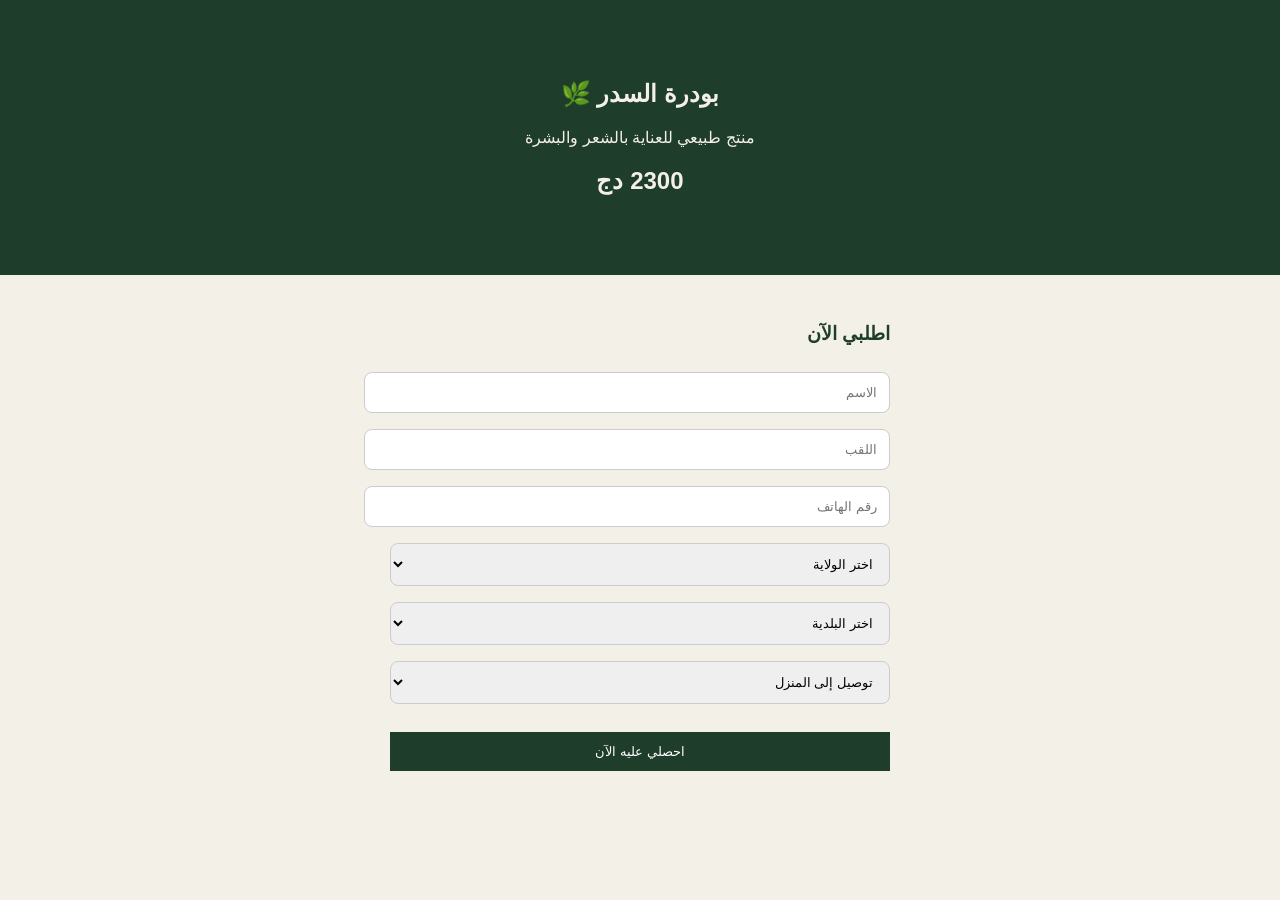
==== index.html @ 6c7d7736 "Add files via upload" ====
<!DOCTYPE html>
<html lang="ar" dir="rtl">
<head>
  <meta charset="UTF-8">
  <title>بودرة السدر</title>
  <link rel="stylesheet" href="style.css">
</head>

<body>

  <section class="hero">
    <h1>بودرة السدر 🌿</h1>
    <p>منتج طبيعي للعناية بالشعر والبشرة</p>
    <h2>2300 دج</h2>
  </section>

  <section class="form-section">

    <h3>اطلبي الآن</h3>

    <form id="orderForm">

      <input type="text" id="name" placeholder="الاسم" required>
      <input type="text" id="lastname" placeholder="اللقب" required>
      <input type="text" id="phone" placeholder="رقم الهاتف" required>

      <select id="wilaya" onchange="updateCommunes(); updatePrice();" required>
        <option value="">اختر الولاية</option>
      </select>

      <select id="commune" onchange="updatePrice()" required>
        <option value="">اختر البلدية</option>
      </select>

      <select id="delivery" onchange="updatePrice()">
        <option value="home">توصيل إلى المنزل</option>
        <option value="desk">نقطة تسليم</option>
      </select>

      <div id="priceBox" style="margin:10px 0;font-weight:bold;"></div>

      <button type="submit">احصلي عليه الآن</button>

    </form>

  </section>

<script src="algeria.js"></script>
<script src="prices.js?v=2"></script>
</body>
</html>
---- style.css ----
body {
  font-family: Arial;
  margin: 0;
  background: #f3f0e8;
  color: #1f3d2b;
}

.hero {
  background: #1f3d2b;
  color: #f3f0e8;
  text-align: center;
  padding: 60px 20px;
}

.form-section {
  padding: 30px;
  max-width: 500px;
  margin: auto;
}

input, select {
  width: 100%;
  padding: 12px;
  margin: 8px 0;
  border: 1px solid #ccc;
  border-radius: 8px;
}

button {
  width: 100%;
  padding: 12px;
  background: #1f3d2b;
  color: white;
  border: none;
  cursor: pointer;
  margin-top: 10px;
}
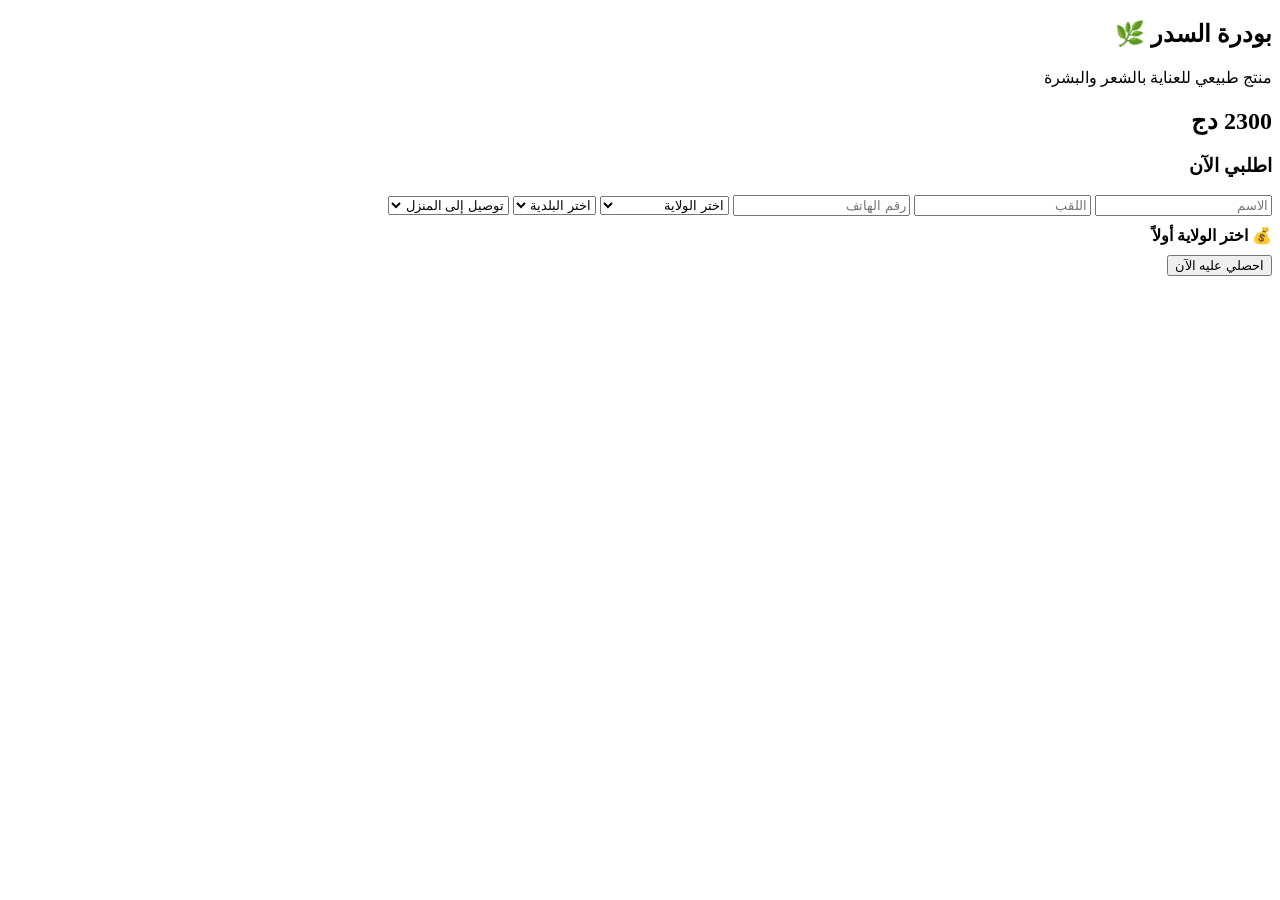
==== commit fbde312d: "Rename index01.html to index.html" ====
--- a/index.html
+++ b/index.html
@@ -5,7 +5,6 @@
   <title>بودرة السدر</title>
   <link rel="stylesheet" href="style.css">
 </head>
-
 <body>
 
   <section class="hero">
@@ -15,24 +14,21 @@
   </section>
 
   <section class="form-section">
-
     <h3>اطلبي الآن</h3>
-
     <form id="orderForm">
-
       <input type="text" id="name" placeholder="الاسم" required>
       <input type="text" id="lastname" placeholder="اللقب" required>
       <input type="text" id="phone" placeholder="رقم الهاتف" required>
 
-      <select id="wilaya" onchange="updateCommunes(); updatePrice();" required>
+      <select id="wilaya" required>
         <option value="">اختر الولاية</option>
       </select>
 
-      <select id="commune" onchange="updatePrice()" required>
+      <select id="commune" required>
         <option value="">اختر البلدية</option>
       </select>
 
-      <select id="delivery" onchange="updatePrice()">
+      <select id="delivery">
         <option value="home">توصيل إلى المنزل</option>
         <option value="desk">نقطة تسليم</option>
       </select>
@@ -40,12 +36,265 @@
       <div id="priceBox" style="margin:10px 0;font-weight:bold;"></div>
 
       <button type="submit">احصلي عليه الآن</button>
-
     </form>
-
   </section>
 
-<script src="algeria.js"></script>
-<script src="prices.js?v=2"></script>
+  <script>
+    // ============ ALL DATA + LOGIC (self-contained) ============
+
+    // 1. Wilaya + Communes (from your algeria object)
+    const algeria = {
+      "أدرار": ["أدرار", "تيط", "تأماست", "رقان", "إنزغمير", "تسابيت", "زاوية كنتة", "أولف", "تمقطن", "تمنطيط", "فنوغيل", "سالي", "أقبلي", "أولاد أحمد تميمي", "بودة", "السبع"],
+      "الشلف": ["الشلف", "تنس", "بنايرية", "الكريمية", "تاجنة", "تاوقريت", "بني حواء", "صبحة", "حرشون", "أولاد فارس", "سيدي عكاشة", "بوقادير", "بني راشد", "تلعصة", "الهرانفة", "وادى قوسين", "الظهرة", "أولاد عباس", "سنجاس", "الزبوجة", "وادي سلي", "أبو الحسن", "المرسى", "الشطية", "سيدي عبد الرحمان", "مصدق", "الحجاج", "الأبيض مجاجة", "وادي الفضة", "أولاد بن عبد القادر", "بوزغاية", "عين مران", "أم الذروع", "بريرة", "بني بوعتاب"],
+      "الأغواط": ["الأغواط", "قصر الحيران", "بن ناصر بن شهرة", "سيدي مخلوف", "حاسي الدلاعة", "حاسي الرمل", "عين ماضي", "تاجموت", "الخنق", "قلتة سيدي سعد", "عين سيدي علي", "البيضاء", "بريدة", "الغيشة", "الحاج المشري", "سبقاق", "تاويالة", "تاجرونة", "أفلو", "العسافية", "وادي مرة", "وادي مزي", "الحويطة", "سيدي بوزيد"],
+      "أم البواقي": ["أم البواقي", "عين البيضاء", "عين مليلة", "بحير شرقي", "العامرية", "سيقوس", "البلالة", "عين بابوش", "بريش", "أولاد حملة", "الضلعة", "عين كرشة", "هنشير تومغني", "الجازية", "عين الديس", "فكرينة", "سوق نعمان", "الزرق", "الفجوج بوغرارة سعودي", "أولاد زواي", "بئر الشهداء", "قصر صباحي", "وادي نيني", "مسكيانة", "عين فكرون", "الراحية", "عين الزيتون", "أولاد قاسم", "الحرميلية"],
+      "باتنة": ["باتنة", "غسيرة", "معافة", "مروانة", "سريانة", "منعة", "المعذر", "تازولت", "نقاوس", "القيقبة", "إينوغيسن", "عيون العصافير", "جرمة", "بيطام", "عزيل عبد القادر", "آريس", "كيمل", "تيلاطو", "عين جاسر", "أولاد سلام", "تيغرغار", "عين ياقوت", "سفيان", "فسديس", "الرحبات", "تيغانمين", "لمسان", "قصر بلزمة", "سقانة", "إشمول", "فم الطوب", "بني فضالة الحقانية", "وادي الماء", "تالخمت", "بوزينة", "الشمرة", "وادي الشعبة", "تاكسلانت", "القصبات", "أولاد عوف", "بومقر", "بريكة", "الجزار", "تكوت", "عين التوتة", "حيدوسة", "ثنية العابد", "وادي الطاقة", "أولاد فاضل", "تيمقاد", "رأس العيون", "شير", "أولاد سي سليمان", "زانة البيضاء", "أمدوكال", "أولاد عمار", "الحاسي", "لازرو", "بومية", "بولهيلات", "الاربعاء"],
+      "بجاية": ["آدكار", "تاوريرت آغيل", "بني كسيلة", "أقبو", "شلاطة", "آغرام", "تمقرة", "أميزور", "بني جليل", "سمعون", "فرعون", "أوقاس", "تيزي أنبربار", "برباشة", "كنديرة", "بجاية", "وادي غير", "بني معوش", "شميني", "طيبان", "سوق أوفلة", "أكفادو", "درقينة", "آيت سماعيل", "تاسكريوت", "القصر", "فناية الماثن", "توجة", "إغيل علي", "آيت أرزين", "خراطة", "ذراع القايد", "أوزلاقن", "صدوق", "أمالو", "مسيسنة", "بوحمزة", "سيدي عيش", "لفلاي", "تينبذار", "تيفرة", "سيدي عياد", "سوق الاثنين", "ملبو", "تامريجت", "تازمالت", "بني مليكش", "بوجليل", "تيشي", "بوخليفة", "تالة حمزة", "تيمزريت", "بجاية"],
+      "بسكرة": ["عين الناقة", "عين زعطوط", "بسكرة", "برج بن عزوز", "بوشقرون", "برانيس", "شتمة", "جمورة", "الفيض", "الغروس", "الحاجب", "الحوش", "القنطرة", "المزيرعة", "الوطاية", "فوغالة", "خنقة سيدي ناجي", "ليشانة", "ليوة", "مشونش", "مخادمة", "مليلي", "أوماش", "أورلال", "سيدي عقبة", "طولقة", "زريبة الوادي"],
+      "بشار": ["بشار", "القنادسة", "المريجة", "بني ونيف", "لحمر", "موغل", "بوكايس", "تاغيت", "العبادلة", "عرق فراج", "مشرع هواري بومدين"],
+      "البليدة": ["البليدة", "الشبلي", "بوينان", "وادي العلايق", "أولاد يعيش", "الشريعة", "العفرون", "الشفة", "حمام ملوان", "بن خليل", "الصومعة", "موزاية", "صوحان", "مفتاح", "أولاد سلامة", "بوفاريك", "الأربعاء", "وادي جر", "بني تامو", "بوعرفة", "بني مراد", "بوقرة", "قرواو", "عين الرمانة", "جبابرة"],
+      "البويرة": ["عين بسام", "عين العلوي", "عين الحجر", "بشلول", "الأصنام", "العجيبية", "أهل القصر", "أولاد راشد", "بئر غبالو", "الروراوة", "الخبوزية", "برج أوخريص", "مسدور", "تاقديت", "الحجرة الزرقاء", "البويرة", "عين الترك", "آيت لعزيز", "الهاشمية", "وادي البردي", "حيزر", "تاغزوت", "قادرية", "عمر", "الجباحية", "الأخضرية", "بوكرام", "معالة", "بودربالة", "الزبربر", "قرومة", "مشدا الله", "الصهاريج", "الشرفة", "الحانيف", "أغبالو", "آث منصور", "سوق الخميس", "المقراني", "سور الغزلان", "المعمورة", "ريدان", "الحاكمية", "الدشمية", "ديرة"],
+      "تمنراست": ["تمنراست", "عين أمقل", "عين صالح", "فقارة الزاوية", "تاظروك", "أدلس", "أبلسة", "إن غار", "تين زاوتين", "عين قزام"],
+      "تبسة": ["بولحاف الدير", "أم علي", "بئر الذهب", "بئر العاتر", "بئر مقدم", "بجن", "بكارية", "بوخضرة", "تبسة", "ثليجان", "الحمامات", "الحويجبات", "سطح قنطيس", "الشريعة", "صفصاف الوسرة", "العقلة", "العقلة المالحة", "العوينات", "عين الزرقاء", "فركان", "قريقر", "الكويف", "الماء الأبيض", "مرسط", "المريج", "المزرعة", "نقرين", "الونزة"],
+      "تلمسان": ["تلمسان", "المنصورة", "تيرني بني هديل", "عين غرابة", "بني مستار", "شتوان", "عين فزة", "عمير", "أولاد ميمون", "الواد الأخضر", "بني صميل", "عين تالوت", "عين نحالة", "بن سكران", "سيدي العبدلي", "الرمشي", "بني ورسوس", "عين يوسف", "السبعة شيوخ", "الفحول", "الحناية", "زناتة", "أولاد رياح", "الغزوات", "السواحلية", "تيانت", "دار يغمراسن", "ندرومة", "جبالة", "فلاوسن", "عين فتاح", "عين الكبيرة", "مغنية", "حمام بوغرارة", "بني بوسعيد", "سيدي مجاهد", "صبرة", "بوحلو", "سبدو", "القور", "العريشة", "سيدي الجيلالي", "البويهي", "بني سنوس", "العزايل", "بني بهدل", "باب العسة", "السواني", "سوق الثلاثاء", "مرسى بن مهيدي", "مسيردة الفواقة", "هنين", "بني خلاد"],
+      "تيارت": ["تيارت", "توسنينة", "عين بوشقيف", "عين الذهب", "عين الحديد", "عين الكرمة", "عين زاريت", "بوقرة", "شهايمة", "دحموني", "جبيلات رصفة", "جيلالي بن عمر", "فايجة", "فرندة", "قرطوفة", "حمادية", "قصر الشلالة", "مادنة", "مهدية", "مشرع الصفا", "مدريسة", "مدروسة", "مغيلة", "ملاكو", "النعيمة", "واد ليلي", "ولاد جراد", "رحوية", "رشيقة", "السبت", "سرغين", "سي عبد الغاني", "سيدي علي ملال", "سيدي بختي", "سيدي الحسني", "السوقر", "تاقدمت", "تخمارت", "تيارت", "تيدة", "زمالة الأمير عبد القادر"],
+      "تيزي وزو": ["آيت عيسى ميمون", "إبودرارن", "أبي يوسف", "إجر", "إرجن", "أزفون", "أسي يوسف", "إعكوران", "أغريب", "إفليسن", "أقبيل", "أقرو", "أقني قغران", "الأربعاء نايث إيراثن", "الصوامع", "المعاتقة", "إليلتن", "أمسوحال", "أيت أومالو", "أيت بوعدو", "أيت بومهدي", "أيت تودرت", "أيت خليلي", "أيت شفعة", "أيت قواشة", "أيت محمود", "أيت يحي", "أيت يحي موسى", "إيفرحونن", "إيفيغاء", "إيلولة أمالو", "بني دوالة", "بني زمنزر", "بني زيكي", "بني عيسي", "بني يني", "بوجيمة", "بوزغن", "بوغني", "بونوح", "تادمايت", "تيرمتين", "تيزي راشد", "تيزي غنيف", "تيزي نثلاثة", "تيزي وزو", "تيقزيرت", "تيميزارت", "ذراع الميزان", "ذراع بن خدة", "زكري", "سوق الاثنين", "سيدي نعمان", "عزازقة", "عين الحمام", "عين الزاوية", "فريحة", "فريقات", "ماكودة", "مزرانة", "مشطراس", "مقلع", "مكيرة", "واسيف", "واضية", "واقنون", "يطافن"],
+      "الجزائر": ["سيدي امحمد", "الجزائر الوسطى", "المدنية", "المرادية", "باب الواد", "القصبة", "بولوغين", "واد قريش", "رايس حميدو", "المقارية", "بلوزداد", "حسين داي", "القبة", "بن عكنون", "بني مسوس", "بوزريعة", "الأبيار", "بئر مراد رايس", "بئر خادم", "جسر قسنطينة", "حيدرة", "سحاولة", "باش جراح", "بوروبة", "الحراش", "وادي السمار", "عين طاية", "باب الزوار", "برج البحري", "برج الكيفان", "الدار البيضاء", "المرسى", "المحمدية", "عين البنيان", "الشراقة", "دالي إبراهيم", "أولاد فايت", "الحمامات", "المحالمة", "الرحمانية", "السويدانية", "سطاوالي", "زرالدة", "بابا حسن", "دويرة", "الدرارية", "العاشور", "خرايسية", "بئر توتة", "أولاد شبل", "تسالة المرجة", "براقي", "الكاليتوس", "سيدي موسى", "هراوة", "الرغاية", "الرويبة"],
+      "الجلفة": ["عين الشهداء", "عين الإبل", "عين فكة", "عين معبد", "عين وسارة", "عمورة", "بنهار", "بني يعقوب", "بيرين", "بويرة الأحدب", "الشارف", "دار الشيوخ", "دلدول", "الجلفة", "دويس", "القيد", "الإدريسية", "الخميس", "فيض البطمة", "قرنيني", "قطارة", "حد الصحاري", "حاسي بحبح", "حاسي العش", "حاسي فدال", "مسعد", "الميلية", "موضعبرة", "أم العظام", "سد رحال", "سلمانة", "سيدي بايزيد", "سيدي لعجال", "تدميت", "زعفران", "زكار"],
+      "جيجل": ["أولاد رابح", "أولاد يحيى خدروش", "إيراقن", "الجمعة بني حبيبي", "السطارة", "الشحنة", "الشقفة", "العنصر", "العوانة", "الميلية", "برج الطهر", "بلدية الأمير عبد القادر", "بودريعة بن ياجيس", "بوراوي بلهادف", "بوسيف أولاد عسكر", "تاكسنة", "جيجل", "جيملة", "خيري وادي العجول", "زيامة منصورية", "سلمى بن زيادة", "سيدي عبد العزيز", "سيدي معروف", "الطاهير", "غبالة", "قاوس", "وجانة"],
+      "سطيف": ["بيضاء برج", "سطيف", "بني ورتلان", "عين أرنات", "بني شبانة", "عين عباسة", "عين لقراج", "الأوريسية", "بني موحلي", "مزلوق", "بوعنداس", "عين الكبيرة", "بوسلام", "أولاد عدوان", "آيت تيزي", "الدهامشة", "آيت نوال مزادة", "بابور", "بوقاعة", "سرج الغول", "عين الروى", "عموشة", "بني وسين", "تيزي نبشار", "حمام قرقور", "واد البارد", "ذراع قبيلة", "بني عزيز", "قنزات", "عين السبت", "حربيل", "معاوية", "ماوكلان", "عين ولمان", "تالة إيفاسن", "قلال", "العلمة", "قصر الأبطال", "القلتة الزرقاء", "أولاد سي أحمد", "بازر سكرة", "ڨجال", "حمام السخنة", "أولاد صابر", "طاية", "صالح باي", "تلة", "أولاد تبان", "بئر العرش", "الرصفة", "البلاعة", "الحامة", "الولجة", "بوطالب", "تاشودة", "عين أزال", "جميلة", "عين لحجر", "بني فودة", "بئر حدادة"],
+      "سعيدة": ["أولاد براهيم", "أولاد خالد", "الحساسنة", "تيرسين", "ذوي ثابت", "سعيدة", "سيدي أحمد", "سيدي اعمر", "سيدي بوبكر", "عين الحجر", "عين السخونة", "عين سلطان", "معمورة", "مولاي لعربي", "هونة", "يوب"],
+      "سكيكدة": ["أم الطوب", "أمجاز الدشيش", "أولاد أحبابة", "أولاد عطية", "الحدائق", "السبت", "الشرايع", "القل", "الكركرة", "المرسى", "الولجة بوالبلوط", "بكوش لخضر", "بن عزوز", "بني بشير", "بني زيد", "بني ولبان", "بودوخة", "بوشطاطة", "بين الويدان", "تمالوس", "جندل", "الحروش", "حمادي كرومة", "خناق مايون", "رمضان جمال", "زردازة", "زيتونة", "سكيكدة", "سيدي مزغيش", "صالح بوالشعور", "عزابة", "عين بوزيان", "عين زويت", "عين شرشار", "عين قشرة", "فلفلة", "قنواع", "لغدير", "وادي الزهور"],
+      "سيدي بلعباس": ["أولاد علي", "أمرناس", "بئر الحمام", "بدر الدين المقراني", "بلعربي", "بن باديس", "بن عشيبة شلية", "بوجبع البرج", "بوخنيفيس", "تاودموت", "تسالة", "تلموني", "تفسور", "تغاليمت", "تلاغ", "تنزارة", "تنيرة", "حاسي دحو", "حاسي زهانة", "الحصيبة", "رأس الماء", "رجم دموش", "زروالة", "سهالة ثاورة", "سفيزف", "سيدي إبراهيم", "سيدي بلعباس", "سيدي حمادوش", "سيدي خالد", "سيدي دحو الزائر", "سيدي شعيب", "سيدي علي بن يوب", "سيدي علي بوسيدي", "سيدي لحسن", "سيدي يعقوب", "شيطوان بليلة", "الضاية", "طابية", "عين أدان", "عين البرد", "عين تندامين", "عين الثريد", "عين قادة", "لمطار", "مرحوم", "مرين", "مزاورو", "مسيد", "مصطفى بن إبراهيم", "مقدرة", "مولاي سليسن", "واد تاوريرة", "واد سفيون", "واد السبع"],
+      "عنابة": ["عنابة", "سرايدي", "الحجار", "سيدي عمار", "برحال", "وادي العنب", "التريعات", "البوني", "عين الباردة", "العلمة", "الشرفة", "شطايبي"],
+      "قالمة": ["الدهوارة", "الركنية", "الفجوج", "برج صباط", "بلخير", "بن جراح", "بني مزلين", "بوحشانة", "بوحمدان", "بوشقوف", "بوعاطي محمود", "بومهرة أحمد", "تاملوكة", "جبالة لخميسي", "حمام المسخوطين", "حمام النبايل", "حمام بلحشاني", "حمام دباغ", "راس العقبة", "سلاوة عنونة", "عين العربي", "عين بن بيضاء", "عين رقادة", "عين صندل", "عين مخلوف", "قالمة", "قلعة بوصبع", "لخزارة", "مجاز الصفاء", "مجاز عمار", "نشماية", "هواري بومدين", "هيليوبوليس", "وادي الزناتي", "وادي الشحم", "وادي فراغة"],
+      "قسنطينة": ["قسنطينة", "الخروب", "عين اسمارة", "حامة بوزيان", "ديدوش مراد", "زيغود يوسف", "ابن زياد", "عين عبيد", "أولاد رحمون", "ابن باديس", "مسعود بوجريو", "بني حميدان"],
+      "المدية": ["أم الجليل", "أولاد إبراهيم", "أولاد بوعشرة", "أولاد دايد", "أولاد عنتر", "أولاد امعرف", "أولاد هلال", "بئر ابن عابد", "البرواقية", "بعطة", "بن شكاو", "بني سليمان", "بوسكن", "بوشراحيل", "بوعيش", "بوعيشون", "تابلاط", "تفراوت", "تمسقيدة", "تيزي المهدي", "ثلاثة الدوائر", "جواب", "الحمدانية", "حناشة", "خمس جوامع", "دراق", "ذراع السمار", "الربعية", "الزبيرية", "السانق", "سدراية", "سغوان", "السواقي", "سي المحجوب", "سيدي الربيع", "سيدي دامد", "سيدي زهار", "سيدي زيان", "سيدي نعمان", "شلالة العذاورة", "شنيقل", "الشهبونية", "عزيز", "العزيزية", "العمارية", "العوينات", "العيساوية", "عين القصير", "عين بوسيف", "فج الحوضين", "قصر البخاري", "القلب الكبير", "الكاف الأخضر", "مجبر", "المدية", "مزغنة", "مغراوة", "مفاتحة", "ميهوب", "وادي حربيل", "عوامري", "وزرة"],
+      "مستغانم": ["مستغانم", "حاسي مماش", "ستيدية", "مزغران", "عين تادلس", "الصور", "سيدي بلعطار", "واد الخير", "بوقيرات", "سيرات", "السوافلية", "الصفصاف", "سيدي علي", "تازقايت", "أولاد مع الله", "عشعاشة", "نقمارية", "خضرة", "أولاد بوغالم", "عين النويصي", "فرناكة", "الحسيان", "ماسرى", "منصورة", "الطواهرية", "عين سيدي شريف", "سيدي لخضر", "حجاج", "بن عبد المالك رمضان", "خير الدين", "صيادة", "عين بودينار"],
+      "المسيلة": ["المسيلة", "مقرة", "برهوم", "بلعايبة", "عين الخضراء", "الدهاهنة", "أولاد دراج", "معاضيد", "صوامع", "أولاد عدي لقبالة", "مطارفة", "حمام ضلعة", "تارمونت", "أولاد منصور", "ونوغة", "عين الحجل", "سيدي هجرس", "سيدي عيسى", "بوطي سايح", "بني يلمان", "شلال", "خطوطي سد الجير", "أولاد ماضي", "المعاريف", "خبانة", "الحومد", "مسيف", "مجدل", "مناعة", "بوسعادة", "هامل", "ولتام", "أولاد سيدي إبراهيم", "بن زوه", "سيدي عامر", "تامسة", "بن سرور", "محمد بوضياف", "زرزور", "أولاد سليمان", "عين الملح", "بئر فضة", "عين فارس", "سيدي امحمد", "عين الريش", "جبل مسعد", "سليم"],
+      "معسكر": ["البرج", "البنيان", "الجبل", "السحايلية", "الشرفة", "الصحاورية", "العلايمية", "الغمري", "القعدة", "القيطنة", "المامونية", "المحمدية", "المنور", "الهاشم", "بوحنيفية", "بوهني", "تيزي", "تيغنيف", "حسين", "خلوية", "دوار الملح", "رأس عين عميروش", "زلامطة", "زهانة", "سجرارة", "سيدي بوسعيد", "سيدي عبد الجبار", "سيدي عبد المؤمن", "سيدي قادة", "عقاز", "عوف", "عين افرص", "عين فارس", "عين فراح", "عين فكان", "غروس", "غريس", "فراقيق", "فروحة", "قرجوم", "القرط", "ماقضة", "ماوسة", "مطمور", "معسكر", "مقطع دوز", "نسموط", "وادي الأبطال", "وادي تاغية"],
+      "ورقلة": ["أم الزبد", "البرمة", "البور", "الحجيرة", "الحر حيرة", "الخبنة", "الرويسات", "المنقر", "تاملاحت", "حاسي بن عبد الله", "حاسي مسعود", "حوض الحمراء", "رورد الباغل", "سيدي خويلد", "شط", "عجاجة", "عين البيضاء", "غوق", "موقار", "النقوسة", "ورقلة"],
+      "وهران": ["أرزيو", "العلايمية", "الكرمة", "بئر الجير", "البرية", "بطيوة", "بن فريحة", "بوتليليس", "بوسفر", "بوفاطيس", "حاسي بن عقبة", "حاسي بونيف", "حاسي مفسوخ", "دوار الملح", "السانية", "سيدي الشحمي", "سيدي بن يبقى", "سيق", "طفراوي", "العنصر", "عين البية", "عين الترك", "عين الكرمة", "قديل", "مرسى الحجاج", "المرسى الكبير", "مسرغين", "وادي تليلات", "وهران"],
+      "البيض": ["أربوات", "الأبيض سيدي الشيخ", "البنود", "البيض", "الخيثر", "الرقاصة", "الشلالة", "المحرة", "بريزينة", "بوسمغون", "بوعلام", "بوقطب", "توسمولين", "ستيتن", "سيدي سليمان", "سيدي طيفور", "سيدي عمر", "شقيق", "عين العراك", "الغاسول", "كاف لحمر", "كراكدة"],
+      "إليزي": ["أجاهيل", "أزيلواز", "أوهانت", "إفيري", "إليزي", "إن أميناس", "إيدجيل", "إيمهرو", "الميهان", "برج تارات", "برج عمر إدريس", "تماجرت", "تيهوبار", "حاسي بلقبور", "دبداب", "زاوية سيدي موسى", "مريكسن"],
+      "برج بوعريريج": ["أولاد أبراهم", "أولاد دحمان", "أولاد سيدي إبراهيم", "الحمادية", "العش", "العناصر", "القلة", "القليعة", "الماين", "المهير", "بئر قصد علي", "برج الغدير", "برج بوعريريج", "برج زمورة", "عين تسرة", "بليمور", "بن داود", "تسامرت", "تفرق", "تقلعيت", "تكستار", "ثنية النصر", "جعافرة", "حرازة", "حسناوة", "خليل", "رأس الوادي", "الرابطة", "سيدي امبارك", "عين تاغروت", "غيلاسة", "غيلاسة برج الغدير", "القصور", "مجانة", "المنصورة", "الياشير"],
+      "بومرداس": ["آيت حمادوش", "آيت دحمان", "آيت سي أعمر", "آيت سي سعيد", "آيت صالح", "آيت عبد الهادي", "آيت عفرة", "آيت علي سي أمبارك", "أهل الكدية", "أهل الوادي", "أولاد الحسين", "أولاد بسة", "أولاد بلمو", "أولاد بندو", "أولاد بوحمد", "أولاد بومرداس", "أولاد جراح", "أولاد علي", "أولاد عيسى", "أولاد موسى", "أولاد هداج", "اعفير", "الأربعطاش", "البور", "الثنية", "الحدادشة", "الخروبة", "الشرفة", "الناصرية", "برج منايل", "برغلو", "بغلية", "بلحسنات", "بن شود", "بن يونس", "بني خليفة", "بني عراب", "بني عمران", "بني فودة", "بو إسماعيل", "بوخنفر", "بودواو", "بودواو البحري", "بوزرقزق قدارة", "بوشلاغم", "بوعيدل", "بوقراي", "بومرداس", "تاشحاط", "تاليلت", "تاورقة", "تجلابين", "تلامعلي", "توزالين", "تولموت", "تيججقة", "تيزة", "تيقرين", "تيمزريت", "تيميزار", "ثلاث", "جعونة", "جنات", "حاج أحمد", "حمادي", "خميس الخشنة", "دلس", "دوكان", "ذراع بن حدهم", "زعاترة", "زموري", "زنينة", "سوق الحد", "سويقة", "سي مصطفى", "سيدي داود", "سيدي فرج", "سيدي يحيى", "شعبة العامر", "شندر", "علي بويحياوي", "عمال", "قورصو", "لقاطة", "محساس", "مرايل", "مزالة", "هيني", "وادي جنان", "يسر"],
+      "الطارف": ["بحيرة الطيور", "بريحان", "البسباس", "بن مهيدي", "بوثلجة", "بوحجار", "بوقوس", "حمام بني صالح", "الذرعان", "رمل السوق", "زريزر", "الزيتونة", "السوارخ", "الشافية", "شبيطة مختار", "الشط", "الشيحاني", "الطارف", "عصفور", "عين العسل", "عين الكرمة", "العيون", "القالة", "واد الزيتون"],
+      "تندوف": ["أم العسل", "أم العشار", "برج العقيد لطفي", "تندوف", "تينفوشي", "حاسي منير", "عوينة بلقرع", "مخيم الداخلة للاجئين", "مخيم الرابوني للاجئين"],
+      "تيسمسيلت": ["أولاد بسام", "الأربعاء", "الأزهرية", "العيون", "المعاصم", "الملعب", "اليوسفية", "برج الأمير عبد القادر", "برج بونعامة", "بني شعيب", "بني لحسن", "بوقايد", "تملاحت", "تيسمسيلت", "ثنية الحد", "خميستي", "سيدي العنتري", "سيدي بوتشنت", "سيدي سليمان", "سيدي عابد", "عماري", "لرجام"],
+      "الوادي": ["أميه لشاش", "أميه ملاهم", "أميه ونسة", "أودي تورك", "البياضة", "الحمادين", "الحمراية", "الدبيلة", "الرباح", "الرقيبة", "الطريفاوي", "العقلة", "الكتاف", "المرزاقة", "المقرن", "النخلة", "الوادي", "بن قشة", "بوقوفة", "تغزوت", "تندلة", "حاسي خليفة", "حساني عبد الكريم", "دوار الماء", "سحبانة", "سيدي عون", "طالب العربي", "عين الشوشة", "قمار", "كوينين", "وادي العلندة", "ورماس", "وغلانة"],
+      "خنشلة": ["أمصارة", "أنسيغة", "أولاد رشاش", "الحامة", "الولجة", "بابار", "بغاي", "بوحمامة", "تاوزيانت", "جلال", "خنشلة", "خيران", "الرميلة", "ششار", "شلية", "طامزة", "عين الطويلة", "قايس", "متوسة", "المحمل", "يابوس"],
+      "سوق أهراس": ["أم العظائم", "أولاد إدريس", "أولاد مؤمن", "الحنانشة", "الراقوبة", "الزوابي", "بئر بوحوش", "تاورة", "ترقالت", "تيفاش", "الحدادة", "الخضارة", "خميسة", "الدريعة", "سوق أهراس", "الزعرورية", "سافل الويدان", "سدراتة", "سيدي فرج", "عين زانة", "عين سلطان", "مداوروش", "المراهنة", "المشروحة", "وادي الكبريت", "ويلان"],
+      "تيبازة": ["أغبال", "الأرهاط", "الداموس", "الشعيبة", "الناظور", "بالان بريسيدانيوم", "بني ميلك", "بو إسماعيل", "بورقيقة", "بوهارون", "تيبازة", "حجرة النص", "حجوط", "حطاطبة", "حمر العين", "خميستي", "دواودة", "سيدي اعمر", "سيدي راشد", "سيدي سميان", "سيدي غيلاس", "شرشال", "عين تقورايت", "فوكة", "القليعة", "قوراية", "مراد", "مسلمون", "مناصر"],
+      "ميلة": ["أحمد راشدي", "أولاد خلوف", "التلاغمة", "الرواشد", "العياضي برباس", "القرارم قوقة", "المشيرة", "بن يحيى عبد الرحمان", "بوحاتم", "تاجنانت", "تبرقنت", "ترعي باينان", "تسالة لمطاعي", "تسدان حدادة", "حمالة", "دراحي بوصلاح", "رجاص", "زغاية", "سيدي خليفة", "سيدي مروان", "شلغوم العيد", "الشيقارة", "عميرة أراس", "عين البيضاء حريش", "عين التين", "عين الملوك", "فرجيوة", "ميلة", "مينار زارزة", "وادي العثمانية", "وادي النجاء", "وادي سقان", "يحيى بن قشة"],
+      "عين الدفلى": ["الحسنية", "الحسينية", "الروينة", "العبادية", "الماين", "المخاطرية", "بئر ولد خليفة", "بربوش", "برج الأمير خالد", "بطحية", "بلعاص", "بن علال", "بوراشد", "بومدفع", "تاشتة زقاغة", "تسيلي", "تيبركانين", "جليدة", "جمعة ولاد الشيخ", "جندل", "حمام ريغة", "خميس مليانة", "زدين", "سيدي الأخضر", "طارق بن زياد", "العامرة", "عريب", "العطاف", "عين الدفلى", "عين بنيان", "عين بويحيى", "عين تركي", "عين سلطان", "عين لشياخ", "مليانة", "واد الشرفاء", "وادي الجمعة"],
+      "النعامة": ["البيوض", "القصدير", "المشرية", "النعامة", "تيوت", "جنين بورزق", "صفيصيفة", "عسلة", "عين الصفراء", "عين بن خليل", "مغرار", "مكمن بن عمار"],
+      "عين تموشنت": ["آغلال", "الأمير عبد القادر", "الحساسنة", "العامرية", "المالح", "امسعيد", "أولاد الكيحل", "أولاد بوجمعة", "بني صاف", "بوزجار", "تارقة", "تامزوغة", "حاسي الغلة", "حمام بوحجر", "رشقون", "سيدي أورياش", "سيدي الصافي", "سيدي بن عدة", "سيدي بومدين", "شعبة اللحم", "شنتوف", "عقب الليل", "عين الأربعاء", "عين الطلبة", "عين الكيحل", "عين تموشنت", "وادي الصباح", "وادي برقش", "ولهاصة"],
+      "غرداية": ["غرداية", "العطف", "بريان", "بنورة", "حاسي الفحل", "حاسي القارة", "زلفانة", "سبسب", "ضاية بن ضحوة", "القرارة", "متليلي", "المنصورة"],
+      "غليزان": ["غليزان", "بن داود", "يلل", "سيدي سعادة", "عين الرحمة", "القلعة", "المطمر", "بلعسل", "سيدي خطاب", "سيدي امحمد بن عودة", "منداس", "واد السلام", "سيدي لزرق", "الحمادنة", "واد الجمعة", "جديوية", "حمري", "أولاد سيدي الميهوب", "وادي ارهيو", "المرجة", "واريزان", "لحلاف", "مازونة", "القطار", "سيدي امحمد بن علي", "بني زنطيس", "مديونة", "عمي موسى", "الولجة", "أولاد يعيش", "الحاسي", "عين طارق", "حد الشكالة", "الرمكة", "سوق الحد", "زمورة", "دار بن عبد الله", "بني درقن"],
+      "تيميمون": ["تيميمون", "أولاد عيسى", "طالمين", "أوقروت", "المطارفة", "دلدول", "تينركوك", "أولاد سعيد", "قصر قدور", "شروين"],
+      "برج باجي مختار": ["برح باجي المختار", "تمياوين"],
+      "أولاد جلال": ["أولاد جلال", "البسباس", "الدوسن", "الشعيبة", "راس الميعاد", "سيدي خالد"],
+      "بني عباس": ["بني عباس", "تامترت", "إقلي", "الواتة", "كرزاز", "بني يخلف", "تيمودي", "أولاد خضير", "قصابي", "تبلبالة"],
+      "عين صالح": ["إن غار", "عين صالح", "فقارة الزاوية"],
+      "عين قزام": ["إن قزام", "تين زاوتين"],
+      "تقرت": ["البرمة", "الزاوية العابدية", "الطيبات", "العالية", "المنقر", "النزلة", "بلدة عمر", "بن ناصر", "تبسبست", "تقرت", "تماسين", "سيدي سليمان", "مقارين"],
+      "جانت": ["إحرر", "برج الحواس", "جانت"],
+      "المغير": ["أم الطيور", "اسطيل", "تندلة", "جامعة", "سيدي خليل", "سيدي عمران", "مرارة", "المغير"],
+      "المنيعة": ["المنيعة", "حاسي القارة", "حاسي الفحل"],
+      "آفلو": ["آفلو", "قتلة سيدي سعد", "عين سيدي علي", "البيضاء", "بريدة", "الغيشة", "الحاج المشري", "سبقاق", "تاويالة", "وادي مرة", "وادي مزي", "سيدي بوزيد"],
+      "بريكة": ["أمدوكال", "أولاد عمار", "الجزار", "بريكة", "بيطام", "تيلاطو", "سقانة", "عزيل عبد القادر"],
+      "القنطرة": ["القنطرة", "عين زعطوط"],
+      "بير العاتر": ["بئر العاتر", "العقلة المالحة", "نقرين", "فركان"],
+      "العريشة": [],
+      "قصر الشلالة": [],
+      "عين وسارة": [],
+      "مسعد": [],
+      "قصر البخاري": ["قصر البخاري", "سانق", "المفاتحة", "أولاد عنتر", "أولاد هلال", "بوغار", "عزيز", "دراق", "أم الجليل", "الشهبونية", "بوعيش", "بوغزول", "شلالة العذاورة", "شنيقل", "تافراوت", "عين القصير", "عين بوسيف", "الكاف الأخضر", "سيدي دامد", "العوينات", "أولاد معرف"],
+      "بوسعادة": ["أولتام", "الحوامد", "الهامل", "بئر فضة", "بن زوه", "بن سرور", "بوسعادة", "تامسة", "جبل مساعد", "خبانة", "سيدي عامر", "عين الريش", "عين الملح", "مسيف"],
+      "الأبيض سيدي الشيخ": []
+    };
+
+    // 2. Delivery prices in { desk, home } format (all 58 wilayas)
+    const deliveryPrices = {
+      "أدرار": { desk: 600, home: 1100 },
+      "الشلف": { desk: 400, home: 700 },
+      "الأغواط": { desk: 500, home: 900 },
+      "أم البواقي": { desk: 400, home: 800 },
+      "باتنة": { desk: 400, home: 800 },
+      "بجاية": { desk: 400, home: 700 },
+      "بسكرة": { desk: 500, home: 900 },
+      "بشار": { desk: 600, home: 1100 },
+      "البليدة": { desk: 250, home: 500 },
+      "البويرة": { desk: 400, home: 650 },
+      "تمنراست": { desk: 800, home: 1300 },
+      "تبسة": { desk: 500, home: 800 },
+      "تلمسان": { desk: 400, home: 800 },
+      "تيارت": { desk: 400, home: 800 },
+      "تيزي وزو": { desk: 400, home: 650 },
+      "الجزائر": { desk: 200, home: 400 },
+      "الجلفة": { desk: 500, home: 900 },
+      "جيجل": { desk: 400, home: 700 },
+      "سطيف": { desk: 400, home: 700 },
+      "سعيدة": { desk: 400, home: 800 },
+      "سكيكدة": { desk: 400, home: 700 },
+      "سيدي بلعباس": { desk: 400, home: 700 },
+      "عنابة": { desk: 400, home: 700 },
+      "قالمة": { desk: 400, home: 800 },
+      "قسنطينة": { desk: 400, home: 700 },
+      "المدية": { desk: 400, home: 600 },
+      "مستغانم": { desk: 400, home: 700 },
+      "المسيلة": { desk: 500, home: 800 },
+      "معسكر": { desk: 400, home: 700 },
+      "ورقلة": { desk: 500, home: 1000 },
+      "وهران": { desk: 400, home: 700 },
+      "البيض": { desk: 500, home: 1000 },
+      "إليزي": { desk: 600, home: 1300 },
+      "برج بوعريريج": { desk: 400, home: 700 },
+      "بومرداس": { desk: 350, home: 600 },
+      "الطارف": { desk: 400, home: 800 },
+      "تندوف": { desk: 600, home: 1300 },
+      "تيسمسيلت": { desk: 400, home: 800 },
+      "الوادي": { desk: 500, home: 900 },
+      "خنشلة": { desk: 500, home: 800 },
+      "سوق أهراس": { desk: 500, home: 800 },
+      "تيبازة": { desk: 350, home: 600 },
+      "ميلة": { desk: 400, home: 700 },
+      "عين الدفلى": { desk: 400, home: 600 },
+      "النعامة": { desk: 500, home: 1000 },
+      "عين تموشنت": { desk: 400, home: 700 },
+      "غرداية": { desk: 500, home: 1000 },
+      "غليزان": { desk: 400, home: 700 },
+      "تيميمون": { desk: 600, home: 1300 },
+      "أولاد جلال": { desk: 500, home: 900 },
+      "بني عباس": { desk: 0, home: 1300 },
+      "عين صالح": { desk: 600, home: 1300 },
+      "تقرت": { desk: 500, home: 900 },
+      "المغير": { desk: 0, home: 900 },
+      "المنيعة": { desk: 500, home: 1000 },
+      "آفلو": { desk: 500, home: 900 },       // added
+      "بريكة": { desk: 400, home: 800 },      // added (estimate)
+      "القنطرة": { desk: 400, home: 800 },    // added
+      "بير العاتر": { desk: 500, home: 800 }, // added
+      "قصر البخاري": { desk: 400, home: 600 },// added
+      "بوسعادة": { desk: 500, home: 800 },   // added
+      // Missing wilayas from your list: "العريشة", "قصر الشلالة", "عين وسارة", "مسعد", "الأبيض سيدي الشيخ" – I'll give them a default price
+    };
+
+    // Default for missing wilayas (you can adjust)
+    function getPrice(wilaya) {
+      if (deliveryPrices[wilaya]) return deliveryPrices[wilaya];
+      return { desk: 500, home: 900 }; // fallback
+    }
+
+    // ============ FUNCTIONS ============
+
+    function loadWilayas() {
+      const select = document.getElementById("wilaya");
+      select.innerHTML = '<option value="">اختر الولاية</option>';
+      const sorted = Object.keys(algeria).sort();
+      sorted.forEach(w => {
+        const opt = document.createElement("option");
+        opt.value = w;
+        opt.textContent = w;
+        select.appendChild(opt);
+      });
+    }
+
+    function updateCommunes() {
+      const w = document.getElementById("wilaya").value;
+      const cSelect = document.getElementById("commune");
+      cSelect.innerHTML = '<option value="">اختر البلدية</option>';
+      if (w && algeria[w]) {
+        algeria[w].forEach(cm => {
+          const opt = document.createElement("option");
+          opt.value = cm;
+          opt.textContent = cm;
+          cSelect.appendChild(opt);
+        });
+      }
+    }
+
+    function updatePrice() {
+      const w = document.getElementById("wilaya").value;
+      const delivery = document.getElementById("delivery").value; // "home" or "desk"
+      const priceBox = document.getElementById("priceBox");
+
+      if (!w || !deliveryPrices[w]) {
+        priceBox.innerText = "💰 اختر الولاية أولاً";
+        return;
+      }
+
+      const prices = deliveryPrices[w] || { desk: 0, home: 0 };
+      const price = prices[delivery];
+
+      if (price === 0) {
+        priceBox.innerText = "⚠️ غير متاح لهذه الولاية";
+      } else {
+        priceBox.innerText = `💰 سعر التوصيل: ${price} دج`;
+      }
+    }
+
+    // ============ TELEGRAM SUBMIT ============
+    document.getElementById("orderForm").addEventListener("submit", function (e) {
+      e.preventDefault();
+
+      const name = document.getElementById("name").value.trim();
+      const lastname = document.getElementById("lastname").value.trim();
+      const phone = document.getElementById("phone").value.trim();
+      const wilaya = document.getElementById("wilaya").value;
+      const commune = document.getElementById("commune").value;
+      const delivery = document.getElementById("delivery").value;
+
+      if (!name || !lastname || !phone || !wilaya || !commune) {
+        alert("يرجى ملء جميع الحقول");
+        return;
+      }
+
+      const deliveryLabel = delivery === "home" ? "توصيل إلى المنزل" : "نقطة تسليم";
+      const priceObj = deliveryPrices[wilaya] || { desk: 0, home: 0 };
+      const price = priceObj[delivery] || 0;
+
+      const message = `
+🟢 طلب جديد - بودرة السدر
+
+👤 الاسم: ${name} ${lastname}
+📞 الهاتف: ${phone}
+📍 الولاية: ${wilaya}
+🏙 البلدية: ${commune}
+🚚 التوصيل: ${deliveryLabel}
+💰 تكلفة التوصيل: ${price} دج
+💵 السعر الإجمالي: ${2300 + price} دج
+`;
+
+      const botToken = "8955038552:AAH5UrtfQtNtkxIoFx7OvfRK7K1FNxV44Mk";
+      const chatId = "-5334151238";
+
+      fetch(`https://api.telegram.org/bot${botToken}/sendMessage`, {
+        method: "POST",
+        headers: { "Content-Type": "application/json" },
+        body: JSON.stringify({
+          chat_id: chatId,
+          text: message
+        })
+      })
+      .then(() => alert("✅ تم إرسال طلبك بنجاح 🌿"))
+      .catch(() => alert("❌ حدث خطأ، حاول مرة أخرى"));
+    });
+
+    // ============ INIT ============
+    // Populate wilayas on page load
+    document.addEventListener("DOMContentLoaded", function () {
+      loadWilayas();
+      // Attach events
+      document.getElementById("wilaya").addEventListener("change", function () {
+        updateCommunes();
+        updatePrice();
+      });
+      document.getElementById("delivery").addEventListener("change", updatePrice);
+      // initial price display
+      updatePrice();
+    });
+  </script>
 </body>
-</html>+</html>
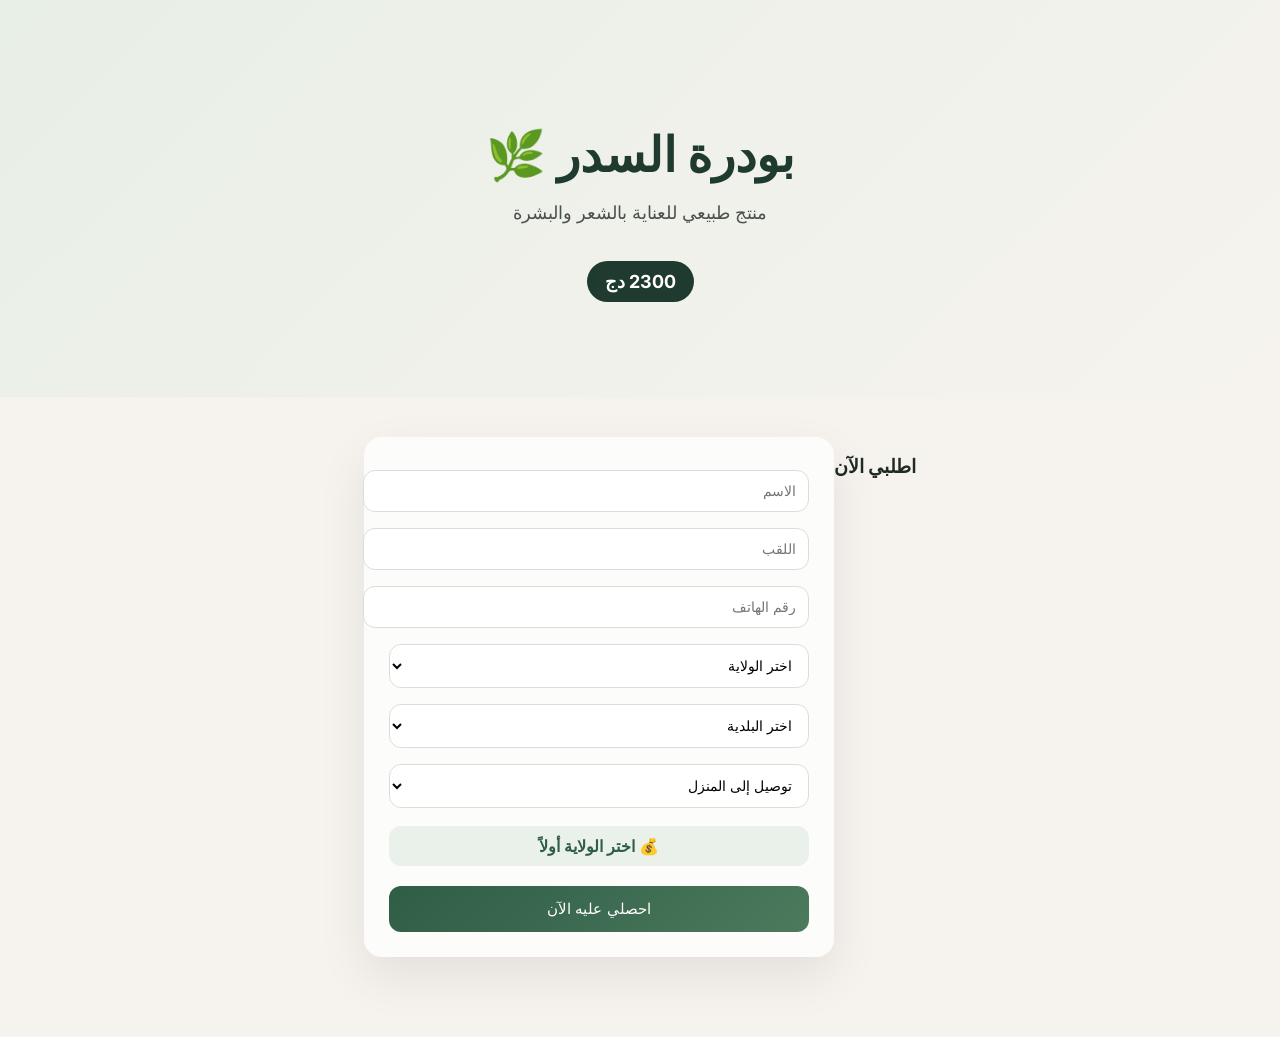
==== commit 4e283e6c: "Update index.html" ====
--- a/index.html
+++ b/index.html
@@ -8,10 +8,12 @@
 <body>
 
   <section class="hero">
+  <div class="hero-overlay">
     <h1>بودرة السدر 🌿</h1>
     <p>منتج طبيعي للعناية بالشعر والبشرة</p>
     <h2>2300 دج</h2>
-  </section>
+  </div>
+</section>
 
   <section class="form-section">
     <h3>اطلبي الآن</h3>
--- a/style.css
+++ b/style.css
@@ -0,0 +1,101 @@
+@import url('https://fonts.googleapis.com/css2?family=Playfair+Display:wght@500;600&family=Inter:wght@300;400;500&display=swap');
+
+body {
+  margin: 0;
+  font-family: 'Inter', sans-serif;
+  background: #f6f3ee;
+  color: #1f2a24;
+  direction: rtl;
+}
+
+/* HERO */
+.hero {
+  text-align: center;
+  padding: 80px 20px;
+  background: linear-gradient(135deg, #e8efe6, #f6f3ee);
+  position: relative;
+}
+
+.hero h1 {
+  font-family: 'Playfair Display', serif;
+  font-size: 48px;
+  margin-bottom: 10px;
+  color: #1f3a2e;
+}
+
+.hero p {
+  font-size: 18px;
+  opacity: 0.8;
+}
+
+.hero h2 {
+  display: inline-block;
+  margin-top: 20px;
+  padding: 10px 18px;
+  background: #1f3a2e;
+  color: white;
+  border-radius: 30px;
+  font-size: 18px;
+}
+
+/* FORM SECTION */
+.form-section {
+  display: flex;
+  justify-content: center;
+  padding: 40px 20px 80px;
+}
+
+form {
+  width: 100%;
+  max-width: 420px;
+  background: rgba(255,255,255,0.7);
+  backdrop-filter: blur(10px);
+  border-radius: 18px;
+  padding: 25px;
+  box-shadow: 0 20px 50px rgba(0,0,0,0.08);
+}
+
+/* INPUTS */
+input, select {
+  width: 100%;
+  padding: 12px;
+  margin: 8px 0;
+  border-radius: 12px;
+  border: 1px solid #d7e0d8;
+  background: #fff;
+  font-size: 14px;
+  outline: none;
+  transition: 0.2s;
+}
+
+input:focus, select:focus {
+  border-color: #6b8f71;
+  box-shadow: 0 0 0 3px rgba(107,143,113,0.15);
+}
+
+/* BUTTON */
+button {
+  width: 100%;
+  padding: 14px;
+  margin-top: 10px;
+  border: none;
+  border-radius: 12px;
+  background: linear-gradient(135deg, #2f5d46, #4c7a5d);
+  color: white;
+  font-size: 15px;
+  cursor: pointer;
+  transition: 0.2s;
+}
+
+button:hover {
+  transform: translateY(-2px);
+}
+
+/* PRICE BOX */
+#priceBox {
+  background: #e9f1ea;
+  padding: 10px;
+  border-radius: 12px;
+  text-align: center;
+  color: #2f5d46;
+}
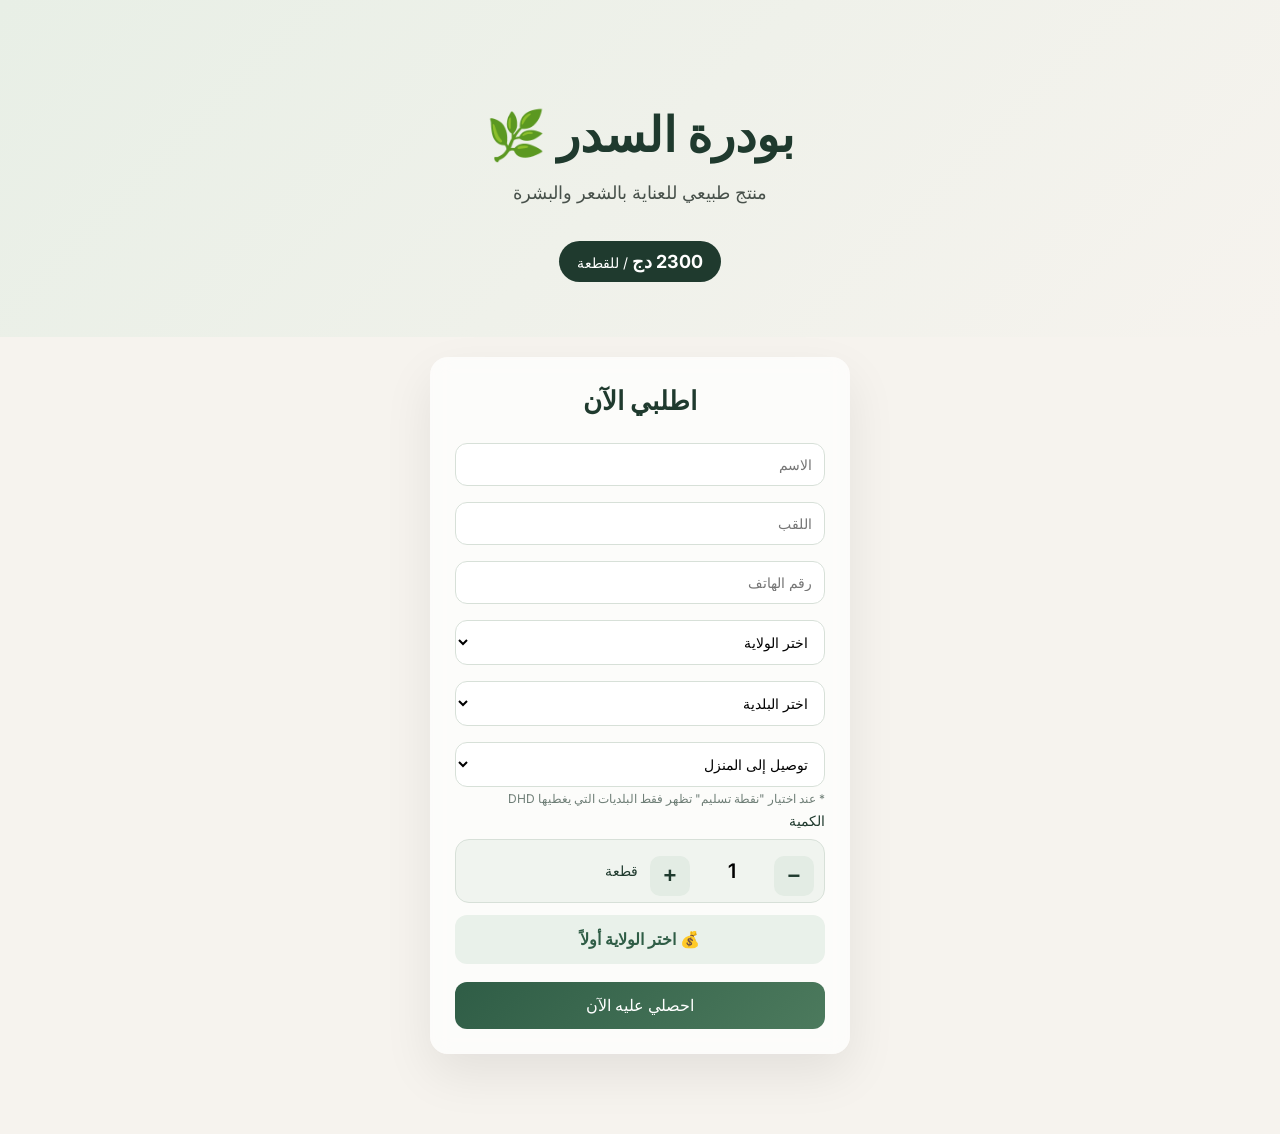
==== commit 9b39d172: "Update index.html" ====
--- a/index.html
+++ b/index.html
@@ -1,302 +1,1195 @@
 <!DOCTYPE html>
 <html lang="ar" dir="rtl">
 <head>
-  <meta charset="UTF-8">
-  <title>بودرة السدر</title>
-  <link rel="stylesheet" href="style.css">
+    <meta charset="UTF-8" />
+    <meta name="viewport" content="width=device-width, initial-scale=1.0" />
+    <title>بودرة السدر 🌿</title>
+    <link rel="stylesheet" href="style.css" />
+    <style>
+        /* ─── ALL STYLES (embedded for single-file) ─── */
+        @import url('https://fonts.googleapis.com/css2?family=Playfair+Display:wght@500;600&family=Inter:wght@300;400;500&display=swap');
+
+        * {
+            box-sizing: border-box;
+        }
+
+        body {
+            margin: 0;
+            font-family: 'Inter', sans-serif;
+            background: #f6f3ee;
+            color: #1f2a24;
+            direction: rtl;
+        }
+
+        /* HERO */
+        .hero {
+            text-align: center;
+            padding: 60px 20px 40px;
+            background: linear-gradient(135deg, #e8efe6, #f6f3ee);
+            position: relative;
+        }
+
+        .hero-image {
+            max-width: 100%;
+            height: auto;
+            border-radius: 20px;
+            box-shadow: 0 12px 40px rgba(0, 0, 0, 0.10);
+            margin-bottom: 20px;
+            max-height: 320px;
+            object-fit: cover;
+        }
+
+        .hero h1 {
+            font-family: 'Playfair Display', serif;
+            font-size: 48px;
+            margin-bottom: 10px;
+            color: #1f3a2e;
+        }
+
+        .hero p {
+            font-size: 18px;
+            opacity: 0.8;
+        }
+
+        .hero h2 {
+            display: inline-block;
+            margin-top: 20px;
+            padding: 10px 18px;
+            background: #1f3a2e;
+            color: white;
+            border-radius: 30px;
+            font-size: 18px;
+        }
+
+        /* FORM SECTION */
+        .form-section {
+            display: flex;
+            justify-content: center;
+            padding: 20px 20px 80px;
+        }
+
+        form {
+            width: 100%;
+            max-width: 420px;
+            background: rgba(255, 255, 255, 0.7);
+            backdrop-filter: blur(10px);
+            border-radius: 18px;
+            padding: 25px;
+            box-shadow: 0 20px 50px rgba(0, 0, 0, 0.08);
+        }
+
+        form h3 {
+            text-align: center;
+            margin-top: 0;
+            margin-bottom: 20px;
+            font-family: 'Playfair Display', serif;
+            font-size: 26px;
+            color: #1f3a2e;
+        }
+
+        /* INPUTS */
+        input,
+        select {
+            width: 100%;
+            padding: 12px;
+            margin: 6px 0 10px;
+            border-radius: 12px;
+            border: 1px solid #d7e0d8;
+            background: #fff;
+            font-size: 14px;
+            outline: none;
+            transition: 0.2s;
+            font-family: 'Inter', sans-serif;
+        }
+
+        input:focus,
+        select:focus {
+            border-color: #6b8f71;
+            box-shadow: 0 0 0 3px rgba(107, 143, 113, 0.15);
+        }
+
+        label {
+            font-weight: 500;
+            font-size: 14px;
+            display: block;
+            margin-top: 4px;
+            color: #1f3a2e;
+        }
+
+        /* QUANTITY SELECTOR */
+        .qty-wrapper {
+            display: flex;
+            align-items: center;
+            gap: 12px;
+            margin: 10px 0 12px;
+            background: #f0f4ef;
+            border-radius: 14px;
+            padding: 6px 10px;
+            border: 1px solid #d7e0d8;
+        }
+
+        .qty-wrapper button {
+            width: 40px;
+            height: 40px;
+            border: none;
+            border-radius: 10px;
+            background: #e3ece4;
+            color: #1f3a2e;
+            font-size: 22px;
+            font-weight: 600;
+            cursor: pointer;
+            transition: 0.15s;
+            flex-shrink: 0;
+            display: flex;
+            align-items: center;
+            justify-content: center;
+            padding: 0;
+        }
+
+        .qty-wrapper button:hover {
+            background: #c6d9c9;
+            transform: scale(0.96);
+        }
+
+        .qty-wrapper button:active {
+            transform: scale(0.90);
+        }
+
+        .qty-wrapper input[type="number"] {
+            width: 60px;
+            text-align: center;
+            font-size: 20px;
+            font-weight: 600;
+            border: none;
+            background: transparent;
+            padding: 8px 0;
+            margin: 0;
+            -moz-appearance: textfield;
+            appearance: textfield;
+        }
+
+        .qty-wrapper input[type="number"]::-webkit-inner-spin-button,
+        .qty-wrapper input[type="number"]::-webkit-outer-spin-button {
+            -webkit-appearance: none;
+            margin: 0;
+        }
+
+        .qty-label {
+            font-weight: 500;
+            font-size: 14px;
+            color: #1f3a2e;
+            margin-left: auto;
+        }
+
+        /* BUTTON */
+        button[type="submit"] {
+            width: 100%;
+            padding: 14px;
+            margin-top: 14px;
+            border: none;
+            border-radius: 12px;
+            background: linear-gradient(135deg, #2f5d46, #4c7a5d);
+            color: white;
+            font-size: 16px;
+            font-weight: 500;
+            cursor: pointer;
+            transition: 0.2s;
+        }
+
+        button[type="submit"]:hover {
+            transform: translateY(-2px);
+            box-shadow: 0 8px 24px rgba(47, 93, 70, 0.25);
+        }
+
+        /* PRICE BOX */
+        #priceBox {
+            background: #e9f1ea;
+            padding: 12px;
+            border-radius: 12px;
+            text-align: center;
+            color: #2f5d46;
+            font-weight: 600;
+            font-size: 16px;
+            margin: 12px 0 4px;
+            line-height: 1.6;
+        }
+
+        #priceBox .total {
+            font-size: 20px;
+            color: #1f3a2e;
+        }
+
+        /* small note */
+        .delivery-note {
+            font-size: 12px;
+            color: #6e7e76;
+            margin-top: -6px;
+            margin-bottom: 6px;
+            display: block;
+        }
+
+        /* RESPONSIVE */
+        @media (max-width: 480px) {
+            .hero h1 {
+                font-size: 32px;
+            }
+            .hero-image {
+                max-height: 200px;
+            }
+            form {
+                padding: 18px;
+            }
+        }
+    </style>
 </head>
 <body>
 
-  <section class="hero">
-  <div class="hero-overlay">
-    <h1>بودرة السدر 🌿</h1>
-    <p>منتج طبيعي للعناية بالشعر والبشرة</p>
-    <h2>2300 دج</h2>
-  </div>
-</section>
-
-  <section class="form-section">
-    <h3>اطلبي الآن</h3>
-    <form id="orderForm">
-      <input type="text" id="name" placeholder="الاسم" required>
-      <input type="text" id="lastname" placeholder="اللقب" required>
-      <input type="text" id="phone" placeholder="رقم الهاتف" required>
-
-      <select id="wilaya" required>
-        <option value="">اختر الولاية</option>
-      </select>
-
-      <select id="commune" required>
-        <option value="">اختر البلدية</option>
-      </select>
-
-      <select id="delivery">
-        <option value="home">توصيل إلى المنزل</option>
-        <option value="desk">نقطة تسليم</option>
-      </select>
-
-      <div id="priceBox" style="margin:10px 0;font-weight:bold;"></div>
-
-      <button type="submit">احصلي عليه الآن</button>
-    </form>
-  </section>
-
-  <script>
-    // ============ ALL DATA + LOGIC (self-contained) ============
-
-    // 1. Wilaya + Communes (from your algeria object)
-    const algeria = {
-      "أدرار": ["أدرار", "تيط", "تأماست", "رقان", "إنزغمير", "تسابيت", "زاوية كنتة", "أولف", "تمقطن", "تمنطيط", "فنوغيل", "سالي", "أقبلي", "أولاد أحمد تميمي", "بودة", "السبع"],
-      "الشلف": ["الشلف", "تنس", "بنايرية", "الكريمية", "تاجنة", "تاوقريت", "بني حواء", "صبحة", "حرشون", "أولاد فارس", "سيدي عكاشة", "بوقادير", "بني راشد", "تلعصة", "الهرانفة", "وادى قوسين", "الظهرة", "أولاد عباس", "سنجاس", "الزبوجة", "وادي سلي", "أبو الحسن", "المرسى", "الشطية", "سيدي عبد الرحمان", "مصدق", "الحجاج", "الأبيض مجاجة", "وادي الفضة", "أولاد بن عبد القادر", "بوزغاية", "عين مران", "أم الذروع", "بريرة", "بني بوعتاب"],
-      "الأغواط": ["الأغواط", "قصر الحيران", "بن ناصر بن شهرة", "سيدي مخلوف", "حاسي الدلاعة", "حاسي الرمل", "عين ماضي", "تاجموت", "الخنق", "قلتة سيدي سعد", "عين سيدي علي", "البيضاء", "بريدة", "الغيشة", "الحاج المشري", "سبقاق", "تاويالة", "تاجرونة", "أفلو", "العسافية", "وادي مرة", "وادي مزي", "الحويطة", "سيدي بوزيد"],
-      "أم البواقي": ["أم البواقي", "عين البيضاء", "عين مليلة", "بحير شرقي", "العامرية", "سيقوس", "البلالة", "عين بابوش", "بريش", "أولاد حملة", "الضلعة", "عين كرشة", "هنشير تومغني", "الجازية", "عين الديس", "فكرينة", "سوق نعمان", "الزرق", "الفجوج بوغرارة سعودي", "أولاد زواي", "بئر الشهداء", "قصر صباحي", "وادي نيني", "مسكيانة", "عين فكرون", "الراحية", "عين الزيتون", "أولاد قاسم", "الحرميلية"],
-      "باتنة": ["باتنة", "غسيرة", "معافة", "مروانة", "سريانة", "منعة", "المعذر", "تازولت", "نقاوس", "القيقبة", "إينوغيسن", "عيون العصافير", "جرمة", "بيطام", "عزيل عبد القادر", "آريس", "كيمل", "تيلاطو", "عين جاسر", "أولاد سلام", "تيغرغار", "عين ياقوت", "سفيان", "فسديس", "الرحبات", "تيغانمين", "لمسان", "قصر بلزمة", "سقانة", "إشمول", "فم الطوب", "بني فضالة الحقانية", "وادي الماء", "تالخمت", "بوزينة", "الشمرة", "وادي الشعبة", "تاكسلانت", "القصبات", "أولاد عوف", "بومقر", "بريكة", "الجزار", "تكوت", "عين التوتة", "حيدوسة", "ثنية العابد", "وادي الطاقة", "أولاد فاضل", "تيمقاد", "رأس العيون", "شير", "أولاد سي سليمان", "زانة البيضاء", "أمدوكال", "أولاد عمار", "الحاسي", "لازرو", "بومية", "بولهيلات", "الاربعاء"],
-      "بجاية": ["آدكار", "تاوريرت آغيل", "بني كسيلة", "أقبو", "شلاطة", "آغرام", "تمقرة", "أميزور", "بني جليل", "سمعون", "فرعون", "أوقاس", "تيزي أنبربار", "برباشة", "كنديرة", "بجاية", "وادي غير", "بني معوش", "شميني", "طيبان", "سوق أوفلة", "أكفادو", "درقينة", "آيت سماعيل", "تاسكريوت", "القصر", "فناية الماثن", "توجة", "إغيل علي", "آيت أرزين", "خراطة", "ذراع القايد", "أوزلاقن", "صدوق", "أمالو", "مسيسنة", "بوحمزة", "سيدي عيش", "لفلاي", "تينبذار", "تيفرة", "سيدي عياد", "سوق الاثنين", "ملبو", "تامريجت", "تازمالت", "بني مليكش", "بوجليل", "تيشي", "بوخليفة", "تالة حمزة", "تيمزريت", "بجاية"],
-      "بسكرة": ["عين الناقة", "عين زعطوط", "بسكرة", "برج بن عزوز", "بوشقرون", "برانيس", "شتمة", "جمورة", "الفيض", "الغروس", "الحاجب", "الحوش", "القنطرة", "المزيرعة", "الوطاية", "فوغالة", "خنقة سيدي ناجي", "ليشانة", "ليوة", "مشونش", "مخادمة", "مليلي", "أوماش", "أورلال", "سيدي عقبة", "طولقة", "زريبة الوادي"],
-      "بشار": ["بشار", "القنادسة", "المريجة", "بني ونيف", "لحمر", "موغل", "بوكايس", "تاغيت", "العبادلة", "عرق فراج", "مشرع هواري بومدين"],
-      "البليدة": ["البليدة", "الشبلي", "بوينان", "وادي العلايق", "أولاد يعيش", "الشريعة", "العفرون", "الشفة", "حمام ملوان", "بن خليل", "الصومعة", "موزاية", "صوحان", "مفتاح", "أولاد سلامة", "بوفاريك", "الأربعاء", "وادي جر", "بني تامو", "بوعرفة", "بني مراد", "بوقرة", "قرواو", "عين الرمانة", "جبابرة"],
-      "البويرة": ["عين بسام", "عين العلوي", "عين الحجر", "بشلول", "الأصنام", "العجيبية", "أهل القصر", "أولاد راشد", "بئر غبالو", "الروراوة", "الخبوزية", "برج أوخريص", "مسدور", "تاقديت", "الحجرة الزرقاء", "البويرة", "عين الترك", "آيت لعزيز", "الهاشمية", "وادي البردي", "حيزر", "تاغزوت", "قادرية", "عمر", "الجباحية", "الأخضرية", "بوكرام", "معالة", "بودربالة", "الزبربر", "قرومة", "مشدا الله", "الصهاريج", "الشرفة", "الحانيف", "أغبالو", "آث منصور", "سوق الخميس", "المقراني", "سور الغزلان", "المعمورة", "ريدان", "الحاكمية", "الدشمية", "ديرة"],
-      "تمنراست": ["تمنراست", "عين أمقل", "عين صالح", "فقارة الزاوية", "تاظروك", "أدلس", "أبلسة", "إن غار", "تين زاوتين", "عين قزام"],
-      "تبسة": ["بولحاف الدير", "أم علي", "بئر الذهب", "بئر العاتر", "بئر مقدم", "بجن", "بكارية", "بوخضرة", "تبسة", "ثليجان", "الحمامات", "الحويجبات", "سطح قنطيس", "الشريعة", "صفصاف الوسرة", "العقلة", "العقلة المالحة", "العوينات", "عين الزرقاء", "فركان", "قريقر", "الكويف", "الماء الأبيض", "مرسط", "المريج", "المزرعة", "نقرين", "الونزة"],
-      "تلمسان": ["تلمسان", "المنصورة", "تيرني بني هديل", "عين غرابة", "بني مستار", "شتوان", "عين فزة", "عمير", "أولاد ميمون", "الواد الأخضر", "بني صميل", "عين تالوت", "عين نحالة", "بن سكران", "سيدي العبدلي", "الرمشي", "بني ورسوس", "عين يوسف", "السبعة شيوخ", "الفحول", "الحناية", "زناتة", "أولاد رياح", "الغزوات", "السواحلية", "تيانت", "دار يغمراسن", "ندرومة", "جبالة", "فلاوسن", "عين فتاح", "عين الكبيرة", "مغنية", "حمام بوغرارة", "بني بوسعيد", "سيدي مجاهد", "صبرة", "بوحلو", "سبدو", "القور", "العريشة", "سيدي الجيلالي", "البويهي", "بني سنوس", "العزايل", "بني بهدل", "باب العسة", "السواني", "سوق الثلاثاء", "مرسى بن مهيدي", "مسيردة الفواقة", "هنين", "بني خلاد"],
-      "تيارت": ["تيارت", "توسنينة", "عين بوشقيف", "عين الذهب", "عين الحديد", "عين الكرمة", "عين زاريت", "بوقرة", "شهايمة", "دحموني", "جبيلات رصفة", "جيلالي بن عمر", "فايجة", "فرندة", "قرطوفة", "حمادية", "قصر الشلالة", "مادنة", "مهدية", "مشرع الصفا", "مدريسة", "مدروسة", "مغيلة", "ملاكو", "النعيمة", "واد ليلي", "ولاد جراد", "رحوية", "رشيقة", "السبت", "سرغين", "سي عبد الغاني", "سيدي علي ملال", "سيدي بختي", "سيدي الحسني", "السوقر", "تاقدمت", "تخمارت", "تيارت", "تيدة", "زمالة الأمير عبد القادر"],
-      "تيزي وزو": ["آيت عيسى ميمون", "إبودرارن", "أبي يوسف", "إجر", "إرجن", "أزفون", "أسي يوسف", "إعكوران", "أغريب", "إفليسن", "أقبيل", "أقرو", "أقني قغران", "الأربعاء نايث إيراثن", "الصوامع", "المعاتقة", "إليلتن", "أمسوحال", "أيت أومالو", "أيت بوعدو", "أيت بومهدي", "أيت تودرت", "أيت خليلي", "أيت شفعة", "أيت قواشة", "أيت محمود", "أيت يحي", "أيت يحي موسى", "إيفرحونن", "إيفيغاء", "إيلولة أمالو", "بني دوالة", "بني زمنزر", "بني زيكي", "بني عيسي", "بني يني", "بوجيمة", "بوزغن", "بوغني", "بونوح", "تادمايت", "تيرمتين", "تيزي راشد", "تيزي غنيف", "تيزي نثلاثة", "تيزي وزو", "تيقزيرت", "تيميزارت", "ذراع الميزان", "ذراع بن خدة", "زكري", "سوق الاثنين", "سيدي نعمان", "عزازقة", "عين الحمام", "عين الزاوية", "فريحة", "فريقات", "ماكودة", "مزرانة", "مشطراس", "مقلع", "مكيرة", "واسيف", "واضية", "واقنون", "يطافن"],
-      "الجزائر": ["سيدي امحمد", "الجزائر الوسطى", "المدنية", "المرادية", "باب الواد", "القصبة", "بولوغين", "واد قريش", "رايس حميدو", "المقارية", "بلوزداد", "حسين داي", "القبة", "بن عكنون", "بني مسوس", "بوزريعة", "الأبيار", "بئر مراد رايس", "بئر خادم", "جسر قسنطينة", "حيدرة", "سحاولة", "باش جراح", "بوروبة", "الحراش", "وادي السمار", "عين طاية", "باب الزوار", "برج البحري", "برج الكيفان", "الدار البيضاء", "المرسى", "المحمدية", "عين البنيان", "الشراقة", "دالي إبراهيم", "أولاد فايت", "الحمامات", "المحالمة", "الرحمانية", "السويدانية", "سطاوالي", "زرالدة", "بابا حسن", "دويرة", "الدرارية", "العاشور", "خرايسية", "بئر توتة", "أولاد شبل", "تسالة المرجة", "براقي", "الكاليتوس", "سيدي موسى", "هراوة", "الرغاية", "الرويبة"],
-      "الجلفة": ["عين الشهداء", "عين الإبل", "عين فكة", "عين معبد", "عين وسارة", "عمورة", "بنهار", "بني يعقوب", "بيرين", "بويرة الأحدب", "الشارف", "دار الشيوخ", "دلدول", "الجلفة", "دويس", "القيد", "الإدريسية", "الخميس", "فيض البطمة", "قرنيني", "قطارة", "حد الصحاري", "حاسي بحبح", "حاسي العش", "حاسي فدال", "مسعد", "الميلية", "موضعبرة", "أم العظام", "سد رحال", "سلمانة", "سيدي بايزيد", "سيدي لعجال", "تدميت", "زعفران", "زكار"],
-      "جيجل": ["أولاد رابح", "أولاد يحيى خدروش", "إيراقن", "الجمعة بني حبيبي", "السطارة", "الشحنة", "الشقفة", "العنصر", "العوانة", "الميلية", "برج الطهر", "بلدية الأمير عبد القادر", "بودريعة بن ياجيس", "بوراوي بلهادف", "بوسيف أولاد عسكر", "تاكسنة", "جيجل", "جيملة", "خيري وادي العجول", "زيامة منصورية", "سلمى بن زيادة", "سيدي عبد العزيز", "سيدي معروف", "الطاهير", "غبالة", "قاوس", "وجانة"],
-      "سطيف": ["بيضاء برج", "سطيف", "بني ورتلان", "عين أرنات", "بني شبانة", "عين عباسة", "عين لقراج", "الأوريسية", "بني موحلي", "مزلوق", "بوعنداس", "عين الكبيرة", "بوسلام", "أولاد عدوان", "آيت تيزي", "الدهامشة", "آيت نوال مزادة", "بابور", "بوقاعة", "سرج الغول", "عين الروى", "عموشة", "بني وسين", "تيزي نبشار", "حمام قرقور", "واد البارد", "ذراع قبيلة", "بني عزيز", "قنزات", "عين السبت", "حربيل", "معاوية", "ماوكلان", "عين ولمان", "تالة إيفاسن", "قلال", "العلمة", "قصر الأبطال", "القلتة الزرقاء", "أولاد سي أحمد", "بازر سكرة", "ڨجال", "حمام السخنة", "أولاد صابر", "طاية", "صالح باي", "تلة", "أولاد تبان", "بئر العرش", "الرصفة", "البلاعة", "الحامة", "الولجة", "بوطالب", "تاشودة", "عين أزال", "جميلة", "عين لحجر", "بني فودة", "بئر حدادة"],
-      "سعيدة": ["أولاد براهيم", "أولاد خالد", "الحساسنة", "تيرسين", "ذوي ثابت", "سعيدة", "سيدي أحمد", "سيدي اعمر", "سيدي بوبكر", "عين الحجر", "عين السخونة", "عين سلطان", "معمورة", "مولاي لعربي", "هونة", "يوب"],
-      "سكيكدة": ["أم الطوب", "أمجاز الدشيش", "أولاد أحبابة", "أولاد عطية", "الحدائق", "السبت", "الشرايع", "القل", "الكركرة", "المرسى", "الولجة بوالبلوط", "بكوش لخضر", "بن عزوز", "بني بشير", "بني زيد", "بني ولبان", "بودوخة", "بوشطاطة", "بين الويدان", "تمالوس", "جندل", "الحروش", "حمادي كرومة", "خناق مايون", "رمضان جمال", "زردازة", "زيتونة", "سكيكدة", "سيدي مزغيش", "صالح بوالشعور", "عزابة", "عين بوزيان", "عين زويت", "عين شرشار", "عين قشرة", "فلفلة", "قنواع", "لغدير", "وادي الزهور"],
-      "سيدي بلعباس": ["أولاد علي", "أمرناس", "بئر الحمام", "بدر الدين المقراني", "بلعربي", "بن باديس", "بن عشيبة شلية", "بوجبع البرج", "بوخنيفيس", "تاودموت", "تسالة", "تلموني", "تفسور", "تغاليمت", "تلاغ", "تنزارة", "تنيرة", "حاسي دحو", "حاسي زهانة", "الحصيبة", "رأس الماء", "رجم دموش", "زروالة", "سهالة ثاورة", "سفيزف", "سيدي إبراهيم", "سيدي بلعباس", "سيدي حمادوش", "سيدي خالد", "سيدي دحو الزائر", "سيدي شعيب", "سيدي علي بن يوب", "سيدي علي بوسيدي", "سيدي لحسن", "سيدي يعقوب", "شيطوان بليلة", "الضاية", "طابية", "عين أدان", "عين البرد", "عين تندامين", "عين الثريد", "عين قادة", "لمطار", "مرحوم", "مرين", "مزاورو", "مسيد", "مصطفى بن إبراهيم", "مقدرة", "مولاي سليسن", "واد تاوريرة", "واد سفيون", "واد السبع"],
-      "عنابة": ["عنابة", "سرايدي", "الحجار", "سيدي عمار", "برحال", "وادي العنب", "التريعات", "البوني", "عين الباردة", "العلمة", "الشرفة", "شطايبي"],
-      "قالمة": ["الدهوارة", "الركنية", "الفجوج", "برج صباط", "بلخير", "بن جراح", "بني مزلين", "بوحشانة", "بوحمدان", "بوشقوف", "بوعاطي محمود", "بومهرة أحمد", "تاملوكة", "جبالة لخميسي", "حمام المسخوطين", "حمام النبايل", "حمام بلحشاني", "حمام دباغ", "راس العقبة", "سلاوة عنونة", "عين العربي", "عين بن بيضاء", "عين رقادة", "عين صندل", "عين مخلوف", "قالمة", "قلعة بوصبع", "لخزارة", "مجاز الصفاء", "مجاز عمار", "نشماية", "هواري بومدين", "هيليوبوليس", "وادي الزناتي", "وادي الشحم", "وادي فراغة"],
-      "قسنطينة": ["قسنطينة", "الخروب", "عين اسمارة", "حامة بوزيان", "ديدوش مراد", "زيغود يوسف", "ابن زياد", "عين عبيد", "أولاد رحمون", "ابن باديس", "مسعود بوجريو", "بني حميدان"],
-      "المدية": ["أم الجليل", "أولاد إبراهيم", "أولاد بوعشرة", "أولاد دايد", "أولاد عنتر", "أولاد امعرف", "أولاد هلال", "بئر ابن عابد", "البرواقية", "بعطة", "بن شكاو", "بني سليمان", "بوسكن", "بوشراحيل", "بوعيش", "بوعيشون", "تابلاط", "تفراوت", "تمسقيدة", "تيزي المهدي", "ثلاثة الدوائر", "جواب", "الحمدانية", "حناشة", "خمس جوامع", "دراق", "ذراع السمار", "الربعية", "الزبيرية", "السانق", "سدراية", "سغوان", "السواقي", "سي المحجوب", "سيدي الربيع", "سيدي دامد", "سيدي زهار", "سيدي زيان", "سيدي نعمان", "شلالة العذاورة", "شنيقل", "الشهبونية", "عزيز", "العزيزية", "العمارية", "العوينات", "العيساوية", "عين القصير", "عين بوسيف", "فج الحوضين", "قصر البخاري", "القلب الكبير", "الكاف الأخضر", "مجبر", "المدية", "مزغنة", "مغراوة", "مفاتحة", "ميهوب", "وادي حربيل", "عوامري", "وزرة"],
-      "مستغانم": ["مستغانم", "حاسي مماش", "ستيدية", "مزغران", "عين تادلس", "الصور", "سيدي بلعطار", "واد الخير", "بوقيرات", "سيرات", "السوافلية", "الصفصاف", "سيدي علي", "تازقايت", "أولاد مع الله", "عشعاشة", "نقمارية", "خضرة", "أولاد بوغالم", "عين النويصي", "فرناكة", "الحسيان", "ماسرى", "منصورة", "الطواهرية", "عين سيدي شريف", "سيدي لخضر", "حجاج", "بن عبد المالك رمضان", "خير الدين", "صيادة", "عين بودينار"],
-      "المسيلة": ["المسيلة", "مقرة", "برهوم", "بلعايبة", "عين الخضراء", "الدهاهنة", "أولاد دراج", "معاضيد", "صوامع", "أولاد عدي لقبالة", "مطارفة", "حمام ضلعة", "تارمونت", "أولاد منصور", "ونوغة", "عين الحجل", "سيدي هجرس", "سيدي عيسى", "بوطي سايح", "بني يلمان", "شلال", "خطوطي سد الجير", "أولاد ماضي", "المعاريف", "خبانة", "الحومد", "مسيف", "مجدل", "مناعة", "بوسعادة", "هامل", "ولتام", "أولاد سيدي إبراهيم", "بن زوه", "سيدي عامر", "تامسة", "بن سرور", "محمد بوضياف", "زرزور", "أولاد سليمان", "عين الملح", "بئر فضة", "عين فارس", "سيدي امحمد", "عين الريش", "جبل مسعد", "سليم"],
-      "معسكر": ["البرج", "البنيان", "الجبل", "السحايلية", "الشرفة", "الصحاورية", "العلايمية", "الغمري", "القعدة", "القيطنة", "المامونية", "المحمدية", "المنور", "الهاشم", "بوحنيفية", "بوهني", "تيزي", "تيغنيف", "حسين", "خلوية", "دوار الملح", "رأس عين عميروش", "زلامطة", "زهانة", "سجرارة", "سيدي بوسعيد", "سيدي عبد الجبار", "سيدي عبد المؤمن", "سيدي قادة", "عقاز", "عوف", "عين افرص", "عين فارس", "عين فراح", "عين فكان", "غروس", "غريس", "فراقيق", "فروحة", "قرجوم", "القرط", "ماقضة", "ماوسة", "مطمور", "معسكر", "مقطع دوز", "نسموط", "وادي الأبطال", "وادي تاغية"],
-      "ورقلة": ["أم الزبد", "البرمة", "البور", "الحجيرة", "الحر حيرة", "الخبنة", "الرويسات", "المنقر", "تاملاحت", "حاسي بن عبد الله", "حاسي مسعود", "حوض الحمراء", "رورد الباغل", "سيدي خويلد", "شط", "عجاجة", "عين البيضاء", "غوق", "موقار", "النقوسة", "ورقلة"],
-      "وهران": ["أرزيو", "العلايمية", "الكرمة", "بئر الجير", "البرية", "بطيوة", "بن فريحة", "بوتليليس", "بوسفر", "بوفاطيس", "حاسي بن عقبة", "حاسي بونيف", "حاسي مفسوخ", "دوار الملح", "السانية", "سيدي الشحمي", "سيدي بن يبقى", "سيق", "طفراوي", "العنصر", "عين البية", "عين الترك", "عين الكرمة", "قديل", "مرسى الحجاج", "المرسى الكبير", "مسرغين", "وادي تليلات", "وهران"],
-      "البيض": ["أربوات", "الأبيض سيدي الشيخ", "البنود", "البيض", "الخيثر", "الرقاصة", "الشلالة", "المحرة", "بريزينة", "بوسمغون", "بوعلام", "بوقطب", "توسمولين", "ستيتن", "سيدي سليمان", "سيدي طيفور", "سيدي عمر", "شقيق", "عين العراك", "الغاسول", "كاف لحمر", "كراكدة"],
-      "إليزي": ["أجاهيل", "أزيلواز", "أوهانت", "إفيري", "إليزي", "إن أميناس", "إيدجيل", "إيمهرو", "الميهان", "برج تارات", "برج عمر إدريس", "تماجرت", "تيهوبار", "حاسي بلقبور", "دبداب", "زاوية سيدي موسى", "مريكسن"],
-      "برج بوعريريج": ["أولاد أبراهم", "أولاد دحمان", "أولاد سيدي إبراهيم", "الحمادية", "العش", "العناصر", "القلة", "القليعة", "الماين", "المهير", "بئر قصد علي", "برج الغدير", "برج بوعريريج", "برج زمورة", "عين تسرة", "بليمور", "بن داود", "تسامرت", "تفرق", "تقلعيت", "تكستار", "ثنية النصر", "جعافرة", "حرازة", "حسناوة", "خليل", "رأس الوادي", "الرابطة", "سيدي امبارك", "عين تاغروت", "غيلاسة", "غيلاسة برج الغدير", "القصور", "مجانة", "المنصورة", "الياشير"],
-      "بومرداس": ["آيت حمادوش", "آيت دحمان", "آيت سي أعمر", "آيت سي سعيد", "آيت صالح", "آيت عبد الهادي", "آيت عفرة", "آيت علي سي أمبارك", "أهل الكدية", "أهل الوادي", "أولاد الحسين", "أولاد بسة", "أولاد بلمو", "أولاد بندو", "أولاد بوحمد", "أولاد بومرداس", "أولاد جراح", "أولاد علي", "أولاد عيسى", "أولاد موسى", "أولاد هداج", "اعفير", "الأربعطاش", "البور", "الثنية", "الحدادشة", "الخروبة", "الشرفة", "الناصرية", "برج منايل", "برغلو", "بغلية", "بلحسنات", "بن شود", "بن يونس", "بني خليفة", "بني عراب", "بني عمران", "بني فودة", "بو إسماعيل", "بوخنفر", "بودواو", "بودواو البحري", "بوزرقزق قدارة", "بوشلاغم", "بوعيدل", "بوقراي", "بومرداس", "تاشحاط", "تاليلت", "تاورقة", "تجلابين", "تلامعلي", "توزالين", "تولموت", "تيججقة", "تيزة", "تيقرين", "تيمزريت", "تيميزار", "ثلاث", "جعونة", "جنات", "حاج أحمد", "حمادي", "خميس الخشنة", "دلس", "دوكان", "ذراع بن حدهم", "زعاترة", "زموري", "زنينة", "سوق الحد", "سويقة", "سي مصطفى", "سيدي داود", "سيدي فرج", "سيدي يحيى", "شعبة العامر", "شندر", "علي بويحياوي", "عمال", "قورصو", "لقاطة", "محساس", "مرايل", "مزالة", "هيني", "وادي جنان", "يسر"],
-      "الطارف": ["بحيرة الطيور", "بريحان", "البسباس", "بن مهيدي", "بوثلجة", "بوحجار", "بوقوس", "حمام بني صالح", "الذرعان", "رمل السوق", "زريزر", "الزيتونة", "السوارخ", "الشافية", "شبيطة مختار", "الشط", "الشيحاني", "الطارف", "عصفور", "عين العسل", "عين الكرمة", "العيون", "القالة", "واد الزيتون"],
-      "تندوف": ["أم العسل", "أم العشار", "برج العقيد لطفي", "تندوف", "تينفوشي", "حاسي منير", "عوينة بلقرع", "مخيم الداخلة للاجئين", "مخيم الرابوني للاجئين"],
-      "تيسمسيلت": ["أولاد بسام", "الأربعاء", "الأزهرية", "العيون", "المعاصم", "الملعب", "اليوسفية", "برج الأمير عبد القادر", "برج بونعامة", "بني شعيب", "بني لحسن", "بوقايد", "تملاحت", "تيسمسيلت", "ثنية الحد", "خميستي", "سيدي العنتري", "سيدي بوتشنت", "سيدي سليمان", "سيدي عابد", "عماري", "لرجام"],
-      "الوادي": ["أميه لشاش", "أميه ملاهم", "أميه ونسة", "أودي تورك", "البياضة", "الحمادين", "الحمراية", "الدبيلة", "الرباح", "الرقيبة", "الطريفاوي", "العقلة", "الكتاف", "المرزاقة", "المقرن", "النخلة", "الوادي", "بن قشة", "بوقوفة", "تغزوت", "تندلة", "حاسي خليفة", "حساني عبد الكريم", "دوار الماء", "سحبانة", "سيدي عون", "طالب العربي", "عين الشوشة", "قمار", "كوينين", "وادي العلندة", "ورماس", "وغلانة"],
-      "خنشلة": ["أمصارة", "أنسيغة", "أولاد رشاش", "الحامة", "الولجة", "بابار", "بغاي", "بوحمامة", "تاوزيانت", "جلال", "خنشلة", "خيران", "الرميلة", "ششار", "شلية", "طامزة", "عين الطويلة", "قايس", "متوسة", "المحمل", "يابوس"],
-      "سوق أهراس": ["أم العظائم", "أولاد إدريس", "أولاد مؤمن", "الحنانشة", "الراقوبة", "الزوابي", "بئر بوحوش", "تاورة", "ترقالت", "تيفاش", "الحدادة", "الخضارة", "خميسة", "الدريعة", "سوق أهراس", "الزعرورية", "سافل الويدان", "سدراتة", "سيدي فرج", "عين زانة", "عين سلطان", "مداوروش", "المراهنة", "المشروحة", "وادي الكبريت", "ويلان"],
-      "تيبازة": ["أغبال", "الأرهاط", "الداموس", "الشعيبة", "الناظور", "بالان بريسيدانيوم", "بني ميلك", "بو إسماعيل", "بورقيقة", "بوهارون", "تيبازة", "حجرة النص", "حجوط", "حطاطبة", "حمر العين", "خميستي", "دواودة", "سيدي اعمر", "سيدي راشد", "سيدي سميان", "سيدي غيلاس", "شرشال", "عين تقورايت", "فوكة", "القليعة", "قوراية", "مراد", "مسلمون", "مناصر"],
-      "ميلة": ["أحمد راشدي", "أولاد خلوف", "التلاغمة", "الرواشد", "العياضي برباس", "القرارم قوقة", "المشيرة", "بن يحيى عبد الرحمان", "بوحاتم", "تاجنانت", "تبرقنت", "ترعي باينان", "تسالة لمطاعي", "تسدان حدادة", "حمالة", "دراحي بوصلاح", "رجاص", "زغاية", "سيدي خليفة", "سيدي مروان", "شلغوم العيد", "الشيقارة", "عميرة أراس", "عين البيضاء حريش", "عين التين", "عين الملوك", "فرجيوة", "ميلة", "مينار زارزة", "وادي العثمانية", "وادي النجاء", "وادي سقان", "يحيى بن قشة"],
-      "عين الدفلى": ["الحسنية", "الحسينية", "الروينة", "العبادية", "الماين", "المخاطرية", "بئر ولد خليفة", "بربوش", "برج الأمير خالد", "بطحية", "بلعاص", "بن علال", "بوراشد", "بومدفع", "تاشتة زقاغة", "تسيلي", "تيبركانين", "جليدة", "جمعة ولاد الشيخ", "جندل", "حمام ريغة", "خميس مليانة", "زدين", "سيدي الأخضر", "طارق بن زياد", "العامرة", "عريب", "العطاف", "عين الدفلى", "عين بنيان", "عين بويحيى", "عين تركي", "عين سلطان", "عين لشياخ", "مليانة", "واد الشرفاء", "وادي الجمعة"],
-      "النعامة": ["البيوض", "القصدير", "المشرية", "النعامة", "تيوت", "جنين بورزق", "صفيصيفة", "عسلة", "عين الصفراء", "عين بن خليل", "مغرار", "مكمن بن عمار"],
-      "عين تموشنت": ["آغلال", "الأمير عبد القادر", "الحساسنة", "العامرية", "المالح", "امسعيد", "أولاد الكيحل", "أولاد بوجمعة", "بني صاف", "بوزجار", "تارقة", "تامزوغة", "حاسي الغلة", "حمام بوحجر", "رشقون", "سيدي أورياش", "سيدي الصافي", "سيدي بن عدة", "سيدي بومدين", "شعبة اللحم", "شنتوف", "عقب الليل", "عين الأربعاء", "عين الطلبة", "عين الكيحل", "عين تموشنت", "وادي الصباح", "وادي برقش", "ولهاصة"],
-      "غرداية": ["غرداية", "العطف", "بريان", "بنورة", "حاسي الفحل", "حاسي القارة", "زلفانة", "سبسب", "ضاية بن ضحوة", "القرارة", "متليلي", "المنصورة"],
-      "غليزان": ["غليزان", "بن داود", "يلل", "سيدي سعادة", "عين الرحمة", "القلعة", "المطمر", "بلعسل", "سيدي خطاب", "سيدي امحمد بن عودة", "منداس", "واد السلام", "سيدي لزرق", "الحمادنة", "واد الجمعة", "جديوية", "حمري", "أولاد سيدي الميهوب", "وادي ارهيو", "المرجة", "واريزان", "لحلاف", "مازونة", "القطار", "سيدي امحمد بن علي", "بني زنطيس", "مديونة", "عمي موسى", "الولجة", "أولاد يعيش", "الحاسي", "عين طارق", "حد الشكالة", "الرمكة", "سوق الحد", "زمورة", "دار بن عبد الله", "بني درقن"],
-      "تيميمون": ["تيميمون", "أولاد عيسى", "طالمين", "أوقروت", "المطارفة", "دلدول", "تينركوك", "أولاد سعيد", "قصر قدور", "شروين"],
-      "برج باجي مختار": ["برح باجي المختار", "تمياوين"],
-      "أولاد جلال": ["أولاد جلال", "البسباس", "الدوسن", "الشعيبة", "راس الميعاد", "سيدي خالد"],
-      "بني عباس": ["بني عباس", "تامترت", "إقلي", "الواتة", "كرزاز", "بني يخلف", "تيمودي", "أولاد خضير", "قصابي", "تبلبالة"],
-      "عين صالح": ["إن غار", "عين صالح", "فقارة الزاوية"],
-      "عين قزام": ["إن قزام", "تين زاوتين"],
-      "تقرت": ["البرمة", "الزاوية العابدية", "الطيبات", "العالية", "المنقر", "النزلة", "بلدة عمر", "بن ناصر", "تبسبست", "تقرت", "تماسين", "سيدي سليمان", "مقارين"],
-      "جانت": ["إحرر", "برج الحواس", "جانت"],
-      "المغير": ["أم الطيور", "اسطيل", "تندلة", "جامعة", "سيدي خليل", "سيدي عمران", "مرارة", "المغير"],
-      "المنيعة": ["المنيعة", "حاسي القارة", "حاسي الفحل"],
-      "آفلو": ["آفلو", "قتلة سيدي سعد", "عين سيدي علي", "البيضاء", "بريدة", "الغيشة", "الحاج المشري", "سبقاق", "تاويالة", "وادي مرة", "وادي مزي", "سيدي بوزيد"],
-      "بريكة": ["أمدوكال", "أولاد عمار", "الجزار", "بريكة", "بيطام", "تيلاطو", "سقانة", "عزيل عبد القادر"],
-      "القنطرة": ["القنطرة", "عين زعطوط"],
-      "بير العاتر": ["بئر العاتر", "العقلة المالحة", "نقرين", "فركان"],
-      "العريشة": [],
-      "قصر الشلالة": [],
-      "عين وسارة": [],
-      "مسعد": [],
-      "قصر البخاري": ["قصر البخاري", "سانق", "المفاتحة", "أولاد عنتر", "أولاد هلال", "بوغار", "عزيز", "دراق", "أم الجليل", "الشهبونية", "بوعيش", "بوغزول", "شلالة العذاورة", "شنيقل", "تافراوت", "عين القصير", "عين بوسيف", "الكاف الأخضر", "سيدي دامد", "العوينات", "أولاد معرف"],
-      "بوسعادة": ["أولتام", "الحوامد", "الهامل", "بئر فضة", "بن زوه", "بن سرور", "بوسعادة", "تامسة", "جبل مساعد", "خبانة", "سيدي عامر", "عين الريش", "عين الملح", "مسيف"],
-      "الأبيض سيدي الشيخ": []
-    };
-
-    // 2. Delivery prices in { desk, home } format (all 58 wilayas)
-    const deliveryPrices = {
-      "أدرار": { desk: 600, home: 1100 },
-      "الشلف": { desk: 400, home: 700 },
-      "الأغواط": { desk: 500, home: 900 },
-      "أم البواقي": { desk: 400, home: 800 },
-      "باتنة": { desk: 400, home: 800 },
-      "بجاية": { desk: 400, home: 700 },
-      "بسكرة": { desk: 500, home: 900 },
-      "بشار": { desk: 600, home: 1100 },
-      "البليدة": { desk: 250, home: 500 },
-      "البويرة": { desk: 400, home: 650 },
-      "تمنراست": { desk: 800, home: 1300 },
-      "تبسة": { desk: 500, home: 800 },
-      "تلمسان": { desk: 400, home: 800 },
-      "تيارت": { desk: 400, home: 800 },
-      "تيزي وزو": { desk: 400, home: 650 },
-      "الجزائر": { desk: 200, home: 400 },
-      "الجلفة": { desk: 500, home: 900 },
-      "جيجل": { desk: 400, home: 700 },
-      "سطيف": { desk: 400, home: 700 },
-      "سعيدة": { desk: 400, home: 800 },
-      "سكيكدة": { desk: 400, home: 700 },
-      "سيدي بلعباس": { desk: 400, home: 700 },
-      "عنابة": { desk: 400, home: 700 },
-      "قالمة": { desk: 400, home: 800 },
-      "قسنطينة": { desk: 400, home: 700 },
-      "المدية": { desk: 400, home: 600 },
-      "مستغانم": { desk: 400, home: 700 },
-      "المسيلة": { desk: 500, home: 800 },
-      "معسكر": { desk: 400, home: 700 },
-      "ورقلة": { desk: 500, home: 1000 },
-      "وهران": { desk: 400, home: 700 },
-      "البيض": { desk: 500, home: 1000 },
-      "إليزي": { desk: 600, home: 1300 },
-      "برج بوعريريج": { desk: 400, home: 700 },
-      "بومرداس": { desk: 350, home: 600 },
-      "الطارف": { desk: 400, home: 800 },
-      "تندوف": { desk: 600, home: 1300 },
-      "تيسمسيلت": { desk: 400, home: 800 },
-      "الوادي": { desk: 500, home: 900 },
-      "خنشلة": { desk: 500, home: 800 },
-      "سوق أهراس": { desk: 500, home: 800 },
-      "تيبازة": { desk: 350, home: 600 },
-      "ميلة": { desk: 400, home: 700 },
-      "عين الدفلى": { desk: 400, home: 600 },
-      "النعامة": { desk: 500, home: 1000 },
-      "عين تموشنت": { desk: 400, home: 700 },
-      "غرداية": { desk: 500, home: 1000 },
-      "غليزان": { desk: 400, home: 700 },
-      "تيميمون": { desk: 600, home: 1300 },
-      "أولاد جلال": { desk: 500, home: 900 },
-      "بني عباس": { desk: 0, home: 1300 },
-      "عين صالح": { desk: 600, home: 1300 },
-      "تقرت": { desk: 500, home: 900 },
-      "المغير": { desk: 0, home: 900 },
-      "المنيعة": { desk: 500, home: 1000 },
-      "آفلو": { desk: 500, home: 900 },       // added
-      "بريكة": { desk: 400, home: 800 },      // added (estimate)
-      "القنطرة": { desk: 400, home: 800 },    // added
-      "بير العاتر": { desk: 500, home: 800 }, // added
-      "قصر البخاري": { desk: 400, home: 600 },// added
-      "بوسعادة": { desk: 500, home: 800 },   // added
-      // Missing wilayas from your list: "العريشة", "قصر الشلالة", "عين وسارة", "مسعد", "الأبيض سيدي الشيخ" – I'll give them a default price
-    };
-
-    // Default for missing wilayas (you can adjust)
-    function getPrice(wilaya) {
-      if (deliveryPrices[wilaya]) return deliveryPrices[wilaya];
-      return { desk: 500, home: 900 }; // fallback
-    }
-
-    // ============ FUNCTIONS ============
-
-    function loadWilayas() {
-      const select = document.getElementById("wilaya");
-      select.innerHTML = '<option value="">اختر الولاية</option>';
-      const sorted = Object.keys(algeria).sort();
-      sorted.forEach(w => {
-        const opt = document.createElement("option");
-        opt.value = w;
-        opt.textContent = w;
-        select.appendChild(opt);
-      });
-    }
-
-    function updateCommunes() {
-      const w = document.getElementById("wilaya").value;
-      const cSelect = document.getElementById("commune");
-      cSelect.innerHTML = '<option value="">اختر البلدية</option>';
-      if (w && algeria[w]) {
-        algeria[w].forEach(cm => {
-          const opt = document.createElement("option");
-          opt.value = cm;
-          opt.textContent = cm;
-          cSelect.appendChild(opt);
+    <!-- ========== HERO ========== -->
+    <section class="hero">
+        <!-- 🖼 IMAGE FROM GITHUB – replace the src with your actual GitHub raw URL -->
+        <img
+        class="hero-image"
+        src="https://raw.githubusercontent.com/your-username/your-repo/main/your-image.jpg"
+        alt="بودرة السدر - منتج طبيعي للعناية بالشعر والبشرة"
+        onerror="this.style.display='none'"
+        />
+        <h1>بودرة السدر 🌿</h1>
+        <p>منتج طبيعي للعناية بالشعر والبشرة</p>
+        <h2>2300 دج <span style="font-size:14px;font-weight:400;">/ للقطعة</span></h2>
+    </section>
+
+    <!-- ========== FORM ========== -->
+    <section class="form-section">
+        <form id="orderForm">
+            <h3>اطلبي الآن</h3>
+
+            <!-- Name -->
+            <input type="text" id="name" placeholder="الاسم" required />
+
+            <!-- Last name -->
+            <input type="text" id="lastname" placeholder="اللقب" required />
+
+            <!-- Phone -->
+            <input type="text" id="phone" placeholder="رقم الهاتف" required />
+
+            <!-- Wilaya -->
+            <select id="wilaya" required>
+                <option value="">اختر الولاية</option>
+            </select>
+
+            <!-- Commune -->
+            <select id="commune" required>
+                <option value="">اختر البلدية</option>
+            </select>
+
+            <!-- Delivery method -->
+            <select id="delivery">
+                <option value="home">توصيل إلى المنزل</option>
+                <option value="desk">نقطة تسليم (DHD)</option>
+            </select>
+            <span class="delivery-note">* عند اختيار "نقطة تسليم" تظهر فقط البلديات التي يغطيها DHD</span>
+
+            <!-- ─── QUANTITY SELECTOR ─── -->
+            <label>الكمية</label>
+            <div class="qty-wrapper">
+                <button type="button" id="qtyMinus" aria-label="إنقاص الكمية">−</button>
+                <input type="number" id="quantity" value="1" min="1" max="99" />
+                <button type="button" id="qtyPlus" aria-label="زيادة الكمية">+</button>
+                <span class="qty-label">قطعة</span>
+            </div>
+
+            <!-- Price display -->
+            <div id="priceBox"></div>
+
+            <!-- Submit -->
+            <button type="submit">احصلي عليه الآن</button>
+        </form>
+    </section>
+
+    <!-- ============================================================ -->
+    <!-- ======================== JAVASCRIPT ========================= -->
+    <!-- ============================================================ -->
+    <script>
+        // ━━━━━━━━━━━━━━━━━━━━━━━━━━━━━━━━━━━━━━━━━━━━━━━━━━━━━
+        // 1.  WILAYA + COMMUNES DATA (full list from your original)
+        // ━━━━━━━━━━━━━━━━━━━━━━━━━━━━━━━━━━━━━━━━━━━━━━━━━━━━━
+        const algeria = {
+            "أدرار": ["أدرار", "تيط", "تأماست", "رقان", "إنزغمير", "تسابيت", "زاوية كنتة", "أولف", "تمقطن", "تمنطيط", "فنوغيل",
+                "سالي", "أقبلي", "أولاد أحمد تميمي", "بودة", "السبع"
+            ],
+            "الشلف": ["الشلف", "تنس", "بنايرية", "الكريمية", "تاجنة", "تاوقريت", "بني حواء", "صبحة", "حرشون", "أولاد فارس",
+                "سيدي عكاشة", "بوقادير", "بني راشد", "تلعصة", "الهرانفة", "وادى قوسين", "الظهرة", "أولاد عباس", "سنجاس",
+                "الزبوجة", "وادي سلي", "أبو الحسن", "المرسى", "الشطية", "سيدي عبد الرحمان", "مصدق", "الحجاج", "الأبيض مجاجة",
+                "وادي الفضة", "أولاد بن عبد القادر", "بوزغاية", "عين مران", "أم الذروع", "بريرة", "بني بوعتاب"
+            ],
+            "الأغواط": ["الأغواط", "قصر الحيران", "بن ناصر بن شهرة", "سيدي مخلوف", "حاسي الدلاعة", "حاسي الرمل", "عين ماضي",
+                "تاجموت", "الخنق", "قلتة سيدي سعد", "عين سيدي علي", "البيضاء", "بريدة", "الغيشة", "الحاج المشري", "سبقاق",
+                "تاويالة", "تاجرونة", "أفلو", "العسافية", "وادي مرة", "وادي مزي", "الحويطة", "سيدي بوزيد"
+            ],
+            "أم البواقي": ["أم البواقي", "عين البيضاء", "عين مليلة", "بحير شرقي", "العامرية", "سيقوس", "البلالة", "عين بابوش",
+                "بريش", "أولاد حملة", "الضلعة", "عين كرشة", "هنشير تومغني", "الجازية", "عين الديس", "فكرينة", "سوق نعمان",
+                "الزرق", "الفجوج بوغرارة سعودي", "أولاد زواي", "بئر الشهداء", "قصر صباحي", "وادي نيني", "مسكيانة", "عين فكرون",
+                "الراحية", "عين الزيتون", "أولاد قاسم", "الحرميلية"
+            ],
+            "باتنة": ["باتنة", "غسيرة", "معافة", "مروانة", "سريانة", "منعة", "المعذر", "تازولت", "نقاوس", "القيقبة", "إينوغيسن",
+                "عيون العصافير", "جرمة", "بيطام", "عزيل عبد القادر", "آريس", "كيمل", "تيلاطو", "عين جاسر", "أولاد سلام",
+                "تيغرغار", "عين ياقوت", "سفيان", "فسديس", "الرحبات", "تيغانمين", "لمسان", "قصر بلزمة", "سقانة", "إشمول",
+                "فم الطوب", "بني فضالة الحقانية", "وادي الماء", "تالخمت", "بوزينة", "الشمرة", "وادي الشعبة", "تاكسلانت",
+                "القصبات", "أولاد عوف", "بومقر", "بريكة", "الجزار", "تكوت", "عين التوتة", "حيدوسة", "ثنية العابد", "وادي الطاقة",
+                "أولاد فاضل", "تيمقاد", "رأس العيون", "شير", "أولاد سي سليمان", "زانة البيضاء", "أمدوكال", "أولاد عمار",
+                "الحاسي", "لازرو", "بومية", "بولهيلات", "الاربعاء"
+            ],
+            "بجاية": ["آدكار", "تاوريرت آغيل", "بني كسيلة", "أقبو", "شلاطة", "آغرام", "تمقرة", "أميزور", "بني جليل", "سمعون",
+                "فرعون", "أوقاس", "تيزي أنبربار", "برباشة", "كنديرة", "بجاية", "وادي غير", "بني معوش", "شميني", "طيبان",
+                "سوق أوفلة", "أكفادو", "درقينة", "آيت سماعيل", "تاسكريوت", "القصر", "فناية الماثن", "توجة", "إغيل علي",
+                "آيت أرزين", "خراطة", "ذراع القايد", "أوزلاقن", "صدوق", "أمالو", "مسيسنة", "بوحمزة", "سيدي عيش", "لفلاي",
+                "تينبذار", "تيفرة", "سيدي عياد", "سوق الاثنين", "ملبو", "تامريجت", "تازمالت", "بني مليكش", "بوجليل", "تيشي",
+                "بوخليفة", "تالة حمزة", "تيمزريت", "بجاية"
+            ],
+            "بسكرة": ["عين الناقة", "عين زعطوط", "بسكرة", "برج بن عزوز", "بوشقرون", "برانيس", "شتمة", "جمورة", "الفيض", "الغروس",
+                "الحاجب", "الحوش", "القنطرة", "المزيرعة", "الوطاية", "فوغالة", "خنقة سيدي ناجي", "ليشانة", "ليوة", "مشونش",
+                "مخادمة", "مليلي", "أوماش", "أورلال", "سيدي عقبة", "طولقة", "زريبة الوادي"
+            ],
+            "بشار": ["بشار", "القنادسة", "المريجة", "بني ونيف", "لحمر", "موغل", "بوكايس", "تاغيت", "العبادلة", "عرق فراج",
+                "مشرع هواري بومدين"
+            ],
+            "البليدة": ["البليدة", "الشبلي", "بوينان", "وادي العلايق", "أولاد يعيش", "الشريعة", "العفرون", "الشفة", "حمام ملوان",
+                "بن خليل", "الصومعة", "موزاية", "صوحان", "مفتاح", "أولاد سلامة", "بوفاريك", "الأربعاء", "وادي جر", "بني تامو",
+                "بوعرفة", "بني مراد", "بوقرة", "قرواو", "عين الرمانة", "جبابرة"
+            ],
+            "البويرة": ["عين بسام", "عين العلوي", "عين الحجر", "بشلول", "الأصنام", "العجيبية", "أهل القصر", "أولاد راشد",
+                "بئر غبالو", "الروراوة", "الخبوزية", "برج أوخريص", "مسدور", "تاقديت", "الحجرة الزرقاء", "البويرة", "عين الترك",
+                "آيت لعزيز", "الهاشمية", "وادي البردي", "حيزر", "تاغزوت", "قادرية", "عمر", "الجباحية", "الأخضرية", "بوكرام",
+                "معالة", "بودربالة", "الزبربر", "قرومة", "مشدا الله", "الصهاريج", "الشرفة", "الحانيف", "أغبالو", "آث منصور",
+                "سوق الخميس", "المقراني", "سور الغزلان", "المعمورة", "ريدان", "الحاكمية", "الدشمية", "ديرة"
+            ],
+            "تمنراست": ["تمنراست", "عين أمقل", "عين صالح", "فقارة الزاوية", "تاظروك", "أدلس", "أبلسة", "إن غار", "تين زاوتين",
+                "عين قزام"
+            ],
+            "تبسة": ["بولحاف الدير", "أم علي", "بئر الذهب", "بئر العاتر", "بئر مقدم", "بجن", "بكارية", "بوخضرة", "تبسة", "ثليجان",
+                "الحمامات", "الحويجبات", "سطح قنطيس", "الشريعة", "صفصاف الوسرة", "العقلة", "العقلة المالحة", "العوينات",
+                "عين الزرقاء", "فركان", "قريقر", "الكويف", "الماء الأبيض", "مرسط", "المريج", "المزرعة", "نقرين", "الونزة"
+            ],
+            "تلمسان": ["تلمسان", "المنصورة", "تيرني بني هديل", "عين غرابة", "بني مستار", "شتوان", "عين فزة", "عمير", "أولاد ميمون",
+                "الواد الأخضر", "بني صميل", "عين تالوت", "عين نحالة", "بن سكران", "سيدي العبدلي", "الرمشي", "بني ورسوس",
+                "عين يوسف", "السبعة شيوخ", "الفحول", "الحناية", "زناتة", "أولاد رياح", "الغزوات", "السواحلية", "تيانت",
+                "دار يغمراسن", "ندرومة", "جبالة", "فلاوسن", "عين فتاح", "عين الكبيرة", "مغنية", "حمام بوغرارة", "بني بوسعيد",
+                "سيدي مجاهد", "صبرة", "بوحلو", "سبدو", "القور", "العريشة", "سيدي الجيلالي", "البويهي", "بني سنوس", "العزايل",
+                "بني بهدل", "باب العسة", "السواني", "سوق الثلاثاء", "مرسى بن مهيدي", "مسيردة الفواقة", "هنين", "بني خلاد"
+            ],
+            "تيارت": ["تيارت", "توسنينة", "عين بوشقيف", "عين الذهب", "عين الحديد", "عين الكرمة", "عين زاريت", "بوقرة", "شهايمة",
+                "دحموني", "جبيلات رصفة", "جيلالي بن عمر", "فايجة", "فرندة", "قرطوفة", "حمادية", "قصر الشلالة", "مادنة", "مهدية",
+                "مشرع الصفا", "مدريسة", "مدروسة", "مغيلة", "ملاكو", "النعيمة", "واد ليلي", "ولاد جراد", "رحوية", "رشيقة",
+                "السبت", "سرغين", "سي عبد الغاني", "سيدي علي ملال", "سيدي بختي", "سيدي الحسني", "السوقر", "تاقدمت", "تخمارت",
+                "تيارت", "تيدة", "زمالة الأمير عبد القادر"
+            ],
+            "تيزي وزو": ["آيت عيسى ميمون", "إبودرارن", "أبي يوسف", "إجر", "إرجن", "أزفون", "أسي يوسف", "إعكوران", "أغريب",
+                "إفليسن", "أقبيل", "أقرو", "أقني قغران", "الأربعاء نايث إيراثن", "الصوامع", "المعاتقة", "إليلتن", "أمسوحال",
+                "أيت أومالو", "أيت بوعدو", "أيت بومهدي", "أيت تودرت", "أيت خليلي", "أيت شفعة", "أيت قواشة", "أيت محمود",
+                "أيت يحي", "أيت يحي موسى", "إيفرحونن", "إيفيغاء", "إيلولة أمالو", "بني دوالة", "بني زمنزر", "بني زيكي",
+                "بني عيسي", "بني يني", "بوجيمة", "بوزغن", "بوغني", "بونوح", "تادمايت", "تيرمتين", "تيزي راشد", "تيزي غنيف",
+                "تيزي نثلاثة", "تيزي وزو", "تيقزيرت", "تيميزارت", "ذراع الميزان", "ذراع بن خدة", "زكري", "سوق الاثنين",
+                "سيدي نعمان", "عزازقة", "عين الحمام", "عين الزاوية", "فريحة", "فريقات", "ماكودة", "مزرانة", "مشطراس", "مقلع",
+                "مكيرة", "واسيف", "واضية", "واقنون", "يطافن"
+            ],
+            "الجزائر": ["سيدي امحمد", "الجزائر الوسطى", "المدنية", "المرادية", "باب الواد", "القصبة", "بولوغين", "واد قريش",
+                "رايس حميدو", "المقارية", "بلوزداد", "حسين داي", "القبة", "بن عكنون", "بني مسوس", "بوزريعة", "الأبيار",
+                "بئر مراد رايس", "بئر خادم", "جسر قسنطينة", "حيدرة", "سحاولة", "باش جراح", "بوروبة", "الحراش", "وادي السمار",
+                "عين طاية", "باب الزوار", "برج البحري", "برج الكيفان", "الدار البيضاء", "المرسى", "المحمدية", "عين البنيان",
+                "الشراقة", "دالي إبراهيم", "أولاد فايت", "الحمامات", "المحالمة", "الرحمانية", "السويدانية", "سطاوالي", "زرالدة",
+                "بابا حسن", "دويرة", "الدرارية", "العاشور", "خرايسية", "بئر توتة", "أولاد شبل", "تسالة المرجة", "براقي",
+                "الكاليتوس", "سيدي موسى", "هراوة", "الرغاية", "الرويبة"
+            ],
+            "الجلفة": ["عين الشهداء", "عين الإبل", "عين فكة", "عين معبد", "عين وسارة", "عمورة", "بنهار", "بني يعقوب", "بيرين",
+                "بويرة الأحدب", "الشارف", "دار الشيوخ", "دلدول", "الجلفة", "دويس", "القيد", "الإدريسية", "الخميس", "فيض البطمة",
+                "قرنيني", "قطارة", "حد الصحاري", "حاسي بحبح", "حاسي العش", "حاسي فدال", "مسعد", "الميلية", "موضعبرة",
+                "أم العظام", "سد رحال", "سلمانة", "سيدي بايزيد", "سيدي لعجال", "تدميت", "زعفران", "زكار"
+            ],
+            "جيجل": ["أولاد رابح", "أولاد يحيى خدروش", "إيراقن", "الجمعة بني حبيبي", "السطارة", "الشحنة", "الشقفة", "العنصر",
+                "العوانة", "الميلية", "برج الطهر", "بلدية الأمير عبد القادر", "بودريعة بن ياجيس", "بوراوي بلهادف",
+                "بوسيف أولاد عسكر", "تاكسنة", "جيجل", "جيملة", "خيري وادي العجول", "زيامة منصورية", "سلمى بن زيادة",
+                "سيدي عبد العزيز", "سيدي معروف", "الطاهير", "غبالة", "قاوس", "وجانة"
+            ],
+            "سطيف": ["بيضاء برج", "سطيف", "بني ورتلان", "عين أرنات", "بني شبانة", "عين عباسة", "عين لقراج", "الأوريسية",
+                "بني موحلي", "مزلوق", "بوعنداس", "عين الكبيرة", "بوسلام", "أولاد عدوان", "آيت تيزي", "الدهامشة",
+                "آيت نوال مزادة", "بابور", "بوقاعة", "سرج الغول", "عين الروى", "عموشة", "بني وسين", "تيزي نبشار",
+                "حمام قرقور", "واد البارد", "ذراع قبيلة", "بني عزيز", "قنزات", "عين السبت", "حربيل", "معاوية", "ماوكلان",
+                "عين ولمان", "تالة إيفاسن", "قلال", "العلمة", "قصر الأبطال", "القلتة الزرقاء", "أولاد سي أحمد", "بازر سكرة",
+                "ڨجال", "حمام السخنة", "أولاد صابر", "طاية", "صالح باي", "تلة", "أولاد تبان", "بئر العرش", "الرصفة", "البلاعة",
+                "الحامة", "الولجة", "بوطالب", "تاشودة", "عين أزال", "جميلة", "عين لحجر", "بني فودة", "بئر حدادة"
+            ],
+            "سعيدة": ["أولاد براهيم", "أولاد خالد", "الحساسنة", "تيرسين", "ذوي ثابت", "سعيدة", "سيدي أحمد", "سيدي اعمر",
+                "سيدي بوبكر", "عين الحجر", "عين السخونة", "عين سلطان", "معمورة", "مولاي لعربي", "هونة", "يوب"
+            ],
+            "سكيكدة": ["أم الطوب", "أمجاز الدشيش", "أولاد أحبابة", "أولاد عطية", "الحدائق", "السبت", "الشرايع", "القل",
+                "الكركرة", "المرسى", "الولجة بوالبلوط", "بكوش لخضر", "بن عزوز", "بني بشير", "بني زيد", "بني ولبان", "بودوخة",
+                "بوشطاطة", "بين الويدان", "تمالوس", "جندل", "الحروش", "حمادي كرومة", "خناق مايون", "رمضان جمال", "زردازة",
+                "زيتونة", "سكيكدة", "سيدي مزغيش", "صالح بوالشعور", "عزابة", "عين بوزيان", "عين زويت", "عين شرشار", "عين قشرة",
+                "فلفلة", "قنواع", "لغدير", "وادي الزهور"
+            ],
+            "سيدي بلعباس": ["أولاد علي", "أمرناس", "بئر الحمام", "بدر الدين المقراني", "بلعربي", "بن باديس", "بن عشيبة شلية",
+                "بوجبع البرج", "بوخنيفيس", "تاودموت", "تسالة", "تلموني", "تفسور", "تغاليمت", "تلاغ", "تنزارة", "تنيرة",
+                "حاسي دحو", "حاسي زهانة", "الحصيبة", "رأس الماء", "رجم دموش", "زروالة", "سهالة ثاورة", "سفيزف", "سيدي إبراهيم",
+                "سيدي بلعباس", "سيدي حمادوش", "سيدي خالد", "سيدي دحو الزائر", "سيدي شعيب", "سيدي علي بن يوب", "سيدي علي بوسيدي",
+                "سيدي لحسن", "سيدي يعقوب", "شيطوان بليلة", "الضاية", "طابية", "عين أدان", "عين البرد", "عين تندامين",
+                "عين الثريد", "عين قادة", "لمطار", "مرحوم", "مرين", "مزاورو", "مسيد", "مصطفى بن إبراهيم", "مقدرة", "مولاي سليسن",
+                "واد تاوريرة", "واد سفيون", "واد السبع"
+            ],
+            "عنابة": ["عنابة", "سرايدي", "الحجار", "سيدي عمار", "برحال", "وادي العنب", "التريعات", "البوني", "عين الباردة",
+                "العلمة", "الشرفة", "شطايبي"
+            ],
+            "قالمة": ["الدهوارة", "الركنية", "الفجوج", "برج صباط", "بلخير", "بن جراح", "بني مزلين", "بوحشانة", "بوحمدان",
+                "بوشقوف", "بوعاطي محمود", "بومهرة أحمد", "تاملوكة", "جبالة لخميسي", "حمام المسخوطين", "حمام النبايل",
+                "حمام بلحشاني", "حمام دباغ", "راس العقبة", "سلاوة عنونة", "عين العربي", "عين بن بيضاء", "عين رقادة", "عين صندل",
+                "عين مخلوف", "قالمة", "قلعة بوصبع", "لخزارة", "مجاز الصفاء", "مجاز عمار", "نشماية", "هواري بومدين",
+                "هيليوبوليس", "وادي الزناتي", "وادي الشحم", "وادي فراغة"
+            ],
+            "قسنطينة": ["قسنطينة", "الخروب", "عين اسمارة", "حامة بوزيان", "ديدوش مراد", "زيغود يوسف", "ابن زياد", "عين عبيد",
+                "أولاد رحمون", "ابن باديس", "مسعود بوجريو", "بني حميدان"
+            ],
+            "المدية": ["أم الجليل", "أولاد إبراهيم", "أولاد بوعشرة", "أولاد دايد", "أولاد عنتر", "أولاد امعرف", "أولاد هلال",
+                "بئر ابن عابد", "البرواقية", "بعطة", "بن شكاو", "بني سليمان", "بوسكن", "بوشراحيل", "بوعيش", "بوعيشون", "تابلاط",
+                "تفراوت", "تمسقيدة", "تيزي المهدي", "ثلاثة الدوائر", "جواب", "الحمدانية", "حناشة", "خمس جوامع", "دراق",
+                "ذراع السمار", "الربعية", "الزبيرية", "السانق", "سدراية", "سغوان", "السواقي", "سي المحجوب", "سيدي الربيع",
+                "سيدي دامد", "سيدي زهار", "سيدي زيان", "سيدي نعمان", "شلالة العذاورة", "شنيقل", "الشهبونية", "عزيز",
+                "العزيزية", "العمارية", "العوينات", "العيساوية", "عين القصير", "عين بوسيف", "فج الحوضين", "قصر البخاري",
+                "القلب الكبير", "الكاف الأخضر", "مجبر", "المدية", "مزغنة", "مغراوة", "مفاتحة", "ميهوب", "وادي حربيل", "عوامري",
+                "وزرة"
+            ],
+            "مستغانم": ["مستغانم", "حاسي مماش", "ستيدية", "مزغران", "عين تادلس", "الصور", "سيدي بلعطار", "واد الخير", "بوقيرات",
+                "سيرات", "السوافلية", "الصفصاف", "سيدي علي", "تازقايت", "أولاد مع الله", "عشعاشة", "نقمارية", "خضرة",
+                "أولاد بوغالم", "عين النويصي", "فرناكة", "الحسيان", "ماسرى", "منصورة", "الطواهرية", "عين سيدي شريف",
+                "سيدي لخضر", "حجاج", "بن عبد المالك رمضان", "خير الدين", "صيادة", "عين بودينار"
+            ],
+            "المسيلة": ["المسيلة", "مقرة", "برهوم", "بلعايبة", "عين الخضراء", "الدهاهنة", "أولاد دراج", "معاضيد", "صوامع",
+                "أولاد عدي لقبالة", "مطارفة", "حمام ضلعة", "تارمونت", "أولاد منصور", "ونوغة", "عين الحجل", "سيدي هجرس",
+                "سيدي عيسى", "بوطي سايح", "بني يلمان", "شلال", "خطوطي سد الجير", "أولاد ماضي", "المعاريف", "خبانة", "الحومد",
+                "مسيف", "مجدل", "مناعة", "بوسعادة", "هامل", "ولتام", "أولاد سيدي إبراهيم", "بن زوه", "سيدي عامر", "تامسة",
+                "بن سرور", "محمد بوضياف", "زرزور", "أولاد سليمان", "عين الملح", "بئر فضة", "عين فارس", "سيدي امحمد", "عين الريش",
+                "جبل مسعد", "سليم"
+            ],
+            "معسكر": ["البرج", "البنيان", "الجبل", "السحايلية", "الشرفة", "الصحاورية", "العلايمية", "الغمري", "القعدة",
+                "القيطنة", "المامونية", "المحمدية", "المنور", "الهاشم", "بوحنيفية", "بوهني", "تيزي", "تيغنيف", "حسين", "خلوية",
+                "دوار الملح", "رأس عين عميروش", "زلامطة", "زهانة", "سجرارة", "سيدي بوسعيد", "سيدي عبد الجبار", "سيدي عبد المؤمن",
+                "سيدي قادة", "عقاز", "عوف", "عين افرص", "عين فارس", "عين فراح", "عين فكان", "غروس", "غريس", "فراقيق", "فروحة",
+                "قرجوم", "القرط", "ماقضة", "ماوسة", "مطمور", "معسكر", "مقطع دوز", "نسموط", "وادي الأبطال", "وادي تاغية"
+            ],
+            "ورقلة": ["أم الزبد", "البرمة", "البور", "الحجيرة", "الحر حيرة", "الخبنة", "الرويسات", "المنقر", "تاملاحت",
+                "حاسي بن عبد الله", "حاسي مسعود", "حوض الحمراء", "رورد الباغل", "سيدي خويلد", "شط", "عجاجة", "عين البيضاء",
+                "غوق", "موقار", "النقوسة", "ورقلة"
+            ],
+            "وهران": ["أرزيو", "العلايمية", "الكرمة", "بئر الجير", "البرية", "بطيوة", "بن فريحة", "بوتليليس", "بوسفر", "بوفاطيس",
+                "حاسي بن عقبة", "حاسي بونيف", "حاسي مفسوخ", "دوار الملح", "السانية", "سيدي الشحمي", "سيدي بن يبقى", "سيق",
+                "طفراوي", "العنصر", "عين البية", "عين الترك", "عين الكرمة", "قديل", "مرسى الحجاج", "المرسى الكبير", "مسرغين",
+                "وادي تليلات", "وهران"
+            ],
+            "البيض": ["أربوات", "الأبيض سيدي الشيخ", "البنود", "البيض", "الخيثر", "الرقاصة", "الشلالة", "المحرة", "بريزينة",
+                "بوسمغون", "بوعلام", "بوقطب", "توسمولين", "ستيتن", "سيدي سليمان", "سيدي طيفور", "سيدي عمر", "شقيق", "عين العراك",
+                "الغاسول", "كاف لحمر", "كراكدة"
+            ],
+            "إليزي": ["أجاهيل", "أزيلواز", "أوهانت", "إفيري", "إليزي", "إن أميناس", "إيدجيل", "إيمهرو", "الميهان", "برج تارات",
+                "برج عمر إدريس", "تماجرت", "تيهوبار", "حاسي بلقبور", "دبداب", "زاوية سيدي موسى", "مريكسن"
+            ],
+            "برج بوعريريج": ["أولاد أبراهم", "أولاد دحمان", "أولاد سيدي إبراهيم", "الحمادية", "العش", "العناصر", "القلة",
+                "القليعة", "الماين", "المهير", "بئر قصد علي", "برج الغدير", "برج بوعريريج", "برج زمورة", "عين تسرة", "بليمور",
+                "بن داود", "تسامرت", "تفرق", "تقلعيت", "تكستار", "ثنية النصر", "جعافرة", "حرازة", "حسناوة", "خليل", "رأس الوادي",
+                "الرابطة", "سيدي امبارك", "عين تاغروت", "غيلاسة", "غيلاسة برج الغدير", "القصور", "مجانة", "المنصورة", "الياشير"
+            ],
+            "بومرداس": ["آيت حمادوش", "آيت دحمان", "آيت سي أعمر", "آيت سي سعيد", "آيت صالح", "آيت عبد الهادي", "آيت عفرة",
+                "آيت علي سي أمبارك", "أهل الكدية", "أهل الوادي", "أولاد الحسين", "أولاد بسة", "أولاد بلمو", "أولاد بندو",
+                "أولاد بوحمد", "أولاد بومرداس", "أولاد جراح", "أولاد علي", "أولاد عيسى", "أولاد موسى", "أولاد هداج", "اعفير",
+                "الأربعطاش", "البور", "الثنية", "الحدادشة", "الخروبة", "الشرفة", "الناصرية", "برج منايل", "برغلو", "بغلية",
+                "بلحسنات", "بن شود", "بن يونس", "بني خليفة", "بني عراب", "بني عمران", "بني فودة", "بو إسماعيل", "بوخنفر",
+                "بودواو", "بودواو البحري", "بوزرقزق قدارة", "بوشلاغم", "بوعيدل", "بوقراي", "بومرداس", "تاشحاط", "تاليلت",
+                "تاورقة", "تجلابين", "تلامعلي", "توزالين", "تولموت", "تيججقة", "تيزة", "تيقرين", "تيمزريت", "تيميزار", "ثلاث",
+                "جعونة", "جنات", "حاج أحمد", "حمادي", "خميس الخشنة", "دلس", "دوكان", "ذراع بن حدهم", "زعاترة", "زموري", "زنينة",
+                "سوق الحد", "سويقة", "سي مصطفى", "سيدي داود", "سيدي فرج", "سيدي يحيى", "شعبة العامر", "شندر", "علي بويحياوي",
+                "عمال", "قورصو", "لقاطة", "محساس", "مرايل", "مزالة", "هيني", "وادي جنان", "يسر"
+            ],
+            "الطارف": ["بحيرة الطيور", "بريحان", "البسباس", "بن مهيدي", "بوثلجة", "بوحجار", "بوقوس", "حمام بني صالح", "الذرعان",
+                "رمل السوق", "زريزر", "الزيتونة", "السوارخ", "الشافية", "شبيطة مختار", "الشط", "الشيحاني", "الطارف", "عصفور",
+                "عين العسل", "عين الكرمة", "العيون", "القالة", "واد الزيتون"
+            ],
+            "تندوف": ["أم العسل", "أم العشار", "برج العقيد لطفي", "تندوف", "تينفوشي", "حاسي منير", "عوينة بلقرع",
+                "مخيم الداخلة للاجئين", "مخيم الرابوني للاجئين"
+            ],
+            "تيسمسيلت": ["أولاد بسام", "الأربعاء", "الأزهرية", "العيون", "المعاصم", "الملعب", "اليوسفية", "برج الأمير عبد القادر",
+                "برج بونعامة", "بني شعيب", "بني لحسن", "بوقايد", "تملاحت", "تيسمسيلت", "ثنية الحد", "خميستي", "سيدي العنتري",
+                "سيدي بوتشنت", "سيدي سليمان", "سيدي عابد", "عماري", "لرجام"
+            ],
+            "الوادي": ["أميه لشاش", "أميه ملاهم", "أميه ونسة", "أودي تورك", "البياضة", "الحمادين", "الحمراية", "الدبيلة", "الرباح",
+                "الرقيبة", "الطريفاوي", "العقلة", "الكتاف", "المرزاقة", "المقرن", "النخلة", "الوادي", "بن قشة", "بوقوفة",
+                "تغزوت", "تندلة", "حاسي خليفة", "حساني عبد الكريم", "دوار الماء", "سحبانة", "سيدي عون", "طالب العربي",
+                "عين الشوشة", "قمار", "كوينين", "وادي العلندة", "ورماس", "وغلانة"
+            ],
+            "خنشلة": ["أمصارة", "أنسيغة", "أولاد رشاش", "الحامة", "الولجة", "بابار", "بغاي", "بوحمامة", "تاوزيانت", "جلال",
+                "خنشلة", "خيران", "الرميلة", "ششار", "شلية", "طامزة", "عين الطويلة", "قايس", "متوسة", "المحمل", "يابوس"
+            ],
+            "سوق أهراس": ["أم العظائم", "أولاد إدريس", "أولاد مؤمن", "الحنانشة", "الراقوبة", "الزوابي", "بئر بوحوش", "تاورة",
+                "ترقالت", "تيفاش", "الحدادة", "الخضارة", "خميسة", "الدريعة", "سوق أهراس", "الزعرورية", "سافل الويدان", "سدراتة",
+                "سيدي فرج", "عين زانة", "عين سلطان", "مداوروش", "المراهنة", "المشروحة", "وادي الكبريت", "ويلان"
+            ],
+            "تيبازة": ["أغبال", "الأرهاط", "الداموس", "الشعيبة", "الناظور", "بالان بريسيدانيوم", "بني ميلك", "بو إسماعيل",
+                "بورقيقة", "بوهارون", "تيبازة", "حجرة النص", "حجوط", "حطاطبة", "حمر العين", "خميستي", "دواودة", "سيدي اعمر",
+                "سيدي راشد", "سيدي سميان", "سيدي غيلاس", "شرشال", "عين تقورايت", "فوكة", "القليعة", "قوراية", "مراد", "مسلمون",
+                "مناصر"
+            ],
+            "ميلة": ["أحمد راشدي", "أولاد خلوف", "التلاغمة", "الرواشد", "العياضي برباس", "القرارم قوقة", "المشيرة",
+                "بن يحيى عبد الرحمان", "بوحاتم", "تاجنانت", "تبرقنت", "ترعي باينان", "تسالة لمطاعي", "تسدان حدادة", "حمالة",
+                "دراحي بوصلاح", "رجاص", "زغاية", "سيدي خليفة", "سيدي مروان", "شلغوم العيد", "الشيقارة", "عميرة أراس",
+                "عين البيضاء حريش", "عين التين", "عين الملوك", "فرجيوة", "ميلة", "مينار زارزة", "وادي العثمانية", "وادي النجاء",
+                "وادي سقان", "يحيى بن قشة"
+            ],
+            "عين الدفلى": ["الحسنية", "الحسينية", "الروينة", "العبادية", "الماين", "المخاطرية", "بئر ولد خليفة", "بربوش",
+                "برج الأمير خالد", "بطحية", "بلعاص", "بن علال", "بوراشد", "بومدفع", "تاشتة زقاغة", "تسيلي", "تيبركانين", "جليدة",
+                "جمعة ولاد الشيخ", "جندل", "حمام ريغة", "خميس مليانة", "زدين", "سيدي الأخضر", "طارق بن زياد", "العامرة", "عريب",
+                "العطاف", "عين الدفلى", "عين بنيان", "عين بويحيى", "عين تركي", "عين سلطان", "عين لشياخ", "مليانة", "واد الشرفاء",
+                "وادي الجمعة"
+            ],
+            "النعامة": ["البيوض", "القصدير", "المشرية", "النعامة", "تيوت", "جنين بورزق", "صفيصيفة", "عسلة", "عين الصفراء",
+                "عين بن خليل", "مغرار", "مكمن بن عمار"
+            ],
+            "عين تموشنت": ["آغلال", "الأمير عبد القادر", "الحساسنة", "العامرية", "المالح", "امسعيد", "أولاد الكيحل",
+                "أولاد بوجمعة", "بني صاف", "بوزجار", "تارقة", "تامزوغة", "حاسي الغلة", "حمام بوحجر", "رشقون", "سيدي أورياش",
+                "سيدي الصافي", "سيدي بن عدة", "سيدي بومدين", "شعبة اللحم", "شنتوف", "عقب الليل", "عين الأربعاء", "عين الطلبة",
+                "عين الكيحل", "عين تموشنت", "وادي الصباح", "وادي برقش", "ولهاصة"
+            ],
+            "غرداية": ["غرداية", "العطف", "بريان", "بنورة", "حاسي الفحل", "حاسي القارة", "زلفانة", "سبسب", "ضاية بن ضحوة",
+                "القرارة", "متليلي", "المنصورة"
+            ],
+            "غليزان": ["غليزان", "بن داود", "يلل", "سيدي سعادة", "عين الرحمة", "القلعة", "المطمر", "بلعسل", "سيدي خطاب",
+                "سيدي امحمد بن عودة", "منداس", "واد السلام", "سيدي لزرق", "الحمادنة", "واد الجمعة", "جديوية", "حمري",
+                "أولاد سيدي الميهوب", "وادي ارهيو", "المرجة", "واريزان", "لحلاف", "مازونة", "القطار", "سيدي امحمد بن علي",
+                "بني زنطيس", "مديونة", "عمي موسى", "الولجة", "أولاد يعيش", "الحاسي", "عين طارق", "حد الشكالة", "الرمكة",
+                "سوق الحد", "زمورة", "دار بن عبد الله", "بني درقن"
+            ],
+            "تيميمون": ["تيميمون", "أولاد عيسى", "طالمين", "أوقروت", "المطارفة", "دلدول", "تينركوك", "أولاد سعيد", "قصر قدور",
+                "شروين"
+            ],
+            "برج باجي مختار": ["برح باجي المختار", "تمياوين"],
+            "أولاد جلال": ["أولاد جلال", "البسباس", "الدوسن", "الشعيبة", "راس الميعاد", "سيدي خالد"],
+            "بني عباس": ["بني عباس", "تامترت", "إقلي", "الواتة", "كرزاز", "بني يخلف", "تيمودي", "أولاد خضير", "قصابي",
+                "تبلبالة"
+            ],
+            "عين صالح": ["إن غار", "عين صالح", "فقارة الزاوية"],
+            "عين قزام": ["إن قزام", "تين زاوتين"],
+            "تقرت": ["البرمة", "الزاوية العابدية", "الطيبات", "العالية", "المنقر", "النزلة", "بلدة عمر", "بن ناصر", "تبسبست",
+                "تقرت", "تماسين", "سيدي سليمان", "مقارين"
+            ],
+            "جانت": ["إحرر", "برج الحواس", "جانت"],
+            "المغير": ["أم الطيور", "اسطيل", "تندلة", "جامعة", "سيدي خليل", "سيدي عمران", "مرارة", "المغير"],
+            "المنيعة": ["المنيعة", "حاسي القارة", "حاسي الفحل"],
+            "آفلو": ["آفلو", "قتلة سيدي سعد", "عين سيدي علي", "البيضاء", "بريدة", "الغيشة", "الحاج المشري", "سبقاق", "تاويالة",
+                "وادي مرة", "وادي مزي", "سيدي بوزيد"
+            ],
+            "بريكة": ["أمدوكال", "أولاد عمار", "الجزار", "بريكة", "بيطام", "تيلاطو", "سقانة", "عزيل عبد القادر"],
+            "القنطرة": ["القنطرة", "عين زعطوط"],
+            "بير العاتر": ["بئر العاتر", "العقلة المالحة", "نقرين", "فركان"],
+            "العريشة": [],
+            "قصر الشلالة": [],
+            "عين وسارة": [],
+            "مسعد": [],
+            "قصر البخاري": ["قصر البخاري", "سانق", "المفاتحة", "أولاد عنتر", "أولاد هلال", "بوغار", "عزيز", "دراق", "أم الجليل",
+                "الشهبونية", "بوعيش", "بوغزول", "شلالة العذاورة", "شنيقل", "تافراوت", "عين القصير", "عين بوسيف", "الكاف الأخضر",
+                "سيدي دامد", "العوينات", "أولاد معرف"
+            ],
+            "بوسعادة": ["أولتام", "الحوامد", "الهامل", "بئر فضة", "بن زوه", "بن سرور", "بوسعادة", "تامسة", "جبل مساعد", "خبانة",
+                "سيدي عامر", "عين الريش", "عين الملح", "مسيف"
+            ],
+            "الأبيض سيدي الشيخ": []
+        };
+
+
+        // ━━━━━━━━━━━━━━━━━━━━━━━━━━━━━━━━━━━━━━━━━━━━━━━━━━━━━
+        // 2.  DHD LIVRAISON EXPRESS — communes couvertes
+        //     (selon les informations disponibles sur le service)
+        //     ⚠️  Modifiez cette liste selon les zones réellement couvertes.
+        // ━━━━━━━━━━━━━━━━━━━━━━━━━━━━━━━━━━━━━━━━━━━━━━━━━━━━━
+        const dhdCommunes = new Set([
+            // ── Adrar ──
+            "أدرار", "تيط", "تأماست", "رقان", "إنزغمير", "تسابيت", "زاوية كنتة", "أولف", "تمقطن",
+            // ── Chlef ──
+            "الشلف", "تنس", "بنايرية", "الكريمية", "تاجنة", "تاوقريت", "بني حواء", "صبحة", "حرشون",
+            "أولاد فارس", "سيدي عكاشة", "بوقادير", "بني راشد",
+            // ── Laghouat ──
+            "الأغواط", "قصر الحيران", "بن ناصر بن شهرة", "سيدي مخلوف", "حاسي الدلاعة", "حاسي الرمل",
+            "عين ماضي", "تاجموت", "الخنق", "قلتة سيدي سعد", "عين سيدي علي", "البيضاء", "بريدة", "الغيشة",
+            "الحاج المشري", "سبقاق", "تاويالة", "تاجرونة", "أفلو",
+            // ── Oum El Bouaghi ──
+            "أم البواقي", "عين البيضاء", "عين مليلة", "بحير شرقي", "العامرية", "سيقوس", "البلالة",
+            "عين بابوش", "بريش", "أولاد حملة", "الضلعة", "عين كرشة",
+            // ── Batna ──
+            "باتنة", "غسيرة", "معافة", "مروانة", "سريانة", "منعة", "المعذر", "تازولت", "نقاوس", "القيقبة",
+            "إينوغيسن", "عيون العصافير", "جرمة", "بيطام", "عزيل عبد القادر", "آريس", "كيمل", "تيلاطو",
+            "عين جاسر", "أولاد سلام", "تيغرغار", "عين ياقوت", "سفيان", "فسديس", "الرحبات", "تيغانمين",
+            "لمسان", "قصر بلزمة", "سقانة", "إشمول", "فم الطوب",
+            // ── Béjaïa ──
+            "آدكار", "تاوريرت آغيل", "بني كسيلة", "أقبو", "شلاطة", "آغرام", "تمقرة", "أميزور", "بني جليل",
+            "سمعون", "فرعون", "أوقاس", "تيزي أنبربار", "برباشة", "كنديرة", "بجاية", "وادي غير", "بني معوش",
+            "شميني", "طيبان", "سوق أوفلة", "أكفادو", "درقينة", "آيت سماعيل", "تاسكريوت", "القصر",
+            "فناية الماثن", "توجة", "إغيل علي", "آيت أرزين", "خراطة", "ذراع القايد", "أوزلاقن", "صدوق",
+            "أمالو", "مسيسنة", "بوحمزة", "سيدي عيش", "لفلاي", "تينبذار", "تيفرة", "سيدي عياد", "سوق الاثنين",
+            "ملبو", "تامريجت", "تازمالت", "بني مليكش", "بوجليل", "تيشي", "بوخليفة", "تالة حمزة", "تيمزريت",
+            // ── Biskra ──
+            "عين الناقة", "عين زعطوط", "بسكرة", "برج بن عزوز", "بوشقرون", "برانيس", "شتمة", "جمورة", "الفيض",
+            "الغروس", "الحاجب", "الحوش", "القنطرة", "المزيرعة", "الوطاية", "فوغالة", "خنقة سيدي ناجي",
+            "ليشانة", "ليوة", "مشونش", "مخادمة", "مليلي", "أوماش", "أورلال", "سيدي عقبة", "طولقة", "زريبة الوادي",
+            // ── Béchar ──
+            "بشار", "القنادسة", "المريجة", "بني ونيف", "لحمر", "موغل", "بوكايس", "تاغيت", "العبادلة",
+            "عرق فراج", "مشرع هواري بومدين",
+            // ── Blida ──
+            "البليدة", "الشبلي", "بوينان", "وادي العلايق", "أولاد يعيش", "الشريعة", "العفرون", "الشفة",
+            "حمام ملوان", "بن خليل", "الصومعة", "موزاية", "صوحان", "مفتاح", "أولاد سلامة", "بوفاريك",
+            "الأربعاء", "وادي جر", "بني تامو", "بوعرفة", "بني مراد", "بوقرة", "قرواو", "عين الرمانة", "جبابرة",
+            // ── Bouira ──
+            "عين بسام", "عين العلوي", "عين الحجر", "بشلول", "الأصنام", "العجيبية", "أهل القصر", "أولاد راشد",
+            "بئر غبالو", "الروراوة", "الخبوزية", "برج أوخريص", "مسدور", "تاقديت", "الحجرة الزرقاء", "البويرة",
+            "عين الترك", "آيت لعزيز", "الهاشمية", "وادي البردي", "حيزر", "تاغزوت", "قادرية", "عمر", "الجباحية",
+            "الأخضرية", "بوكرام", "معالة", "بودربالة", "الزبربر", "قرومة", "مشدا الله", "الصهاريج", "الشرفة",
+            "الحانيف", "أغبالو", "آث منصور", "سوق الخميس", "المقراني", "سور الغزلان", "المعمورة", "ريدان",
+            "الحاكمية", "الدشمية", "ديرة",
+            // ── Tamanrasset ──
+            "تمنراست", "عين أمقل", "عين صالح", "فقارة الزاوية", "تاظروك", "أدلس", "أبلسة", "إن غار",
+            "تين زاوتين", "عين قزام",
+            // ── Tébessa ──
+            "بولحاف الدير", "أم علي", "بئر الذهب", "بئر العاتر", "بئر مقدم", "بجن", "بكارية", "بوخضرة",
+            "تبسة", "ثليجان", "الحمامات", "الحويجبات", "سطح قنطيس", "الشريعة", "صفصاف الوسرة", "العقلة",
+            "العقلة المالحة", "العوينات", "عين الزرقاء", "فركان", "قريقر", "الكويف", "الماء الأبيض", "مرسط",
+            "المريج", "المزرعة", "نقرين", "الونزة",
+            // ── Tlemcen ──
+            "تلمسان", "المنصورة", "تيرني بني هديل", "عين غرابة", "بني مستار", "شتوان", "عين فزة", "عمير",
+            "أولاد ميمون", "الواد الأخضر", "بني صميل", "عين تالوت", "عين نحالة", "بن سكران", "سيدي العبدلي",
+            "الرمشي", "بني ورسوس", "عين يوسف", "السبعة شيوخ", "الفحول", "الحناية", "زناتة", "أولاد رياح",
+            "الغزوات", "السواحلية", "تيانت", "دار يغمراسن", "ندرومة", "جبالة", "فلاوسن", "عين فتاح",
+            "عين الكبيرة", "مغنية", "حمام بوغرارة", "بني بوسعيد", "سيدي مجاهد", "صبرة", "بوحلو", "سبدو",
+            "القور", "العريشة", "سيدي الجيلالي", "البويهي", "بني سنوس", "العزايل", "بني بهدل", "باب العسة",
+            "السواني", "سوق الثلاثاء", "مرسى بن مهيدي", "مسيردة الفواقة", "هنين", "بني خلاد",
+            // ── Tiaret ──
+            "تيارت", "توسنينة", "عين بوشقيف", "عين الذهب", "عين الحديد", "عين الكرمة", "عين زاريت", "بوقرة",
+            "شهايمة", "دحموني", "جبيلات رصفة", "جيلالي بن عمر", "فايجة", "فرندة", "قرطوفة", "حمادية",
+            "قصر الشلالة", "مادنة", "مهدية", "مشرع الصفا", "مدريسة", "مدروسة", "مغيلة", "ملاكو", "النعيمة",
+            "واد ليلي", "ولاد جراد", "رحوية", "رشيقة", "السبت", "سرغين", "سي عبد الغاني", "سيدي علي ملال",
+            "سيدي بختي", "سيدي الحسني", "السوقر", "تاقدمت", "تخمارت", "تيدة", "زمالة الأمير عبد القادر",
+            // ── Tizi Ouzou ──
+            "آيت عيسى ميمون", "إبودرارن", "أبي يوسف", "إجر", "إرجن", "أزفون", "أسي يوسف", "إعكوران", "أغريب",
+            "إفليسن", "أقبيل", "أقرو", "أقني قغران", "الأربعاء نايث إيراثن", "الصوامع", "المعاتقة", "إليلتن",
+            "أمسوحال", "أيت أومالو", "أيت بوعدو", "أيت بومهدي", "أيت تودرت", "أيت خليلي", "أيت شفعة",
+            "أيت قواشة", "أيت محمود", "أيت يحي", "أيت يحي موسى", "إيفرحونن", "إيفيغاء", "إيلولة أمالو",
+            "بني دوالة", "بني زمنزر", "بني زيكي", "بني عيسي", "بني يني", "بوجيمة", "بوزغن", "بوغني", "بونوح",
+            "تادمايت", "تيرمتين", "تيزي راشد", "تيزي غنيف", "تيزي نثلاثة", "تيزي وزو", "تيقزيرت", "تيميزارت",
+            "ذراع الميزان", "ذراع بن خدة", "زكري", "سوق الاثنين", "سيدي نعمان", "عزازقة", "عين الحمام",
+            "عين الزاوية", "فريحة", "فريقات", "ماكودة", "مزرانة", "مشطراس", "مقلع", "مكيرة", "واسيف", "واضية",
+            "واقنون", "يطافن",
+            // ── Alger ──
+            "سيدي امحمد", "الجزائر الوسطى", "المدنية", "المرادية", "باب الواد", "القصبة", "بولوغين",
+            "واد قريش", "رايس حميدو", "المقارية", "بلوزداد", "حسين داي", "القبة", "بن عكنون", "بني مسوس",
+            "بوزريعة", "الأبيار", "بئر مراد رايس", "بئر خادم", "جسر قسنطينة", "حيدرة", "سحاولة", "باش جراح",
+            "بوروبة", "الحراش", "وادي السمار", "عين طاية", "باب الزوار", "برج البحري", "برج الكيفان",
+            "الدار البيضاء", "المرسى", "المحمدية", "عين البنيان", "الشراقة", "دالي إبراهيم", "أولاد فايت",
+            "الحمامات", "المحالمة", "الرحمانية", "السويدانية", "سطاوالي", "زرالدة", "بابا حسن", "دويرة",
+            "الدرارية", "العاشور", "خرايسية", "بئر توتة", "أولاد شبل", "تسالة المرجة", "براقي", "الكاليتوس",
+            "سيدي موسى", "هراوة", "الرغاية", "الرويبة",
+            // ── Djelfa ──
+            "عين الشهداء", "عين الإبل", "عين فكة", "عين معبد", "عين وسارة", "عمورة", "بنهار", "بني يعقوب",
+            "بيرين", "بويرة الأحدب", "الشارف", "دار الشيوخ", "دلدول", "الجلفة", "دويس", "القيد", "الإدريسية",
+            "الخميس", "فيض البطمة", "قرنيني", "قطارة", "حد الصحاري", "حاسي بحبح", "حاسي العش", "حاسي فدال",
+            "مسعد", "الميلية", "موضعبرة", "أم العظام", "سد رحال", "سلمانة", "سيدي بايزيد", "سيدي لعجال",
+            "تدميت", "زعفران", "زكار",
+            // ── Jijel ──
+            "أولاد رابح", "أولاد يحيى خدروش", "إيراقن", "الجمعة بني حبيبي", "السطارة", "الشحنة", "الشقفة",
+            "العنصر", "العوانة", "الميلية", "برج الطهر", "بلدية الأمير عبد القادر", "بودريعة بن ياجيس",
+            "بوراوي بلهادف", "بوسيف أولاد عسكر", "تاكسنة", "جيجل", "جيملة", "خيري وادي العجول",
+            "زيامة منصورية", "سلمى بن زيادة", "سيدي عبد العزيز", "سيدي معروف", "الطاهير", "غبالة", "قاوس",
+            "وجانة",
+            // ── Sétif ──
+            "بيضاء برج", "سطيف", "بني ورتلان", "عين أرنات", "بني شبانة", "عين عباسة", "عين لقراج",
+            "الأوريسية", "بني موحلي", "مزلوق", "بوعنداس", "عين الكبيرة", "بوسلام", "أولاد عدوان", "آيت تيزي",
+            "الدهامشة", "آيت نوال مزادة", "بابور", "بوقاعة", "سرج الغول", "عين الروى", "عموشة", "بني وسين",
+            "تيزي نبشار", "حمام قرقور", "واد البارد", "ذراع قبيلة", "بني عزيز", "قنزات", "عين السبت", "حربيل",
+            "معاوية", "ماوكلان", "عين ولمان", "تالة إيفاسن", "قلال", "العلمة", "قصر الأبطال", "القلتة الزرقاء",
+            "أولاد سي أحمد", "بازر سكرة", "ڨجال", "حمام السخنة", "أولاد صابر", "طاية", "صالح باي", "تلة",
+            "أولاد تبان", "بئر العرش", "الرصفة", "البلاعة", "الحامة", "الولجة", "بوطالب", "تاشودة", "عين أزال",
+            "جميلة", "عين لحجر", "بني فودة", "بئر حدادة",
+            // ── Saïda ──
+            "أولاد براهيم", "أولاد خالد", "الحساسنة", "تيرسين", "ذوي ثابت", "سعيدة", "سيدي أحمد", "سيدي اعمر",
+            "سيدي بوبكر", "عين الحجر", "عين السخونة", "عين سلطان", "معمورة", "مولاي لعربي", "هونة", "يوب",
+            // ── Skikda ──
+            "أم الطوب", "أمجاز الدشيش", "أولاد أحبابة", "أولاد عطية", "الحدائق", "السبت", "الشرايع", "القل",
+            "الكركرة", "المرسى", "الولجة بوالبلوط", "بكوش لخضر", "بن عزوز", "بني بشير", "بني زيد", "بني ولبان",
+            "بودوخة", "بوشطاطة", "بين الويدان", "تمالوس", "جندل", "الحروش", "حمادي كرومة", "خناق مايون",
+            "رمضان جمال", "زردازة", "زيتونة", "سكيكدة", "سيدي مزغيش", "صالح بوالشعور", "عزابة", "عين بوزيان",
+            "عين زويت", "عين شرشار", "عين قشرة", "فلفلة", "قنواع", "لغدير", "وادي الزهور",
+            // ── Sidi Bel Abbès ──
+            "أولاد علي", "أمرناس", "بئر الحمام", "بدر الدين المقراني", "بلعربي", "بن باديس", "بن عشيبة شلية",
+            "بوجبع البرج", "بوخنيفيس", "تاودموت", "تسالة", "تلموني", "تفسور", "تغاليمت", "تلاغ", "تنزارة",
+            "تنيرة", "حاسي دحو", "حاسي زهانة", "الحصيبة", "رأس الماء", "رجم دموش", "زروالة", "سهالة ثاورة",
+            "سفيزف", "سيدي إبراهيم", "سيدي بلعباس", "سيدي حمادوش", "سيدي خالد", "سيدي دحو الزائر",
+            "سيدي شعيب", "سيدي علي بن يوب", "سيدي علي بوسيدي", "سيدي لحسن", "سيدي يعقوب", "شيطوان بليلة",
+            "الضاية", "طابية", "عين أدان", "عين البرد", "عين تندامين", "عين الثريد", "عين قادة", "لمطار",
+            "مرحوم", "مرين", "مزاورو", "مسيد", "مصطفى بن إبراهيم", "مقدرة", "مولاي سليسن", "واد تاوريرة",
+            "واد سفيون", "واد السبع",
+            // ── Annaba ──
+            "عنابة", "سرايدي", "الحجار", "سيدي عمار", "برحال", "وادي العنب", "التريعات", "البوني",
+            "عين الباردة", "العلمة", "الشرفة", "شطايبي",
+            // ── Guelma ──
+            "الدهوارة", "الركنية", "الفجوج", "برج صباط", "بلخير", "بن جراح", "بني مزلين", "بوحشانة",
+            "بوحمدان", "بوشقوف", "بوعاطي محمود", "بومهرة أحمد", "تاملوكة", "جبالة لخميسي", "حمام المسخوطين",
+            "حمام النبايل", "حمام بلحشاني", "حمام دباغ", "راس العقبة", "سلاوة عنونة", "عين العربي",
+            "عين بن بيضاء", "عين رقادة", "عين صندل", "عين مخلوف", "قالمة", "قلعة بوصبع", "لخزارة",
+            "مجاز الصفاء", "مجاز عمار", "نشماية", "هواري بومدين", "هيليوبوليس", "وادي الزناتي", "وادي الشحم",
+            "وادي فراغة",
+            // ── Constantine ──
+            "قسنطينة", "الخروب", "عين اسمارة", "حامة بوزيان", "ديدوش مراد", "زيغود يوسف", "ابن زياد",
+            "عين عبيد", "أولاد رحمون", "ابن باديس", "مسعود بوجريو", "بني حميدان",
+            // ── Médéa ──
+            "أم الجليل", "أولاد إبراهيم", "أولاد بوعشرة", "أولاد دايد", "أولاد عنتر", "أولاد امعرف",
+            "أولاد هلال", "بئر ابن عابد", "البرواقية", "بعطة", "بن شكاو", "بني سليمان", "بوسكن", "بوشراحيل",
+            "بوعيش", "بوعيشون", "تابلاط", "تفراوت", "تمسقيدة", "تيزي المهدي", "ثلاثة الدوائر", "جواب",
+            "الحمدانية", "حناشة", "خمس جوامع", "دراق", "ذراع السمار", "الربعية", "الزبيرية", "السانق",
+            "سدراية", "سغوان", "السواقي", "سي المحجوب", "سيدي الربيع", "سيدي دامد", "سيدي زهار", "سيدي زيان",
+            "سيدي نعمان", "شلالة العذاورة", "شنيقل", "الشهبونية", "عزيز", "العزيزية", "العمارية", "العوينات",
+            "العيساوية", "عين القصير", "عين بوسيف", "فج الحوضين", "قصر البخاري", "القلب الكبير", "الكاف الأخضر",
+            "مجبر", "المدية", "مزغنة", "مغراوة", "مفاتحة", "ميهوب", "وادي حربيل", "عوامري", "وزرة",
+            // ── Mostaganem ──
+            "مستغانم", "حاسي مماش", "ستيدية", "مزغران", "عين تادلس", "الصور", "سيدي بلعطار", "واد الخير",
+            "بوقيرات", "سيرات", "السوافلية", "الصفصاف", "سيدي علي", "تازقايت", "أولاد مع الله", "عشعاشة",
+            "نقمارية", "خضرة", "أولاد بوغالم", "عين النويصي", "فرناكة", "الحسيان", "ماسرى", "منصورة",
+            "الطواهرية", "عين سيدي شريف", "سيدي لخضر", "حجاج", "بن عبد المالك رمضان", "خير الدين", "صيادة",
+            "عين بودينار",
+            // ── M'Sila ──
+            "المسيلة", "مقرة", "برهوم", "بلعايبة", "عين الخضراء", "الدهاهنة", "أولاد دراج", "معاضيد",
+            "صوامع", "أولاد عدي لقبالة", "مطارفة", "حمام ضلعة", "تارمونت", "أولاد منصور", "ونوغة", "عين الحجل",
+            "سيدي هجرس", "سيدي عيسى", "بوطي سايح", "بني يلمان", "شلال", "خطوطي سد الجير", "أولاد ماضي",
+            "المعاريف", "خبانة", "الحومد", "مسيف", "مجدل", "مناعة", "بوسعادة", "هامل", "ولتام",
+            "أولاد سيدي إبراهيم", "بن زوه", "سيدي عامر", "تامسة", "بن سرور", "محمد بوضياف", "زرزور",
+            "أولاد سليمان", "عين الملح", "بئر فضة", "عين فارس", "سيدي امحمد", "عين الريش", "جبل مسعد", "سليم",
+            // ── Mascara ──
+            "البرج", "البنيان", "الجبل", "السحايلية", "الشرفة", "الصحاورية", "العلايمية", "الغمري", "القعدة",
+            "القيطنة", "المامونية", "المحمدية", "المنور", "الهاشم", "بوحنيفية", "بوهني", "تيزي", "تيغنيف",
+            "حسين", "خلوية", "دوار الملح", "رأس عين عميروش", "زلامطة", "زهانة", "سجرارة", "سيدي بوسعيد",
+            "سيدي عبد الجبار", "سيدي عبد المؤمن", "سيدي قادة", "عقاز", "عوف", "عين افرص", "عين فارس",
+            "عين فراح", "عين فكان", "غروس", "غريس", "فراقيق", "فروحة", "قرجوم", "القرط", "ماقضة", "ماوسة",
+            "مطمور", "معسكر", "مقطع دوز", "نسموط", "وادي الأبطال", "وادي تاغية",
+            // ── Ouargla ──
+            "أم الزبد", "البرمة", "البور", "الحجيرة", "الحر حيرة", "الخبنة", "الرويسات", "المنقر", "تاملاحت",
+            "حاسي بن عبد الله", "حاسي مسعود", "حوض الحمراء", "رورد الباغل", "سيدي خويلد", "شط", "عجاجة",
+            "عين البيضاء", "غوق", "موقار", "النقوسة", "ورقلة",
+            // ── Oran ──
+            "أرزيو", "العلايمية", "الكرمة", "بئر الجير", "البرية", "بطيوة", "بن فريحة", "بوتليليس", "بوسفر",
+            "بوفاطيس", "حاسي بن عقبة", "حاسي بونيف", "حاسي مفسوخ", "دوار الملح", "السانية", "سيدي الشحمي",
+            "سيدي بن يبقى", "سيق", "طفراوي", "العنصر", "عين البية", "عين الترك", "عين الكرمة", "قديل",
+            "مرسى الحجاج", "المرسى الكبير", "مسرغين", "وادي تليلات", "وهران",
+            // ── El Bayadh ──
+            "أربوات", "الأبيض سيدي الشيخ", "البنود", "البيض", "الخيثر", "الرقاصة", "الشلالة", "المحرة",
+            "بريزينة", "بوسمغون", "بوعلام", "بوقطب", "توسمولين", "ستيتن", "سيدي سليمان", "سيدي طيفور",
+            "سيدي عمر", "شقيق", "عين العراك", "الغاسول", "كاف لحمر", "كراكدة",
+            // ── Illizi ──
+            "أجاهيل", "أزيلواز", "أوهانت", "إفيري", "إليزي", "إن أميناس", "إيدجيل", "إيمهرو", "الميهان",
+            "برج تارات", "برج عمر إدريس", "تماجرت", "تيهوبار", "حاسي بلقبور", "دبداب", "زاوية سيدي موسى",
+            "مريكسن",
+            // ── Bordj Bou Arreridj ──
+            "أولاد أبراهم", "أولاد دحمان", "أولاد سيدي إبراهيم", "الحمادية", "العش", "العناصر", "القلة",
+            "القليعة", "الماين", "المهير", "بئر قصد علي", "برج الغدير", "برج بوعريريج", "برج زمورة",
+            "عين تسرة", "بليمور", "بن داود", "تسامرت", "تفرق", "تقلعيت", "تكستار", "ثنية النصر", "جعافرة",
+            "حرازة", "حسناوة", "خليل", "رأس الوادي", "الرابطة", "سيدي امبارك", "عين تاغروت", "غيلاسة",
+            "غيلاسة برج الغدير", "القصور", "مجانة", "المنصورة", "الياشير",
+            // ── Boumerdès ──
+            "آيت حمادوش", "آيت دحمان", "آيت سي أعمر", "آيت سي سعيد", "آيت صالح", "آيت عبد الهادي", "آيت عفرة",
+            "آيت علي سي أمبارك", "أهل الكدية", "أهل الوادي", "أولاد الحسين", "أولاد بسة", "أولاد بلمو",
+            "أولاد بندو", "أولاد بوحمد", "أولاد بومرداس", "أولاد جراح", "أولاد علي", "أولاد عيسى",
+            "أولاد موسى", "أولاد هداج", "اعفير", "الأربعطاش", "البور", "الثنية", "الحدادشة", "الخروبة",
+            "الشرفة", "الناصرية", "برج منايل", "برغلو", "بغلية", "بلحسنات", "بن شود", "بن يونس", "بني خليفة",
+            "بني عراب", "بني عمران", "بني فودة", "بو إسماعيل", "بوخنفر", "بودواو", "بودواو البحري",
+            "بوزرقزق قدارة", "بوشلاغم", "بوعيدل", "بوقراي", "بومرداس", "تاشحاط", "تاليلت", "تاورقة",
+            "تجلابين", "تلامعلي", "توزالين", "تولموت", "تيججقة", "تيزة", "تيقرين", "تيمزريت", "تيميزار",
+            "ثلاث", "جعونة", "جنات", "حاج أحمد", "حمادي", "خميس الخشنة", "دلس", "دوكان", "ذراع بن حدهم",
+            "زعاترة", "زموري", "زنينة", "سوق الحد", "سويقة", "سي مصطفى", "سيدي داود", "سيدي فرج", "سيدي يحيى",
+            "شعبة العامر", "شندر", "علي بويحياوي", "عمال", "قورصو", "لقاطة", "محساس", "مرايل", "مزالة", "هيني",
+            "وادي جنان", "يسر",
+            // ── El Taref ──
+            "بحيرة الطيور", "بريحان", "البسباس", "بن مهيدي", "بوثلجة", "بوحجار", "بوقوس", "حمام بني صالح",
+            "الذرعان", "رمل السوق", "زريزر", "الزيتونة", "السوارخ", "الشافية", "شبيطة مختار", "الشط",
+            "الشيحاني", "الطارف", "عصفور", "عين العسل", "عين الكرمة", "العيون", "القالة", "واد الزيتون",
+            // ── Tindouf ──
+            "أم العسل", "أم العشار", "برج العقيد لطفي", "تندوف", "تينفوشي", "حاسي منير", "عوينة بلقرع",
+            "مخيم الداخلة للاجئين", "مخيم الرابوني للاجئين",
+            // ── Tissemsilt ──
+            "أولاد بسام", "الأربعاء", "الأزهرية", "العيون", "المعاصم", "الملعب", "اليوسفية",
+            "برج الأمير عبد القادر", "برج بونعامة", "بني شعيب", "بني لحسن", "بوقايد", "تملاحت", "تيسمسيلت",
+            "ثنية الحد", "خميستي", "سيدي العنتري", "سيدي بوتشنت", "سيدي سليمان", "سيدي عابد", "عماري", "لرجام",
+            // ── El Oued ──
+            "أميه لشاش", "أميه ملاهم", "أميه ونسة", "أودي تورك", "البياضة", "الحمادين", "الحمراية", "الدبيلة",
+            "الرباح", "الرقيبة", "الطريفاوي", "العقلة", "الكتاف", "المرزاقة", "المقرن", "النخلة", "الوادي",
+            "بن قشة", "بوقوفة", "تغزوت", "تندلة", "حاسي خليفة", "حساني عبد الكريم", "دوار الماء", "سحبانة",
+            "سيدي عون", "طالب العربي", "عين الشوشة", "قمار", "كوينين", "وادي العلندة", "ورماس", "وغلانة",
+            // ── Khenchela ──
+            "أمصارة", "أنسيغة", "أولاد رشاش", "الحامة", "الولجة", "بابار", "بغاي", "بوحمامة", "تاوزيانت",
+            "جلال", "خنشلة", "خيران", "الرميلة", "ششار", "شلية", "طامزة", "عين الطويلة", "قايس", "متوسة",
+            "المحمل", "يابوس",
+            // ── Souk Ahras ──
+            "أم العظائم", "أولاد إدريس", "أولاد مؤمن", "الحنانشة", "الراقوبة", "الزوابي", "بئر بوحوش",
+            "تاورة", "ترقالت", "تيفاش", "الحدادة", "الخضارة", "خميسة", "الدريعة", "سوق أهراس", "الزعرورية",
+            "سافل الويدان", "سدراتة", "سيدي فرج", "عين زانة", "عين سلطان", "مداوروش", "المراهنة", "المشروحة",
+            "وادي الكبريت", "ويلان",
+            // ── Tipaza ──
+            "أغبال", "الأرهاط", "الداموس", "الشعيبة", "الناظور", "بالان بريسيدانيوم", "بني ميلك", "بو إسماعيل",
+            "بورقيقة", "بوهارون", "تيبازة", "حجرة النص", "حجوط", "حطاطبة", "حمر العين", "خميستي", "دواودة",
+            "سيدي اعمر", "سيدي راشد", "سيدي سميان", "سيدي غيلاس", "شرشال", "عين تقورايت", "فوكة", "القليعة",
+            "قوراية", "مراد", "مسلمون", "مناصر",
+            // ── Mila ──
+            "أحمد راشدي", "أولاد خلوف", "التلاغمة", "الرواشد", "العياضي برباس", "القرارم قوقة", "المشيرة",
+            "بن يحيى عبد الرحمان", "بوحاتم", "تاجنانت", "تبرقنت", "ترعي باينان", "تسالة لمطاعي",
+            "تسدان حدادة", "حمالة", "دراحي بوصلاح", "رجاص", "زغاية", "سيدي خليفة", "سيدي مروان",
+            "شلغوم العيد", "الشيقارة", "عميرة أراس", "عين البيضاء حريش", "عين التين", "عين الملوك", "فرجيوة",
+            "ميلة", "مينار زارزة", "وادي العثمانية", "وادي النجاء", "وادي سقان", "يحيى بن قشة",
+            // ── Aïn Defla ──
+            "الحسنية", "الحسينية", "الروينة", "العبادية", "الماين", "المخاطرية", "بئر ولد خليفة", "بربوش",
+            "برج الأمير خالد", "بطحية", "بلعاص", "بن علال", "بوراشد", "بومدفع", "تاشتة زقاغة", "تسيلي",
+            "تيبركانين", "جليدة", "جمعة ولاد الشيخ", "جندل", "حمام ريغة", "خميس مليانة", "زدين", "سيدي الأخضر",
+            "طارق بن زياد", "العامرة", "عريب", "العطاف", "عين الدفلى", "عين بنيان", "عين بويحيى", "عين تركي",
+            "عين سلطان", "عين لشياخ", "مليانة", "واد الشرفاء", "وادي الجمعة",
+            // ── Naâma ──
+            "البيوض", "القصدير", "المشرية", "النعامة", "تيوت", "جنين بورزق", "صفيصيفة", "عسلة", "عين الصفراء",
+            "عين بن خليل", "مغرار", "مكمن بن عمار",
+            // ── Aïn Témouchent ──
+            "آغلال", "الأمير عبد القادر", "الحساسنة", "العامرية", "المالح", "امسعيد", "أولاد الكيحل",
+            "أولاد بوجمعة", "بني صاف", "بوزجار", "تارقة", "تامزوغة", "حاسي الغلة", "حمام بوحجر", "رشقون",
+            "سيدي أورياش", "سيدي الصافي", "سيدي بن عدة", "سيدي بومدين", "شعبة اللحم", "شنتوف", "عقب الليل",
+            "عين الأربعاء", "عين الطلبة", "عين الكيحل", "عين تموشنت", "وادي الصباح", "وادي برقش", "ولهاصة",
+            // ── Ghardaïa ──
+            "غرداية", "العطف", "بريان", "بنورة", "حاسي الفحل", "حاسي القارة", "زلفانة", "سبسب", "ضاية بن ضحوة",
+            "القرارة", "متليلي", "المنصورة",
+            // ── Relizane ──
+            "غليزان", "بن داود", "يلل", "سيدي سعادة", "عين الرحمة", "القلعة", "المطمر", "بلعسل", "سيدي خطاب",
+            "سيدي امحمد بن عودة", "منداس", "واد السلام", "سيدي لزرق", "الحمادنة", "واد الجمعة", "جديوية",
+            "حمري", "أولاد سيدي الميهوب", "وادي ارهيو", "المرجة", "واريزان", "لحلاف", "مازونة", "القطار",
+            "سيدي امحمد بن علي", "بني زنطيس", "مديونة", "عمي موسى", "الولجة", "أولاد يعيش", "الحاسي",
+            "عين طارق", "حد الشكالة", "الرمكة", "سوق الحد", "زمورة", "دار بن عبد الله", "بني درقن",
+            // ── Timimoun ──
+            "تيميمون", "أولاد عيسى", "طالمين", "أوقروت", "المطارفة", "دلدول", "تينركوك", "أولاد سعيد",
+            "قصر قدور", "شروين",
+            // ── Bordj Badji Mokhtar ──
+            "برح باجي المختار", "تمياوين",
+            // ── Ouled Djellal ──
+            "أولاد جلال", "البسباس", "الدوسن", "الشعيبة", "راس الميعاد", "سيدي خالد",
+            // ── Beni Abbès ──
+            "بني عباس", "تامترت", "إقلي", "الواتة", "كرزاز", "بني يخلف", "تيمودي", "أولاد خضير", "قصابي",
+            "تبلبالة",
+            // ── Aïn Salah ──
+            "إن غار", "عين صالح", "فقارة الزاوية",
+            // ── Aïn Guezzam ──
+            "إن قزام", "تين زاوتين",
+            // ── Touggourt ──
+            "البرمة", "الزاوية العابدية", "الطيبات", "العالية", "المنقر", "النزلة", "بلدة عمر", "بن ناصر",
+            "تبسبست", "تقرت", "تماسين", "سيدي سليمان", "مقارين",
+            // ── Djanet ──
+            "إحرر", "برج الحواس", "جانت",
+            // ── El M'Ghair ──
+            "أم الطيور", "اسطيل", "تندلة", "جامعة", "سيدي خليل", "سيدي عمران", "مرارة", "المغير",
+            // ── El Meniaa ──
+            "المنيعة", "حاسي القارة", "حاسي الفحل",
+            // ── Afﬂou ──
+            "آفلو", "قتلة سيدي سعد", "عين سيدي علي", "البيضاء", "بريدة", "الغيشة", "الحاج المشري", "سبقاق",
+            "تاويالة", "وادي مرة", "وادي مزي", "سيدي بوزيد",
+            // ── Barika ──
+            "أمدوكال", "أولاد عمار", "الجزار", "بريكة", "بيطام", "تيلاطو", "سقانة", "عزيل عبد القادر",
+            // ── El Kantara ──
+            "القنطرة", "عين زعطوط",
+            // ── Bir El Ater ──
+            "بئر العاتر", "العقلة المالحة", "نقرين", "فركان",
+            // ── Aïn Oussara ──
+            "عين وسارة",
+            // ── M'sila (additional) ──
+            "عين وسارة", "مسعد",
+            // ── Ksar El Boukhari ──
+            "قصر البخاري", "سانق", "المفاتحة", "أولاد عنتر", "أولاد هلال", "بوغار", "عزيز", "دراق", "أم الجليل",
+            "الشهبونية", "بوعيش", "بوغزول", "شلالة العذاورة", "شنيقل", "تافراوت", "عين القصير", "عين بوسيف",
+            "الكاف الأخضر", "سيدي دامد", "العوينات", "أولاد معرف",
+            // ── Boussaâda ──
+            "أولتام", "الحوامد", "الهامل", "بئر فضة", "بن زوه", "بن سرور", "بوسعادة", "تامسة", "جبل مساعد",
+            "خبانة", "سيدي عامر", "عين الريش", "عين الملح", "مسيف"
+        ]);
+
+        // ━━━━━━━━━━━━━━━━━━━━━━━━━━━━━━━━━━━━━━━━━━━━━━━━━━━━━
+        // 3.  DELIVERY PRICES (desk / home) – all 58 wilayas
+        // ━━━━━━━━━━━━━━━━━━━━━━━━━━━━━━━━━━━━━━━━━━━━━━━━━━━━━
+        const deliveryPrices = {
+            "أدرار": { desk: 600, home: 1100 },
+            "الشلف": { desk: 400, home: 700 },
+            "الأغواط": { desk: 500, home: 900 },
+            "أم البواقي": { desk: 400, home: 800 },
+            "باتنة": { desk: 400, home: 800 },
+            "بجاية": { desk: 400, home: 700 },
+            "بسكرة": { desk: 500, home: 900 },
+            "بشار": { desk: 600, home: 1100 },
+            "البليدة": { desk: 250, home: 500 },
+            "البويرة": { desk: 400, home: 650 },
+            "تمنراست": { desk: 800, home: 1300 },
+            "تبسة": { desk: 500, home: 800 },
+            "تلمسان": { desk: 400, home: 800 },
+            "تيارت": { desk: 400, home: 800 },
+            "تيزي وزو": { desk: 400, home: 650 },
+            "الجزائر": { desk: 200, home: 400 },
+            "الجلفة": { desk: 500, home: 900 },
+            "جيجل": { desk: 400, home: 700 },
+            "سطيف": { desk: 400, home: 700 },
+            "سعيدة": { desk: 400, home: 800 },
+            "سكيكدة": { desk: 400, home: 700 },
+            "سيدي بلعباس": { desk: 400, home: 700 },
+            "عنابة": { desk: 400, home: 700 },
+            "قالمة": { desk: 400, home: 800 },
+            "قسنطينة": { desk: 400, home: 700 },
+            "المدية": { desk: 400, home: 600 },
+            "مستغانم": { desk: 400, home: 700 },
+            "المسيلة": { desk: 500, home: 800 },
+            "معسكر": { desk: 400, home: 700 },
+            "ورقلة": { desk: 500, home: 1000 },
+            "وهران": { desk: 400, home: 700 },
+            "البيض": { desk: 500, home: 1000 },
+            "إليزي": { desk: 600, home: 1300 },
+            "برج بوعريريج": { desk: 400, home: 700 },
+            "بومرداس": { desk: 350, home: 600 },
+            "الطارف": { desk: 400, home: 800 },
+            "تندوف": { desk: 600, home: 1300 },
+            "تيسمسيلت": { desk: 400, home: 800 },
+            "الوادي": { desk: 500, home: 900 },
+            "خنشلة": { desk: 500, home: 800 },
+            "سوق أهراس": { desk: 500, home: 800 },
+            "تيبازة": { desk: 350, home: 600 },
+            "ميلة": { desk: 400, home: 700 },
+            "عين الدفلى": { desk: 400, home: 600 },
+            "النعامة": { desk: 500, home: 1000 },
+            "عين تموشنت": { desk: 400, home: 700 },
+            "غرداية": { desk: 500, home: 1000 },
+            "غليزان": { desk: 400, home: 700 },
+            "تيميمون": { desk: 600, home: 1300 },
+            "أولاد جلال": { desk: 500, home: 900 },
+            "بني عباس": { desk: 0, home: 1300 },
+            "عين صالح": { desk: 600, home: 1300 },
+            "تقرت": { desk: 500, home: 900 },
+            "المغير": { desk: 0, home: 900 },
+            "المنيعة": { desk: 500, home: 1000 },
+            "آفلو": { desk: 500, home: 900 },
+            "بريكة": { desk: 400, home: 800 },
+            "القنطرة": { desk: 400, home: 800 },
+            "بير العاتر": { desk: 500, home: 800 },
+            "قصر البخاري": { desk: 400, home: 600 },
+            "بوسعادة": { desk: 500, home: 800 },
+            // wilayas manquantes
+            "العريشة": { desk: 500, home: 900 },
+            "قصر الشلالة": { desk: 500, home: 900 },
+            "عين وسارة": { desk: 500, home: 900 },
+            "مسعد": { desk: 500, home: 900 },
+            "الأبيض سيدي الشيخ": { desk: 500, home: 900 },
+        };
+
+        function getPrice(wilaya) {
+            return deliveryPrices[wilaya] || { desk: 500, home: 900 };
+        }
+
+
+        // ━━━━━━━━━━━━━━━━━━━━━━━━━━━━━━━━━━━━━━━━━━━━━━━━━━━━━
+        // 4.  UI LOGIC
+        // ━━━━━━━━━━━━━━━━━━━━━━━━━━━━━━━━━━━━━━━━━━━━━━━━━━━━━
+
+        const PRODUCT_PRICE = 2300;
+
+        // DOM refs
+        const wilayaSelect = document.getElementById('wilaya');
+        const communeSelect = document.getElementById('commune');
+        const deliverySelect = document.getElementById('delivery');
+        const qtyInput = document.getElementById('quantity');
+        const priceBox = document.getElementById('priceBox');
+
+        // ── populate wilayas ──
+        function loadWilayas() {
+            wilayaSelect.innerHTML = '<option value="">اختر الولاية</option>';
+            const sorted = Object.keys(algeria).sort();
+            sorted.forEach(w => {
+                const opt = document.createElement('option');
+                opt.value = w;
+                opt.textContent = w;
+                wilayaSelect.appendChild(opt);
+            });
+        }
+
+        // ── update communes (with DHD filter if desk) ──
+        function updateCommunes() {
+            const wilaya = wilayaSelect.value;
+            const deliveryMode = deliverySelect.value; // 'home' or 'desk'
+            const isDesk = (deliveryMode === 'desk');
+
+            communeSelect.innerHTML = '<option value="">اختر البلدية</option>';
+
+            if (!wilaya || !algeria[wilaya]) return;
+
+            let communes = algeria[wilaya];
+
+            // If desk delivery → filter only DHD communes
+            if (isDesk) {
+                communes = communes.filter(cm => dhdCommunes.has(cm));
+            }
+
+            if (communes.length === 0) {
+                const opt = document.createElement('option');
+                opt.value = '';
+                opt.textContent = isDesk ? '⚠️ لا توجد بلدية متاحة لـ DHD' : '⚠️ لا توجد بلديات';
+                opt.disabled = true;
+                communeSelect.appendChild(opt);
+                return;
+            }
+
+            communes.forEach(cm => {
+                const opt = document.createElement('option');
+                opt.value = cm;
+                opt.textContent = cm;
+                communeSelect.appendChild(opt);
+            });
+        }
+
+        // ── update price display ──
+        function updatePrice() {
+            const wilaya = wilayaSelect.value;
+            const deliveryMode = deliverySelect.value;
+            const qty = parseInt(qtyInput.value) || 1;
+
+            if (!wilaya || !deliveryPrices[wilaya]) {
+                priceBox.innerHTML = '💰 اختر الولاية أولاً';
+                return;
+            }
+
+            const prices = getPrice(wilaya);
+            const deliveryCost = prices[deliveryMode] || 0;
+
+            if (deliveryCost === 0 && deliveryMode === 'desk') {
+                priceBox.innerHTML = '⚠️ خدمة نقطة التسليم غير متاحة لهذه الولاية';
+                return;
+            }
+
+            const productTotal = PRODUCT_PRICE * qty;
+            const grandTotal = productTotal + deliveryCost;
+
+            priceBox.innerHTML = `
+            🛒 <strong>${qty}</strong> × ${PRODUCT_PRICE} دج = <strong>${productTotal}</strong> دج<br>
+            🚚 التوصيل: <strong>${deliveryCost}</strong> دج<br>
+            <span class="total">💰 الإجمالي: <strong>${grandTotal}</strong> دج</span>
+          `;
+        }
+
+        // ── handle delivery change → update communes + price ──
+        function onDeliveryChange() {
+            updateCommunes();
+            updatePrice();
+        }
+
+        // ── handle wilaya change → update communes + price ──
+        function onWilayaChange() {
+            updateCommunes();
+            updatePrice();
+        }
+
+        // ── quantity buttons ──
+        function setupQuantity() {
+            const minus = document.getElementById('qtyMinus');
+            const plus = document.getElementById('qtyPlus');
+
+            minus.addEventListener('click', () => {
+                let val = parseInt(qtyInput.value) || 1;
+                if (val > 1) {
+                    qtyInput.value = val - 1;
+                    updatePrice();
+                }
+            });
+
+            plus.addEventListener('click', () => {
+                let val = parseInt(qtyInput.value) || 1;
+                if (val < 99) {
+                    qtyInput.value = val + 1;
+                    updatePrice();
+                }
+            });
+
+            qtyInput.addEventListener('change', () => {
+                let val = parseInt(qtyInput.value) || 1;
+                if (val < 1) val = 1;
+                if (val > 99) val = 99;
+                qtyInput.value = val;
+                updatePrice();
+            });
+        }
+
+
+        // ━━━━━━━━━━━━━━━━━━━━━━━━━━━━━━━━━━━━━━━━━━━━━━━━━━━━━
+        // 5.  TELEGRAM SUBMIT
+        // ━━━━━━━━━━━━━━━━━━━━━━━━━━━━━━━━━━━━━━━━━━━━━━━━━━━━━
+        document.getElementById('orderForm').addEventListener('submit', function(e) {
+            e.preventDefault();
+
+            const name = document.getElementById('name').value.trim();
+            const lastname = document.getElementById('lastname').value.trim();
+            const phone = document.getElementById('phone').value.trim();
+            const wilaya = wilayaSelect.value;
+            const commune = communeSelect.value;
+            const delivery = deliverySelect.value;
+            const qty = parseInt(qtyInput.value) || 1;
+
+            if (!name || !lastname || !phone || !wilaya || !commune) {
+                alert('يرجى ملء جميع الحقول');
+                return;
+            }
+
+            const deliveryLabel = delivery === 'home' ? 'توصيل إلى المنزل' : 'نقطة تسليم (DHD)';
+            const prices = getPrice(wilaya);
+            const deliveryCost = prices[delivery] || 0;
+            const productTotal = PRODUCT_PRICE * qty;
+            const grandTotal = productTotal + deliveryCost;
+
+            const message = `
+          🟢 طلب جديد - بودرة السدر
+
+          👤 الاسم: ${name} ${lastname}
+          📞 الهاتف: ${phone}
+          📍 الولاية: ${wilaya}
+          🏙 البلدية: ${commune}
+          📦 الكمية: ${qty}
+          🚚 التوصيل: ${deliveryLabel}
+          💰 تكلفة التوصيل: ${deliveryCost} دج
+          💵 سعر المنتج: ${productTotal} دج (${qty} × ${PRODUCT_PRICE})
+          💳 المجموع: ${grandTotal} دج
+          `;
+
+            const botToken = '8955038552:AAH5UrtfQtNtkxIoFx7OvfRK7K1FNxV44Mk';
+            const chatId = '-5334151238';
+
+            fetch(`https://api.telegram.org/bot${botToken}/sendMessage`, {
+                method: 'POST',
+                headers: { 'Content-Type': 'application/json' },
+                body: JSON.stringify({
+                    chat_id: chatId,
+                    text: message
+                })
+            })
+            .then(() => alert('✅ تم إرسال طلبك بنجاح 🌿'))
+            .catch(() => alert('❌ حدث خطأ، حاول مرة أخرى'));
         });
-      }
-    }
-
-    function updatePrice() {
-      const w = document.getElementById("wilaya").value;
-      const delivery = document.getElementById("delivery").value; // "home" or "desk"
-      const priceBox = document.getElementById("priceBox");
-
-      if (!w || !deliveryPrices[w]) {
-        priceBox.innerText = "💰 اختر الولاية أولاً";
-        return;
-      }
-
-      const prices = deliveryPrices[w] || { desk: 0, home: 0 };
-      const price = prices[delivery];
-
-      if (price === 0) {
-        priceBox.innerText = "⚠️ غير متاح لهذه الولاية";
-      } else {
-        priceBox.innerText = `💰 سعر التوصيل: ${price} دج`;
-      }
-    }
-
-    // ============ TELEGRAM SUBMIT ============
-    document.getElementById("orderForm").addEventListener("submit", function (e) {
-      e.preventDefault();
-
-      const name = document.getElementById("name").value.trim();
-      const lastname = document.getElementById("lastname").value.trim();
-      const phone = document.getElementById("phone").value.trim();
-      const wilaya = document.getElementById("wilaya").value;
-      const commune = document.getElementById("commune").value;
-      const delivery = document.getElementById("delivery").value;
-
-      if (!name || !lastname || !phone || !wilaya || !commune) {
-        alert("يرجى ملء جميع الحقول");
-        return;
-      }
-
-      const deliveryLabel = delivery === "home" ? "توصيل إلى المنزل" : "نقطة تسليم";
-      const priceObj = deliveryPrices[wilaya] || { desk: 0, home: 0 };
-      const price = priceObj[delivery] || 0;
-
-      const message = `
-🟢 طلب جديد - بودرة السدر
-
-👤 الاسم: ${name} ${lastname}
-📞 الهاتف: ${phone}
-📍 الولاية: ${wilaya}
-🏙 البلدية: ${commune}
-🚚 التوصيل: ${deliveryLabel}
-💰 تكلفة التوصيل: ${price} دج
-💵 السعر الإجمالي: ${2300 + price} دج
-`;
-
-      const botToken = "8955038552:AAH5UrtfQtNtkxIoFx7OvfRK7K1FNxV44Mk";
-      const chatId = "-5334151238";
-
-      fetch(`https://api.telegram.org/bot${botToken}/sendMessage`, {
-        method: "POST",
-        headers: { "Content-Type": "application/json" },
-        body: JSON.stringify({
-          chat_id: chatId,
-          text: message
-        })
-      })
-      .then(() => alert("✅ تم إرسال طلبك بنجاح 🌿"))
-      .catch(() => alert("❌ حدث خطأ، حاول مرة أخرى"));
-    });
-
-    // ============ INIT ============
-    // Populate wilayas on page load
-    document.addEventListener("DOMContentLoaded", function () {
-      loadWilayas();
-      // Attach events
-      document.getElementById("wilaya").addEventListener("change", function () {
-        updateCommunes();
-        updatePrice();
-      });
-      document.getElementById("delivery").addEventListener("change", updatePrice);
-      // initial price display
-      updatePrice();
-    });
-  </script>
+
+
+        // ━━━━━━━━━━━━━━━━━━━━━━━━━━━━━━━━━━━━━━━━━━━━━━━━━━━━━
+        // 6.  INIT
+        // ━━━━━━━━━━━━━━━━━━━━━━━━━━━━━━━━━━━━━━━━━━━━━━━━━━━━━
+        document.addEventListener('DOMContentLoaded', function() {
+            loadWilayas();
+            setupQuantity();
+
+            // attach events
+            wilayaSelect.addEventListener('change', onWilayaChange);
+            deliverySelect.addEventListener('change', onDeliveryChange);
+            qtyInput.addEventListener('input', updatePrice);
+
+            // initial state
+            updateCommunes();
+            updatePrice();
+        });
+    </script>
 </body>
 </html>
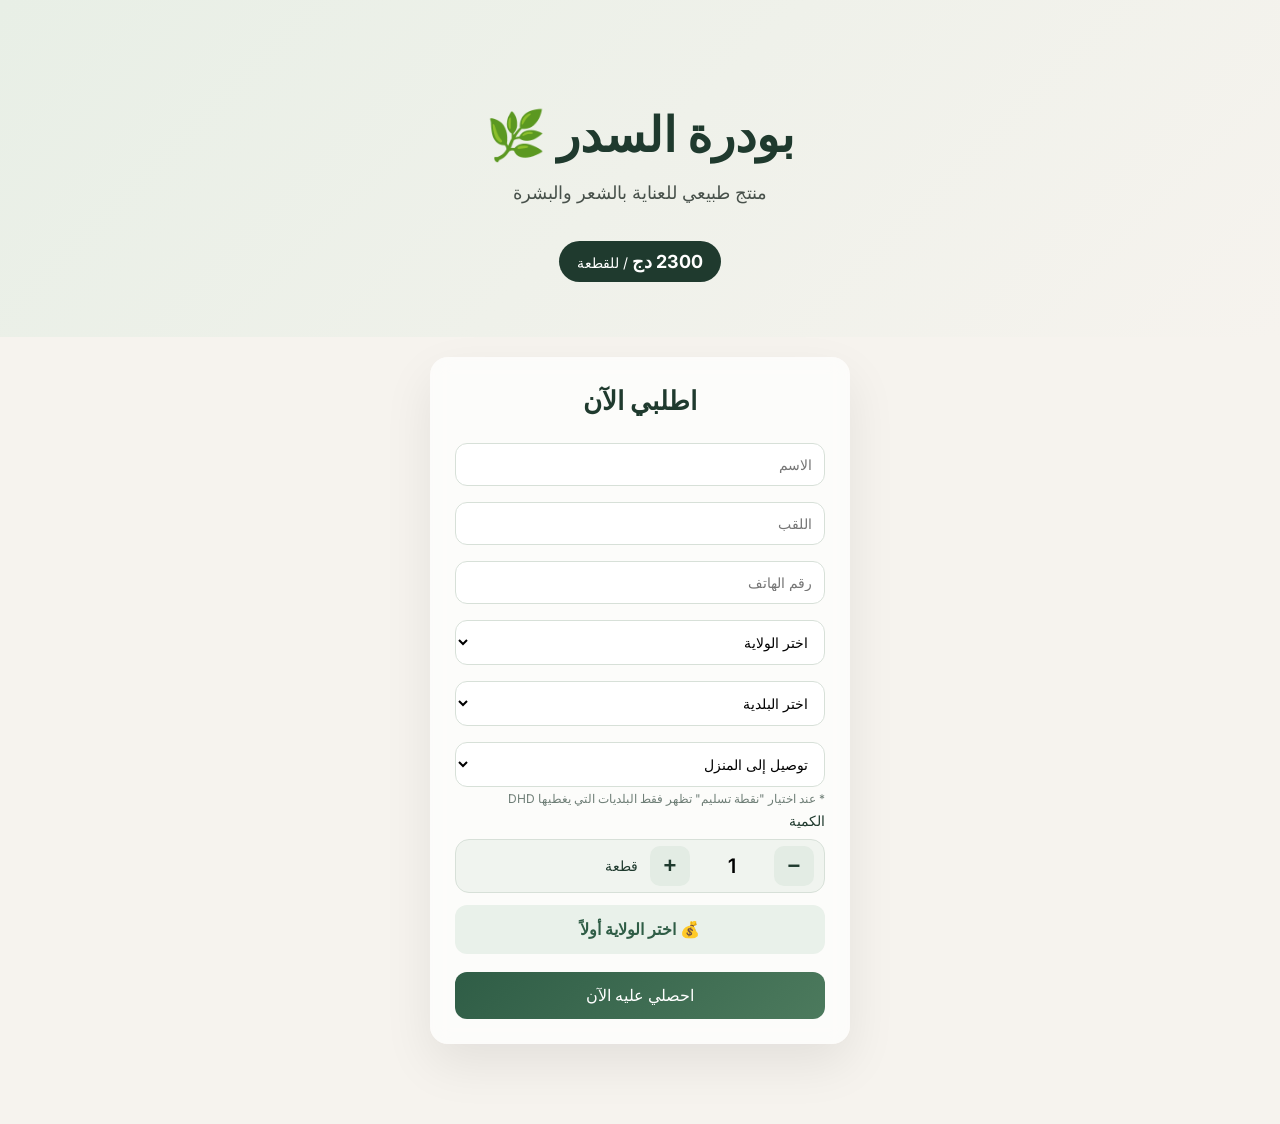
==== commit c8f54756: "Update index.html" ====
--- a/index.html
+++ b/index.html
@@ -249,7 +249,7 @@
         <!-- 🖼 IMAGE FROM GITHUB – replace the src with your actual GitHub raw URL -->
         <img
         class="hero-image"
-        src="https://raw.githubusercontent.com/your-username/your-repo/main/your-image.jpg"
+        src="https://github.com/bionovastore/sidr-landing/blob/main/couverture.png"
         alt="بودرة السدر - منتج طبيعي للعناية بالشعر والبشرة"
         onerror="this.style.display='none'"
         />
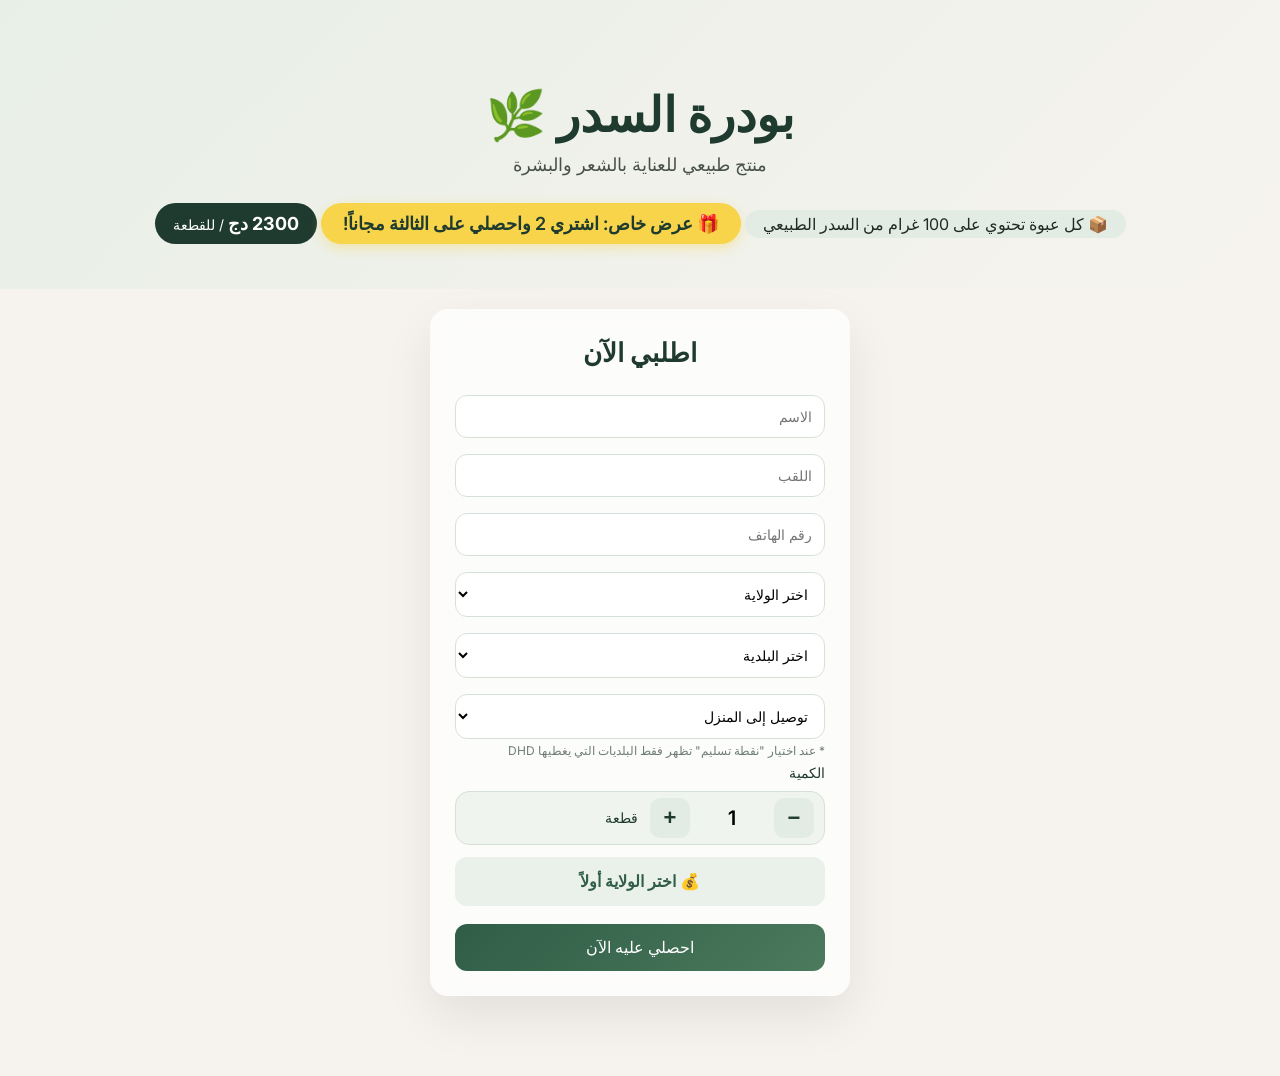
==== commit a7d57245: "Update index.html" ====
--- a/index.html
+++ b/index.html
@@ -4,9 +4,8 @@
     <meta charset="UTF-8" />
     <meta name="viewport" content="width=device-width, initial-scale=1.0" />
     <title>بودرة السدر 🌿</title>
-    <link rel="stylesheet" href="style.css" />
     <style>
-        /* ─── ALL STYLES (embedded for single-file) ─── */
+        /* ─── جميع الأنماط ─── */
         @import url('https://fonts.googleapis.com/css2?family=Playfair+Display:wght@500;600&family=Inter:wght@300;400;500&display=swap');
 
         * {
@@ -24,7 +23,7 @@
         /* HERO */
         .hero {
             text-align: center;
-            padding: 60px 20px 40px;
+            padding: 40px 20px 30px;
             background: linear-gradient(135deg, #e8efe6, #f6f3ee);
             position: relative;
         }
@@ -46,9 +45,31 @@
             color: #1f3a2e;
         }
 
-        .hero p {
+        .hero .sub {
             font-size: 18px;
             opacity: 0.8;
+            margin: 8px 0;
+        }
+
+        .hero .weight {
+            font-size: 16px;
+            background: #e3ece4;
+            display: inline-block;
+            padding: 4px 18px;
+            border-radius: 30px;
+            margin-top: 6px;
+        }
+
+        .hero .offer-badge {
+            display: inline-block;
+            margin-top: 16px;
+            padding: 10px 22px;
+            background: #f7d44a;
+            color: #1f3a2e;
+            border-radius: 40px;
+            font-weight: 600;
+            font-size: 18px;
+            box-shadow: 0 4px 12px rgba(247, 212, 74, 0.4);
         }
 
         .hero h2 {
@@ -87,7 +108,6 @@
             color: #1f3a2e;
         }
 
-        /* INPUTS */
         input,
         select {
             width: 100%;
@@ -116,7 +136,6 @@
             color: #1f3a2e;
         }
 
-        /* QUANTITY SELECTOR */
         .qty-wrapper {
             display: flex;
             align-items: center;
@@ -151,10 +170,6 @@
             transform: scale(0.96);
         }
 
-        .qty-wrapper button:active {
-            transform: scale(0.90);
-        }
-
         .qty-wrapper input[type="number"] {
             width: 60px;
             text-align: center;
@@ -181,7 +196,6 @@
             margin-left: auto;
         }
 
-        /* BUTTON */
         button[type="submit"] {
             width: 100%;
             padding: 14px;
@@ -201,7 +215,6 @@
             box-shadow: 0 8px 24px rgba(47, 93, 70, 0.25);
         }
 
-        /* PRICE BOX */
         #priceBox {
             background: #e9f1ea;
             padding: 12px;
@@ -219,7 +232,6 @@
             color: #1f3a2e;
         }
 
-        /* small note */
         .delivery-note {
             font-size: 12px;
             color: #6e7e76;
@@ -228,7 +240,6 @@
             display: block;
         }
 
-        /* RESPONSIVE */
         @media (max-width: 480px) {
             .hero h1 {
                 font-size: 32px;
@@ -239,6 +250,10 @@
             form {
                 padding: 18px;
             }
+            .hero .offer-badge {
+                font-size: 15px;
+                padding: 6px 14px;
+            }
         }
     </style>
 </head>
@@ -246,15 +261,17 @@
 
     <!-- ========== HERO ========== -->
     <section class="hero">
-        <!-- 🖼 IMAGE FROM GITHUB – replace the src with your actual GitHub raw URL -->
+        <!-- الصورة من GitHub -->
         <img
         class="hero-image"
-        src="https://github.com/bionovastore/sidr-landing/blob/main/couverture.png"
+        src="https://raw.githubusercontent.com/bionovastore/sidr-landing/main/couverture.png"
         alt="بودرة السدر - منتج طبيعي للعناية بالشعر والبشرة"
         onerror="this.style.display='none'"
         />
         <h1>بودرة السدر 🌿</h1>
-        <p>منتج طبيعي للعناية بالشعر والبشرة</p>
+        <p class="sub">منتج طبيعي للعناية بالشعر والبشرة</p>
+        <div class="weight">📦 كل عبوة تحتوي على 100 غرام من السدر الطبيعي</div>
+        <div class="offer-badge">🎁 عرض خاص: اشتري 2 واحصلي على الثالثة مجاناً!</div>
         <h2>2300 دج <span style="font-size:14px;font-weight:400;">/ للقطعة</span></h2>
     </section>
 
@@ -263,45 +280,34 @@
         <form id="orderForm">
             <h3>اطلبي الآن</h3>
 
-            <!-- Name -->
             <input type="text" id="name" placeholder="الاسم" required />
-
-            <!-- Last name -->
             <input type="text" id="lastname" placeholder="اللقب" required />
-
-            <!-- Phone -->
             <input type="text" id="phone" placeholder="رقم الهاتف" required />
 
-            <!-- Wilaya -->
             <select id="wilaya" required>
                 <option value="">اختر الولاية</option>
             </select>
 
-            <!-- Commune -->
             <select id="commune" required>
                 <option value="">اختر البلدية</option>
             </select>
 
-            <!-- Delivery method -->
             <select id="delivery">
                 <option value="home">توصيل إلى المنزل</option>
                 <option value="desk">نقطة تسليم (DHD)</option>
             </select>
             <span class="delivery-note">* عند اختيار "نقطة تسليم" تظهر فقط البلديات التي يغطيها DHD</span>
 
-            <!-- ─── QUANTITY SELECTOR ─── -->
             <label>الكمية</label>
             <div class="qty-wrapper">
-                <button type="button" id="qtyMinus" aria-label="إنقاص الكمية">−</button>
+                <button type="button" id="qtyMinus">−</button>
                 <input type="number" id="quantity" value="1" min="1" max="99" />
-                <button type="button" id="qtyPlus" aria-label="زيادة الكمية">+</button>
+                <button type="button" id="qtyPlus">+</button>
                 <span class="qty-label">قطعة</span>
             </div>
 
-            <!-- Price display -->
             <div id="priceBox"></div>
 
-            <!-- Submit -->
             <button type="submit">احصلي عليه الآن</button>
         </form>
     </section>
@@ -311,7 +317,7 @@
     <!-- ============================================================ -->
     <script>
         // ━━━━━━━━━━━━━━━━━━━━━━━━━━━━━━━━━━━━━━━━━━━━━━━━━━━━━
-        // 1.  WILAYA + COMMUNES DATA (full list from your original)
+        // 1.  WILAYA + COMMUNES DATA (كامل)
         // ━━━━━━━━━━━━━━━━━━━━━━━━━━━━━━━━━━━━━━━━━━━━━━━━━━━━━
         const algeria = {
             "أدرار": ["أدرار", "تيط", "تأماست", "رقان", "إنزغمير", "تسابيت", "زاوية كنتة", "أولف", "تمقطن", "تمنطيط", "فنوغيل",
@@ -602,61 +608,46 @@
 
         // ━━━━━━━━━━━━━━━━━━━━━━━━━━━━━━━━━━━━━━━━━━━━━━━━━━━━━
         // 2.  DHD LIVRAISON EXPRESS — communes couvertes
-        //     (selon les informations disponibles sur le service)
-        //     ⚠️  Modifiez cette liste selon les zones réellement couvertes.
         // ━━━━━━━━━━━━━━━━━━━━━━━━━━━━━━━━━━━━━━━━━━━━━━━━━━━━━
         const dhdCommunes = new Set([
-            // ── Adrar ──
             "أدرار", "تيط", "تأماست", "رقان", "إنزغمير", "تسابيت", "زاوية كنتة", "أولف", "تمقطن",
-            // ── Chlef ──
             "الشلف", "تنس", "بنايرية", "الكريمية", "تاجنة", "تاوقريت", "بني حواء", "صبحة", "حرشون",
             "أولاد فارس", "سيدي عكاشة", "بوقادير", "بني راشد",
-            // ── Laghouat ──
             "الأغواط", "قصر الحيران", "بن ناصر بن شهرة", "سيدي مخلوف", "حاسي الدلاعة", "حاسي الرمل",
             "عين ماضي", "تاجموت", "الخنق", "قلتة سيدي سعد", "عين سيدي علي", "البيضاء", "بريدة", "الغيشة",
             "الحاج المشري", "سبقاق", "تاويالة", "تاجرونة", "أفلو",
-            // ── Oum El Bouaghi ──
             "أم البواقي", "عين البيضاء", "عين مليلة", "بحير شرقي", "العامرية", "سيقوس", "البلالة",
             "عين بابوش", "بريش", "أولاد حملة", "الضلعة", "عين كرشة",
-            // ── Batna ──
             "باتنة", "غسيرة", "معافة", "مروانة", "سريانة", "منعة", "المعذر", "تازولت", "نقاوس", "القيقبة",
             "إينوغيسن", "عيون العصافير", "جرمة", "بيطام", "عزيل عبد القادر", "آريس", "كيمل", "تيلاطو",
             "عين جاسر", "أولاد سلام", "تيغرغار", "عين ياقوت", "سفيان", "فسديس", "الرحبات", "تيغانمين",
             "لمسان", "قصر بلزمة", "سقانة", "إشمول", "فم الطوب",
-            // ── Béjaïa ──
             "آدكار", "تاوريرت آغيل", "بني كسيلة", "أقبو", "شلاطة", "آغرام", "تمقرة", "أميزور", "بني جليل",
             "سمعون", "فرعون", "أوقاس", "تيزي أنبربار", "برباشة", "كنديرة", "بجاية", "وادي غير", "بني معوش",
             "شميني", "طيبان", "سوق أوفلة", "أكفادو", "درقينة", "آيت سماعيل", "تاسكريوت", "القصر",
             "فناية الماثن", "توجة", "إغيل علي", "آيت أرزين", "خراطة", "ذراع القايد", "أوزلاقن", "صدوق",
             "أمالو", "مسيسنة", "بوحمزة", "سيدي عيش", "لفلاي", "تينبذار", "تيفرة", "سيدي عياد", "سوق الاثنين",
             "ملبو", "تامريجت", "تازمالت", "بني مليكش", "بوجليل", "تيشي", "بوخليفة", "تالة حمزة", "تيمزريت",
-            // ── Biskra ──
             "عين الناقة", "عين زعطوط", "بسكرة", "برج بن عزوز", "بوشقرون", "برانيس", "شتمة", "جمورة", "الفيض",
             "الغروس", "الحاجب", "الحوش", "القنطرة", "المزيرعة", "الوطاية", "فوغالة", "خنقة سيدي ناجي",
             "ليشانة", "ليوة", "مشونش", "مخادمة", "مليلي", "أوماش", "أورلال", "سيدي عقبة", "طولقة", "زريبة الوادي",
-            // ── Béchar ──
             "بشار", "القنادسة", "المريجة", "بني ونيف", "لحمر", "موغل", "بوكايس", "تاغيت", "العبادلة",
             "عرق فراج", "مشرع هواري بومدين",
-            // ── Blida ──
             "البليدة", "الشبلي", "بوينان", "وادي العلايق", "أولاد يعيش", "الشريعة", "العفرون", "الشفة",
             "حمام ملوان", "بن خليل", "الصومعة", "موزاية", "صوحان", "مفتاح", "أولاد سلامة", "بوفاريك",
             "الأربعاء", "وادي جر", "بني تامو", "بوعرفة", "بني مراد", "بوقرة", "قرواو", "عين الرمانة", "جبابرة",
-            // ── Bouira ──
             "عين بسام", "عين العلوي", "عين الحجر", "بشلول", "الأصنام", "العجيبية", "أهل القصر", "أولاد راشد",
             "بئر غبالو", "الروراوة", "الخبوزية", "برج أوخريص", "مسدور", "تاقديت", "الحجرة الزرقاء", "البويرة",
             "عين الترك", "آيت لعزيز", "الهاشمية", "وادي البردي", "حيزر", "تاغزوت", "قادرية", "عمر", "الجباحية",
             "الأخضرية", "بوكرام", "معالة", "بودربالة", "الزبربر", "قرومة", "مشدا الله", "الصهاريج", "الشرفة",
             "الحانيف", "أغبالو", "آث منصور", "سوق الخميس", "المقراني", "سور الغزلان", "المعمورة", "ريدان",
             "الحاكمية", "الدشمية", "ديرة",
-            // ── Tamanrasset ──
             "تمنراست", "عين أمقل", "عين صالح", "فقارة الزاوية", "تاظروك", "أدلس", "أبلسة", "إن غار",
             "تين زاوتين", "عين قزام",
-            // ── Tébessa ──
             "بولحاف الدير", "أم علي", "بئر الذهب", "بئر العاتر", "بئر مقدم", "بجن", "بكارية", "بوخضرة",
             "تبسة", "ثليجان", "الحمامات", "الحويجبات", "سطح قنطيس", "الشريعة", "صفصاف الوسرة", "العقلة",
             "العقلة المالحة", "العوينات", "عين الزرقاء", "فركان", "قريقر", "الكويف", "الماء الأبيض", "مرسط",
             "المريج", "المزرعة", "نقرين", "الونزة",
-            // ── Tlemcen ──
             "تلمسان", "المنصورة", "تيرني بني هديل", "عين غرابة", "بني مستار", "شتوان", "عين فزة", "عمير",
             "أولاد ميمون", "الواد الأخضر", "بني صميل", "عين تالوت", "عين نحالة", "بن سكران", "سيدي العبدلي",
             "الرمشي", "بني ورسوس", "عين يوسف", "السبعة شيوخ", "الفحول", "الحناية", "زناتة", "أولاد رياح",
@@ -664,13 +655,11 @@
             "عين الكبيرة", "مغنية", "حمام بوغرارة", "بني بوسعيد", "سيدي مجاهد", "صبرة", "بوحلو", "سبدو",
             "القور", "العريشة", "سيدي الجيلالي", "البويهي", "بني سنوس", "العزايل", "بني بهدل", "باب العسة",
             "السواني", "سوق الثلاثاء", "مرسى بن مهيدي", "مسيردة الفواقة", "هنين", "بني خلاد",
-            // ── Tiaret ──
             "تيارت", "توسنينة", "عين بوشقيف", "عين الذهب", "عين الحديد", "عين الكرمة", "عين زاريت", "بوقرة",
             "شهايمة", "دحموني", "جبيلات رصفة", "جيلالي بن عمر", "فايجة", "فرندة", "قرطوفة", "حمادية",
             "قصر الشلالة", "مادنة", "مهدية", "مشرع الصفا", "مدريسة", "مدروسة", "مغيلة", "ملاكو", "النعيمة",
             "واد ليلي", "ولاد جراد", "رحوية", "رشيقة", "السبت", "سرغين", "سي عبد الغاني", "سيدي علي ملال",
             "سيدي بختي", "سيدي الحسني", "السوقر", "تاقدمت", "تخمارت", "تيدة", "زمالة الأمير عبد القادر",
-            // ── Tizi Ouzou ──
             "آيت عيسى ميمون", "إبودرارن", "أبي يوسف", "إجر", "إرجن", "أزفون", "أسي يوسف", "إعكوران", "أغريب",
             "إفليسن", "أقبيل", "أقرو", "أقني قغران", "الأربعاء نايث إيراثن", "الصوامع", "المعاتقة", "إليلتن",
             "أمسوحال", "أيت أومالو", "أيت بوعدو", "أيت بومهدي", "أيت تودرت", "أيت خليلي", "أيت شفعة",
@@ -680,7 +669,6 @@
             "ذراع الميزان", "ذراع بن خدة", "زكري", "سوق الاثنين", "سيدي نعمان", "عزازقة", "عين الحمام",
             "عين الزاوية", "فريحة", "فريقات", "ماكودة", "مزرانة", "مشطراس", "مقلع", "مكيرة", "واسيف", "واضية",
             "واقنون", "يطافن",
-            // ── Alger ──
             "سيدي امحمد", "الجزائر الوسطى", "المدنية", "المرادية", "باب الواد", "القصبة", "بولوغين",
             "واد قريش", "رايس حميدو", "المقارية", "بلوزداد", "حسين داي", "القبة", "بن عكنون", "بني مسوس",
             "بوزريعة", "الأبيار", "بئر مراد رايس", "بئر خادم", "جسر قسنطينة", "حيدرة", "سحاولة", "باش جراح",
@@ -689,19 +677,16 @@
             "الحمامات", "المحالمة", "الرحمانية", "السويدانية", "سطاوالي", "زرالدة", "بابا حسن", "دويرة",
             "الدرارية", "العاشور", "خرايسية", "بئر توتة", "أولاد شبل", "تسالة المرجة", "براقي", "الكاليتوس",
             "سيدي موسى", "هراوة", "الرغاية", "الرويبة",
-            // ── Djelfa ──
             "عين الشهداء", "عين الإبل", "عين فكة", "عين معبد", "عين وسارة", "عمورة", "بنهار", "بني يعقوب",
             "بيرين", "بويرة الأحدب", "الشارف", "دار الشيوخ", "دلدول", "الجلفة", "دويس", "القيد", "الإدريسية",
             "الخميس", "فيض البطمة", "قرنيني", "قطارة", "حد الصحاري", "حاسي بحبح", "حاسي العش", "حاسي فدال",
             "مسعد", "الميلية", "موضعبرة", "أم العظام", "سد رحال", "سلمانة", "سيدي بايزيد", "سيدي لعجال",
             "تدميت", "زعفران", "زكار",
-            // ── Jijel ──
             "أولاد رابح", "أولاد يحيى خدروش", "إيراقن", "الجمعة بني حبيبي", "السطارة", "الشحنة", "الشقفة",
             "العنصر", "العوانة", "الميلية", "برج الطهر", "بلدية الأمير عبد القادر", "بودريعة بن ياجيس",
             "بوراوي بلهادف", "بوسيف أولاد عسكر", "تاكسنة", "جيجل", "جيملة", "خيري وادي العجول",
             "زيامة منصورية", "سلمى بن زيادة", "سيدي عبد العزيز", "سيدي معروف", "الطاهير", "غبالة", "قاوس",
             "وجانة",
-            // ── Sétif ──
             "بيضاء برج", "سطيف", "بني ورتلان", "عين أرنات", "بني شبانة", "عين عباسة", "عين لقراج",
             "الأوريسية", "بني موحلي", "مزلوق", "بوعنداس", "عين الكبيرة", "بوسلام", "أولاد عدوان", "آيت تيزي",
             "الدهامشة", "آيت نوال مزادة", "بابور", "بوقاعة", "سرج الغول", "عين الروى", "عموشة", "بني وسين",
@@ -710,16 +695,13 @@
             "أولاد سي أحمد", "بازر سكرة", "ڨجال", "حمام السخنة", "أولاد صابر", "طاية", "صالح باي", "تلة",
             "أولاد تبان", "بئر العرش", "الرصفة", "البلاعة", "الحامة", "الولجة", "بوطالب", "تاشودة", "عين أزال",
             "جميلة", "عين لحجر", "بني فودة", "بئر حدادة",
-            // ── Saïda ──
             "أولاد براهيم", "أولاد خالد", "الحساسنة", "تيرسين", "ذوي ثابت", "سعيدة", "سيدي أحمد", "سيدي اعمر",
             "سيدي بوبكر", "عين الحجر", "عين السخونة", "عين سلطان", "معمورة", "مولاي لعربي", "هونة", "يوب",
-            // ── Skikda ──
             "أم الطوب", "أمجاز الدشيش", "أولاد أحبابة", "أولاد عطية", "الحدائق", "السبت", "الشرايع", "القل",
             "الكركرة", "المرسى", "الولجة بوالبلوط", "بكوش لخضر", "بن عزوز", "بني بشير", "بني زيد", "بني ولبان",
             "بودوخة", "بوشطاطة", "بين الويدان", "تمالوس", "جندل", "الحروش", "حمادي كرومة", "خناق مايون",
             "رمضان جمال", "زردازة", "زيتونة", "سكيكدة", "سيدي مزغيش", "صالح بوالشعور", "عزابة", "عين بوزيان",
             "عين زويت", "عين شرشار", "عين قشرة", "فلفلة", "قنواع", "لغدير", "وادي الزهور",
-            // ── Sidi Bel Abbès ──
             "أولاد علي", "أمرناس", "بئر الحمام", "بدر الدين المقراني", "بلعربي", "بن باديس", "بن عشيبة شلية",
             "بوجبع البرج", "بوخنيفيس", "تاودموت", "تسالة", "تلموني", "تفسور", "تغاليمت", "تلاغ", "تنزارة",
             "تنيرة", "حاسي دحو", "حاسي زهانة", "الحصيبة", "رأس الماء", "رجم دموش", "زروالة", "سهالة ثاورة",
@@ -728,20 +710,16 @@
             "الضاية", "طابية", "عين أدان", "عين البرد", "عين تندامين", "عين الثريد", "عين قادة", "لمطار",
             "مرحوم", "مرين", "مزاورو", "مسيد", "مصطفى بن إبراهيم", "مقدرة", "مولاي سليسن", "واد تاوريرة",
             "واد سفيون", "واد السبع",
-            // ── Annaba ──
             "عنابة", "سرايدي", "الحجار", "سيدي عمار", "برحال", "وادي العنب", "التريعات", "البوني",
             "عين الباردة", "العلمة", "الشرفة", "شطايبي",
-            // ── Guelma ──
             "الدهوارة", "الركنية", "الفجوج", "برج صباط", "بلخير", "بن جراح", "بني مزلين", "بوحشانة",
             "بوحمدان", "بوشقوف", "بوعاطي محمود", "بومهرة أحمد", "تاملوكة", "جبالة لخميسي", "حمام المسخوطين",
             "حمام النبايل", "حمام بلحشاني", "حمام دباغ", "راس العقبة", "سلاوة عنونة", "عين العربي",
             "عين بن بيضاء", "عين رقادة", "عين صندل", "عين مخلوف", "قالمة", "قلعة بوصبع", "لخزارة",
             "مجاز الصفاء", "مجاز عمار", "نشماية", "هواري بومدين", "هيليوبوليس", "وادي الزناتي", "وادي الشحم",
             "وادي فراغة",
-            // ── Constantine ──
             "قسنطينة", "الخروب", "عين اسمارة", "حامة بوزيان", "ديدوش مراد", "زيغود يوسف", "ابن زياد",
             "عين عبيد", "أولاد رحمون", "ابن باديس", "مسعود بوجريو", "بني حميدان",
-            // ── Médéa ──
             "أم الجليل", "أولاد إبراهيم", "أولاد بوعشرة", "أولاد دايد", "أولاد عنتر", "أولاد امعرف",
             "أولاد هلال", "بئر ابن عابد", "البرواقية", "بعطة", "بن شكاو", "بني سليمان", "بوسكن", "بوشراحيل",
             "بوعيش", "بوعيشون", "تابلاط", "تفراوت", "تمسقيدة", "تيزي المهدي", "ثلاثة الدوائر", "جواب",
@@ -750,50 +728,41 @@
             "سيدي نعمان", "شلالة العذاورة", "شنيقل", "الشهبونية", "عزيز", "العزيزية", "العمارية", "العوينات",
             "العيساوية", "عين القصير", "عين بوسيف", "فج الحوضين", "قصر البخاري", "القلب الكبير", "الكاف الأخضر",
             "مجبر", "المدية", "مزغنة", "مغراوة", "مفاتحة", "ميهوب", "وادي حربيل", "عوامري", "وزرة",
-            // ── Mostaganem ──
             "مستغانم", "حاسي مماش", "ستيدية", "مزغران", "عين تادلس", "الصور", "سيدي بلعطار", "واد الخير",
             "بوقيرات", "سيرات", "السوافلية", "الصفصاف", "سيدي علي", "تازقايت", "أولاد مع الله", "عشعاشة",
             "نقمارية", "خضرة", "أولاد بوغالم", "عين النويصي", "فرناكة", "الحسيان", "ماسرى", "منصورة",
             "الطواهرية", "عين سيدي شريف", "سيدي لخضر", "حجاج", "بن عبد المالك رمضان", "خير الدين", "صيادة",
             "عين بودينار",
-            // ── M'Sila ──
             "المسيلة", "مقرة", "برهوم", "بلعايبة", "عين الخضراء", "الدهاهنة", "أولاد دراج", "معاضيد",
             "صوامع", "أولاد عدي لقبالة", "مطارفة", "حمام ضلعة", "تارمونت", "أولاد منصور", "ونوغة", "عين الحجل",
             "سيدي هجرس", "سيدي عيسى", "بوطي سايح", "بني يلمان", "شلال", "خطوطي سد الجير", "أولاد ماضي",
             "المعاريف", "خبانة", "الحومد", "مسيف", "مجدل", "مناعة", "بوسعادة", "هامل", "ولتام",
             "أولاد سيدي إبراهيم", "بن زوه", "سيدي عامر", "تامسة", "بن سرور", "محمد بوضياف", "زرزور",
             "أولاد سليمان", "عين الملح", "بئر فضة", "عين فارس", "سيدي امحمد", "عين الريش", "جبل مسعد", "سليم",
-            // ── Mascara ──
             "البرج", "البنيان", "الجبل", "السحايلية", "الشرفة", "الصحاورية", "العلايمية", "الغمري", "القعدة",
             "القيطنة", "المامونية", "المحمدية", "المنور", "الهاشم", "بوحنيفية", "بوهني", "تيزي", "تيغنيف",
             "حسين", "خلوية", "دوار الملح", "رأس عين عميروش", "زلامطة", "زهانة", "سجرارة", "سيدي بوسعيد",
             "سيدي عبد الجبار", "سيدي عبد المؤمن", "سيدي قادة", "عقاز", "عوف", "عين افرص", "عين فارس",
             "عين فراح", "عين فكان", "غروس", "غريس", "فراقيق", "فروحة", "قرجوم", "القرط", "ماقضة", "ماوسة",
             "مطمور", "معسكر", "مقطع دوز", "نسموط", "وادي الأبطال", "وادي تاغية",
-            // ── Ouargla ──
             "أم الزبد", "البرمة", "البور", "الحجيرة", "الحر حيرة", "الخبنة", "الرويسات", "المنقر", "تاملاحت",
             "حاسي بن عبد الله", "حاسي مسعود", "حوض الحمراء", "رورد الباغل", "سيدي خويلد", "شط", "عجاجة",
             "عين البيضاء", "غوق", "موقار", "النقوسة", "ورقلة",
-            // ── Oran ──
             "أرزيو", "العلايمية", "الكرمة", "بئر الجير", "البرية", "بطيوة", "بن فريحة", "بوتليليس", "بوسفر",
             "بوفاطيس", "حاسي بن عقبة", "حاسي بونيف", "حاسي مفسوخ", "دوار الملح", "السانية", "سيدي الشحمي",
             "سيدي بن يبقى", "سيق", "طفراوي", "العنصر", "عين البية", "عين الترك", "عين الكرمة", "قديل",
             "مرسى الحجاج", "المرسى الكبير", "مسرغين", "وادي تليلات", "وهران",
-            // ── El Bayadh ──
             "أربوات", "الأبيض سيدي الشيخ", "البنود", "البيض", "الخيثر", "الرقاصة", "الشلالة", "المحرة",
             "بريزينة", "بوسمغون", "بوعلام", "بوقطب", "توسمولين", "ستيتن", "سيدي سليمان", "سيدي طيفور",
             "سيدي عمر", "شقيق", "عين العراك", "الغاسول", "كاف لحمر", "كراكدة",
-            // ── Illizi ──
             "أجاهيل", "أزيلواز", "أوهانت", "إفيري", "إليزي", "إن أميناس", "إيدجيل", "إيمهرو", "الميهان",
             "برج تارات", "برج عمر إدريس", "تماجرت", "تيهوبار", "حاسي بلقبور", "دبداب", "زاوية سيدي موسى",
             "مريكسن",
-            // ── Bordj Bou Arreridj ──
             "أولاد أبراهم", "أولاد دحمان", "أولاد سيدي إبراهيم", "الحمادية", "العش", "العناصر", "القلة",
             "القليعة", "الماين", "المهير", "بئر قصد علي", "برج الغدير", "برج بوعريريج", "برج زمورة",
             "عين تسرة", "بليمور", "بن داود", "تسامرت", "تفرق", "تقلعيت", "تكستار", "ثنية النصر", "جعافرة",
             "حرازة", "حسناوة", "خليل", "رأس الوادي", "الرابطة", "سيدي امبارك", "عين تاغروت", "غيلاسة",
             "غيلاسة برج الغدير", "القصور", "مجانة", "المنصورة", "الياشير",
-            // ── Boumerdès ──
             "آيت حمادوش", "آيت دحمان", "آيت سي أعمر", "آيت سي سعيد", "آيت صالح", "آيت عبد الهادي", "آيت عفرة",
             "آيت علي سي أمبارك", "أهل الكدية", "أهل الوادي", "أولاد الحسين", "أولاد بسة", "أولاد بلمو",
             "أولاد بندو", "أولاد بوحمد", "أولاد بومرداس", "أولاد جراح", "أولاد علي", "أولاد عيسى",
@@ -806,112 +775,81 @@
             "زعاترة", "زموري", "زنينة", "سوق الحد", "سويقة", "سي مصطفى", "سيدي داود", "سيدي فرج", "سيدي يحيى",
             "شعبة العامر", "شندر", "علي بويحياوي", "عمال", "قورصو", "لقاطة", "محساس", "مرايل", "مزالة", "هيني",
             "وادي جنان", "يسر",
-            // ── El Taref ──
             "بحيرة الطيور", "بريحان", "البسباس", "بن مهيدي", "بوثلجة", "بوحجار", "بوقوس", "حمام بني صالح",
             "الذرعان", "رمل السوق", "زريزر", "الزيتونة", "السوارخ", "الشافية", "شبيطة مختار", "الشط",
             "الشيحاني", "الطارف", "عصفور", "عين العسل", "عين الكرمة", "العيون", "القالة", "واد الزيتون",
-            // ── Tindouf ──
             "أم العسل", "أم العشار", "برج العقيد لطفي", "تندوف", "تينفوشي", "حاسي منير", "عوينة بلقرع",
             "مخيم الداخلة للاجئين", "مخيم الرابوني للاجئين",
-            // ── Tissemsilt ──
             "أولاد بسام", "الأربعاء", "الأزهرية", "العيون", "المعاصم", "الملعب", "اليوسفية",
             "برج الأمير عبد القادر", "برج بونعامة", "بني شعيب", "بني لحسن", "بوقايد", "تملاحت", "تيسمسيلت",
             "ثنية الحد", "خميستي", "سيدي العنتري", "سيدي بوتشنت", "سيدي سليمان", "سيدي عابد", "عماري", "لرجام",
-            // ── El Oued ──
             "أميه لشاش", "أميه ملاهم", "أميه ونسة", "أودي تورك", "البياضة", "الحمادين", "الحمراية", "الدبيلة",
             "الرباح", "الرقيبة", "الطريفاوي", "العقلة", "الكتاف", "المرزاقة", "المقرن", "النخلة", "الوادي",
             "بن قشة", "بوقوفة", "تغزوت", "تندلة", "حاسي خليفة", "حساني عبد الكريم", "دوار الماء", "سحبانة",
             "سيدي عون", "طالب العربي", "عين الشوشة", "قمار", "كوينين", "وادي العلندة", "ورماس", "وغلانة",
-            // ── Khenchela ──
             "أمصارة", "أنسيغة", "أولاد رشاش", "الحامة", "الولجة", "بابار", "بغاي", "بوحمامة", "تاوزيانت",
             "جلال", "خنشلة", "خيران", "الرميلة", "ششار", "شلية", "طامزة", "عين الطويلة", "قايس", "متوسة",
             "المحمل", "يابوس",
-            // ── Souk Ahras ──
             "أم العظائم", "أولاد إدريس", "أولاد مؤمن", "الحنانشة", "الراقوبة", "الزوابي", "بئر بوحوش",
             "تاورة", "ترقالت", "تيفاش", "الحدادة", "الخضارة", "خميسة", "الدريعة", "سوق أهراس", "الزعرورية",
             "سافل الويدان", "سدراتة", "سيدي فرج", "عين زانة", "عين سلطان", "مداوروش", "المراهنة", "المشروحة",
             "وادي الكبريت", "ويلان",
-            // ── Tipaza ──
             "أغبال", "الأرهاط", "الداموس", "الشعيبة", "الناظور", "بالان بريسيدانيوم", "بني ميلك", "بو إسماعيل",
             "بورقيقة", "بوهارون", "تيبازة", "حجرة النص", "حجوط", "حطاطبة", "حمر العين", "خميستي", "دواودة",
             "سيدي اعمر", "سيدي راشد", "سيدي سميان", "سيدي غيلاس", "شرشال", "عين تقورايت", "فوكة", "القليعة",
             "قوراية", "مراد", "مسلمون", "مناصر",
-            // ── Mila ──
             "أحمد راشدي", "أولاد خلوف", "التلاغمة", "الرواشد", "العياضي برباس", "القرارم قوقة", "المشيرة",
             "بن يحيى عبد الرحمان", "بوحاتم", "تاجنانت", "تبرقنت", "ترعي باينان", "تسالة لمطاعي",
             "تسدان حدادة", "حمالة", "دراحي بوصلاح", "رجاص", "زغاية", "سيدي خليفة", "سيدي مروان",
             "شلغوم العيد", "الشيقارة", "عميرة أراس", "عين البيضاء حريش", "عين التين", "عين الملوك", "فرجيوة",
             "ميلة", "مينار زارزة", "وادي العثمانية", "وادي النجاء", "وادي سقان", "يحيى بن قشة",
-            // ── Aïn Defla ──
             "الحسنية", "الحسينية", "الروينة", "العبادية", "الماين", "المخاطرية", "بئر ولد خليفة", "بربوش",
             "برج الأمير خالد", "بطحية", "بلعاص", "بن علال", "بوراشد", "بومدفع", "تاشتة زقاغة", "تسيلي",
             "تيبركانين", "جليدة", "جمعة ولاد الشيخ", "جندل", "حمام ريغة", "خميس مليانة", "زدين", "سيدي الأخضر",
             "طارق بن زياد", "العامرة", "عريب", "العطاف", "عين الدفلى", "عين بنيان", "عين بويحيى", "عين تركي",
             "عين سلطان", "عين لشياخ", "مليانة", "واد الشرفاء", "وادي الجمعة",
-            // ── Naâma ──
             "البيوض", "القصدير", "المشرية", "النعامة", "تيوت", "جنين بورزق", "صفيصيفة", "عسلة", "عين الصفراء",
             "عين بن خليل", "مغرار", "مكمن بن عمار",
-            // ── Aïn Témouchent ──
             "آغلال", "الأمير عبد القادر", "الحساسنة", "العامرية", "المالح", "امسعيد", "أولاد الكيحل",
             "أولاد بوجمعة", "بني صاف", "بوزجار", "تارقة", "تامزوغة", "حاسي الغلة", "حمام بوحجر", "رشقون",
             "سيدي أورياش", "سيدي الصافي", "سيدي بن عدة", "سيدي بومدين", "شعبة اللحم", "شنتوف", "عقب الليل",
             "عين الأربعاء", "عين الطلبة", "عين الكيحل", "عين تموشنت", "وادي الصباح", "وادي برقش", "ولهاصة",
-            // ── Ghardaïa ──
             "غرداية", "العطف", "بريان", "بنورة", "حاسي الفحل", "حاسي القارة", "زلفانة", "سبسب", "ضاية بن ضحوة",
             "القرارة", "متليلي", "المنصورة",
-            // ── Relizane ──
             "غليزان", "بن داود", "يلل", "سيدي سعادة", "عين الرحمة", "القلعة", "المطمر", "بلعسل", "سيدي خطاب",
             "سيدي امحمد بن عودة", "منداس", "واد السلام", "سيدي لزرق", "الحمادنة", "واد الجمعة", "جديوية",
             "حمري", "أولاد سيدي الميهوب", "وادي ارهيو", "المرجة", "واريزان", "لحلاف", "مازونة", "القطار",
             "سيدي امحمد بن علي", "بني زنطيس", "مديونة", "عمي موسى", "الولجة", "أولاد يعيش", "الحاسي",
             "عين طارق", "حد الشكالة", "الرمكة", "سوق الحد", "زمورة", "دار بن عبد الله", "بني درقن",
-            // ── Timimoun ──
             "تيميمون", "أولاد عيسى", "طالمين", "أوقروت", "المطارفة", "دلدول", "تينركوك", "أولاد سعيد",
             "قصر قدور", "شروين",
-            // ── Bordj Badji Mokhtar ──
             "برح باجي المختار", "تمياوين",
-            // ── Ouled Djellal ──
             "أولاد جلال", "البسباس", "الدوسن", "الشعيبة", "راس الميعاد", "سيدي خالد",
-            // ── Beni Abbès ──
             "بني عباس", "تامترت", "إقلي", "الواتة", "كرزاز", "بني يخلف", "تيمودي", "أولاد خضير", "قصابي",
             "تبلبالة",
-            // ── Aïn Salah ──
             "إن غار", "عين صالح", "فقارة الزاوية",
-            // ── Aïn Guezzam ──
             "إن قزام", "تين زاوتين",
-            // ── Touggourt ──
             "البرمة", "الزاوية العابدية", "الطيبات", "العالية", "المنقر", "النزلة", "بلدة عمر", "بن ناصر",
             "تبسبست", "تقرت", "تماسين", "سيدي سليمان", "مقارين",
-            // ── Djanet ──
             "إحرر", "برج الحواس", "جانت",
-            // ── El M'Ghair ──
             "أم الطيور", "اسطيل", "تندلة", "جامعة", "سيدي خليل", "سيدي عمران", "مرارة", "المغير",
-            // ── El Meniaa ──
             "المنيعة", "حاسي القارة", "حاسي الفحل",
-            // ── Afﬂou ──
             "آفلو", "قتلة سيدي سعد", "عين سيدي علي", "البيضاء", "بريدة", "الغيشة", "الحاج المشري", "سبقاق",
             "تاويالة", "وادي مرة", "وادي مزي", "سيدي بوزيد",
-            // ── Barika ──
             "أمدوكال", "أولاد عمار", "الجزار", "بريكة", "بيطام", "تيلاطو", "سقانة", "عزيل عبد القادر",
-            // ── El Kantara ──
             "القنطرة", "عين زعطوط",
-            // ── Bir El Ater ──
             "بئر العاتر", "العقلة المالحة", "نقرين", "فركان",
-            // ── Aïn Oussara ──
             "عين وسارة",
-            // ── M'sila (additional) ──
             "عين وسارة", "مسعد",
-            // ── Ksar El Boukhari ──
             "قصر البخاري", "سانق", "المفاتحة", "أولاد عنتر", "أولاد هلال", "بوغار", "عزيز", "دراق", "أم الجليل",
             "الشهبونية", "بوعيش", "بوغزول", "شلالة العذاورة", "شنيقل", "تافراوت", "عين القصير", "عين بوسيف",
             "الكاف الأخضر", "سيدي دامد", "العوينات", "أولاد معرف",
-            // ── Boussaâda ──
             "أولتام", "الحوامد", "الهامل", "بئر فضة", "بن زوه", "بن سرور", "بوسعادة", "تامسة", "جبل مساعد",
             "خبانة", "سيدي عامر", "عين الريش", "عين الملح", "مسيف"
         ]);
 
         // ━━━━━━━━━━━━━━━━━━━━━━━━━━━━━━━━━━━━━━━━━━━━━━━━━━━━━
-        // 3.  DELIVERY PRICES (desk / home) – all 58 wilayas
+        // 3.  DELIVERY PRICES (desk / home)
         // ━━━━━━━━━━━━━━━━━━━━━━━━━━━━━━━━━━━━━━━━━━━━━━━━━━━━━
         const deliveryPrices = {
             "أدرار": { desk: 600, home: 1100 },
@@ -975,7 +913,6 @@
             "بير العاتر": { desk: 500, home: 800 },
             "قصر البخاري": { desk: 400, home: 600 },
             "بوسعادة": { desk: 500, home: 800 },
-            // wilayas manquantes
             "العريشة": { desk: 500, home: 900 },
             "قصر الشلالة": { desk: 500, home: 900 },
             "عين وسارة": { desk: 500, home: 900 },
@@ -989,19 +926,17 @@
 
 
         // ━━━━━━━━━━━━━━━━━━━━━━━━━━━━━━━━━━━━━━━━━━━━━━━━━━━━━
-        // 4.  UI LOGIC
+        // 4.  UI LOGIC (مع تطبيق العرض)
         // ━━━━━━━━━━━━━━━━━━━━━━━━━━━━━━━━━━━━━━━━━━━━━━━━━━━━━
 
         const PRODUCT_PRICE = 2300;
 
-        // DOM refs
         const wilayaSelect = document.getElementById('wilaya');
         const communeSelect = document.getElementById('commune');
         const deliverySelect = document.getElementById('delivery');
         const qtyInput = document.getElementById('quantity');
         const priceBox = document.getElementById('priceBox');
 
-        // ── populate wilayas ──
         function loadWilayas() {
             wilayaSelect.innerHTML = '<option value="">اختر الولاية</option>';
             const sorted = Object.keys(algeria).sort();
@@ -1013,10 +948,9 @@
             });
         }
 
-        // ── update communes (with DHD filter if desk) ──
         function updateCommunes() {
             const wilaya = wilayaSelect.value;
-            const deliveryMode = deliverySelect.value; // 'home' or 'desk'
+            const deliveryMode = deliverySelect.value;
             const isDesk = (deliveryMode === 'desk');
 
             communeSelect.innerHTML = '<option value="">اختر البلدية</option>';
@@ -1024,8 +958,6 @@
             if (!wilaya || !algeria[wilaya]) return;
 
             let communes = algeria[wilaya];
-
-            // If desk delivery → filter only DHD communes
             if (isDesk) {
                 communes = communes.filter(cm => dhdCommunes.has(cm));
             }
@@ -1047,11 +979,17 @@
             });
         }
 
-        // ── update price display ──
+        // حساب الكمية المدفوعة مع العرض (اشتري 2 تحصل على الثالثة مجاناً)
+        function getPaidQuantity(totalQty) {
+            // لكل 3 قطع، واحدة مجانية → القطع المدفوعة = total - floor(total/3)
+            const freebies = Math.floor(totalQty / 3);
+            return totalQty - freebies;
+        }
+
         function updatePrice() {
             const wilaya = wilayaSelect.value;
             const deliveryMode = deliverySelect.value;
-            const qty = parseInt(qtyInput.value) || 1;
+            const totalQty = parseInt(qtyInput.value) || 1;
 
             if (!wilaya || !deliveryPrices[wilaya]) {
                 priceBox.innerHTML = '💰 اختر الولاية أولاً';
@@ -1066,29 +1004,34 @@
                 return;
             }
 
-            const productTotal = PRODUCT_PRICE * qty;
+            const paidQty = getPaidQuantity(totalQty);
+            const freeQty = totalQty - paidQty;
+            const productTotal = paidQty * PRODUCT_PRICE;
             const grandTotal = productTotal + deliveryCost;
 
+            let offerText = '';
+            if (freeQty > 0) {
+                offerText = `🎁 (مجاناً: ${freeQty} قطعة)`;
+            }
+
             priceBox.innerHTML = `
-            🛒 <strong>${qty}</strong> × ${PRODUCT_PRICE} دج = <strong>${productTotal}</strong> دج<br>
+            📦 الكمية الإجمالية: <strong>${totalQty}</strong> قطعة<br>
+            💰 المدفوع: <strong>${paidQty}</strong> × ${PRODUCT_PRICE} = <strong>${productTotal}</strong> دج ${offerText}<br>
             🚚 التوصيل: <strong>${deliveryCost}</strong> دج<br>
             <span class="total">💰 الإجمالي: <strong>${grandTotal}</strong> دج</span>
           `;
         }
 
-        // ── handle delivery change → update communes + price ──
         function onDeliveryChange() {
             updateCommunes();
             updatePrice();
         }
 
-        // ── handle wilaya change → update communes + price ──
         function onWilayaChange() {
             updateCommunes();
             updatePrice();
         }
 
-        // ── quantity buttons ──
         function setupQuantity() {
             const minus = document.getElementById('qtyMinus');
             const plus = document.getElementById('qtyPlus');
@@ -1120,7 +1063,7 @@
 
 
         // ━━━━━━━━━━━━━━━━━━━━━━━━━━━━━━━━━━━━━━━━━━━━━━━━━━━━━
-        // 5.  TELEGRAM SUBMIT
+        // 5.  TELEGRAM SUBMIT (مع إضافة تفاصيل العرض)
         // ━━━━━━━━━━━━━━━━━━━━━━━━━━━━━━━━━━━━━━━━━━━━━━━━━━━━━
         document.getElementById('orderForm').addEventListener('submit', function(e) {
             e.preventDefault();
@@ -1131,7 +1074,9 @@
             const wilaya = wilayaSelect.value;
             const commune = communeSelect.value;
             const delivery = deliverySelect.value;
-            const qty = parseInt(qtyInput.value) || 1;
+            const totalQty = parseInt(qtyInput.value) || 1;
+            const paidQty = getPaidQuantity(totalQty);
+            const freeQty = totalQty - paidQty;
 
             if (!name || !lastname || !phone || !wilaya || !commune) {
                 alert('يرجى ملء جميع الحقول');
@@ -1141,7 +1086,7 @@
             const deliveryLabel = delivery === 'home' ? 'توصيل إلى المنزل' : 'نقطة تسليم (DHD)';
             const prices = getPrice(wilaya);
             const deliveryCost = prices[delivery] || 0;
-            const productTotal = PRODUCT_PRICE * qty;
+            const productTotal = paidQty * PRODUCT_PRICE;
             const grandTotal = productTotal + deliveryCost;
 
             const message = `
@@ -1151,10 +1096,10 @@
           📞 الهاتف: ${phone}
           📍 الولاية: ${wilaya}
           🏙 البلدية: ${commune}
-          📦 الكمية: ${qty}
-          🚚 التوصيل: ${deliveryLabel}
-          💰 تكلفة التوصيل: ${deliveryCost} دج
-          💵 سعر المنتج: ${productTotal} دج (${qty} × ${PRODUCT_PRICE})
+          📦 الكمية الإجمالية: ${totalQty} قطعة
+          🎁 مجاناً: ${freeQty} قطعة (عرض اشتري 2 واحصلي على الثالثة مجاناً)
+          💵 المدفوع: ${paidQty} × ${PRODUCT_PRICE} = ${productTotal} دج
+          🚚 التوصيل: ${deliveryLabel} - ${deliveryCost} دج
           💳 المجموع: ${grandTotal} دج
           `;
 
@@ -1181,12 +1126,10 @@
             loadWilayas();
             setupQuantity();
 
-            // attach events
             wilayaSelect.addEventListener('change', onWilayaChange);
             deliverySelect.addEventListener('change', onDeliveryChange);
             qtyInput.addEventListener('input', updatePrice);
 
-            // initial state
             updateCommunes();
             updatePrice();
         });
